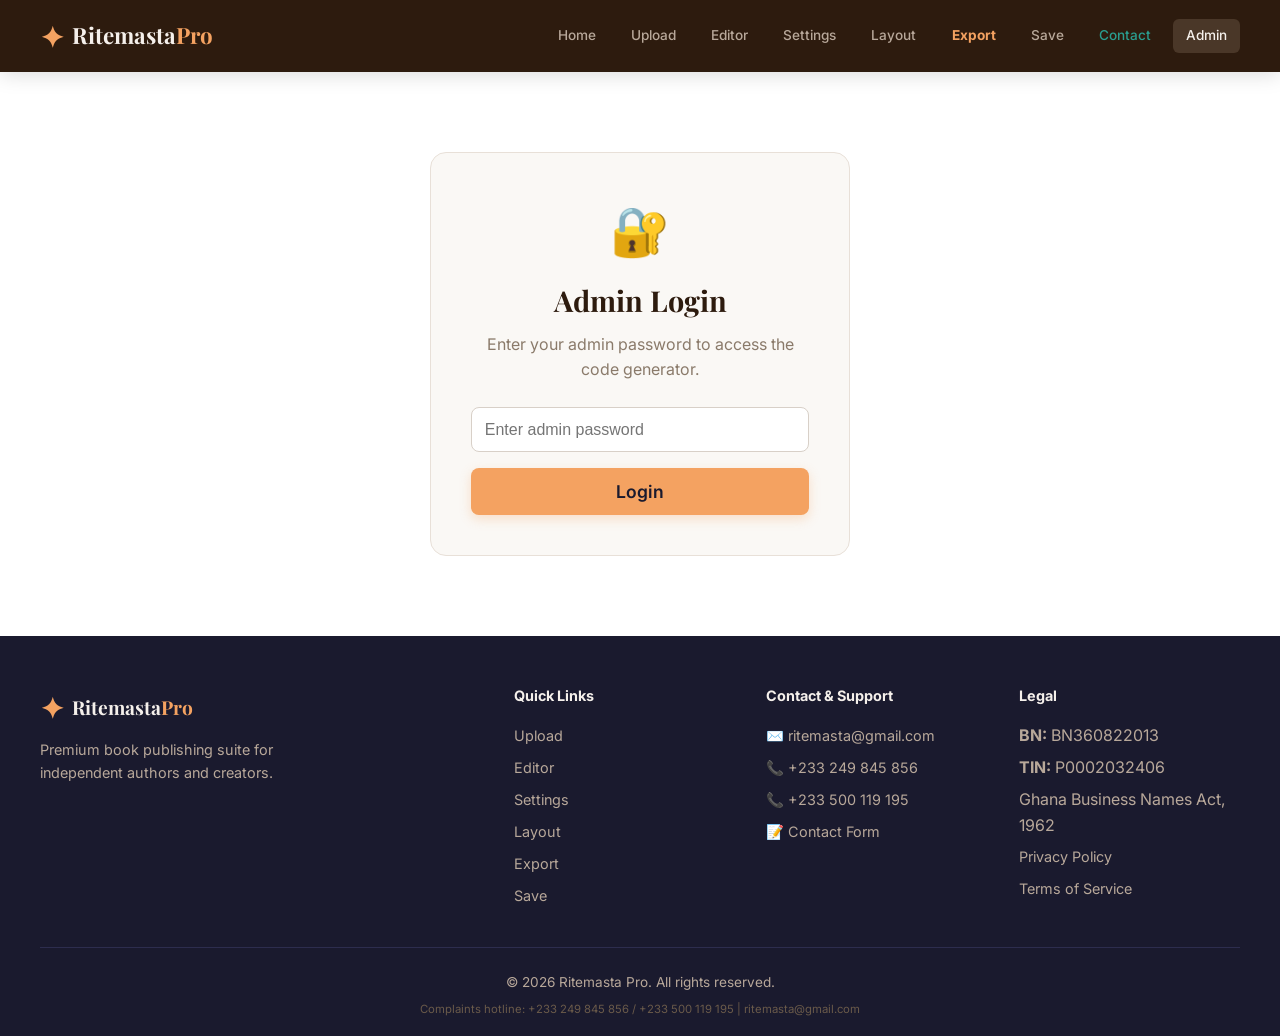
==== admin.html @ 058df6ff "Create admin.html" ====
<!DOCTYPE html>
<html lang="en">
<head>
    <meta charset="UTF-8">
    <meta name="viewport" content="width=device-width, initial-scale=1.0">
    <title>Admin – Ritemasta Pro</title>
    <link rel="stylesheet" href="style.css">
    <link rel="preconnect" href="https://fonts.googleapis.com">
    <link rel="preconnect" href="https://fonts.gstatic.com" crossorigin>
    <link href="https://fonts.googleapis.com/css2?family=Playfair+Display:wght@700&family=Inter:wght@400;500;600;700&display=swap" rel="stylesheet">
</head>
<body>
    <header class="header">
        <div class="header-inner">
            <div class="logo">
                <span class="logo-icon">✦</span>
                <span>Ritemasta<span class="logo-accent">Pro</span></span>
            </div>
            <nav class="nav">
                <a href="index.html" class="nav-link">Home</a>
                <a href="upload.html" class="nav-link">Upload</a>
                <a href="editor.html" class="nav-link">Editor</a>
                <a href="settings.html" class="nav-link">Settings</a>
                <a href="layout.html" class="nav-link">Layout</a>
                <a href="export.html" class="nav-link export-link">Export</a>
                <a href="save.html" class="nav-link">Save</a>
                <a href="contact.html" class="nav-link contact-link">Contact</a>
                <a href="admin.html" class="nav-link active">Admin</a>
            </nav>
        </div>
    </header>

    <main class="page-content">
        <div class="container">
            <!-- LOGIN SECTION -->
            <div id="loginContainer" class="admin-login-box">
                <div class="admin-login-icon">🔐</div>
                <h2>Admin Login</h2>
                <p>Enter your admin password to access the code generator.</p>
                <div class="login-form">
                    <input type="password" id="adminPassword" placeholder="Enter admin password" onkeydown="if(event.key==='Enter') login()">
                    <button class="btn btn-primary btn-large" onclick="login()">Login</button>
                    <div id="loginError" class="error-message">Incorrect password. Please try again.</div>
                </div>
            </div>

            <!-- ADMIN CONTENT -->
            <div id="adminContainer" class="admin-container hidden">
                <div class="admin-header">
                    <h1>🔑 Code Generator</h1>
                    <p>Generate and manage license codes for users.</p>
                </div>

                <div class="admin-card">
                    <h2>📝 Generate New Code</h2>
                    <p class="admin-card-desc">Generate a unique license code for a user who has paid via crypto.</p>
                    <div class="code-display" id="codeDisplay">Click "Generate" to create a new code</div>
                    <div class="code-actions">
                        <button class="btn btn-primary" onclick="generateCode()">✨ Generate New Code</button>
                        <button class="btn btn-secondary" onclick="copyCode()">📋 Copy Code</button>
                        <button class="btn btn-green" onclick="markAsSent()">✅ Mark as Sent</button>
                    </div>
                    <div class="code-status" id="codeStatus">No code generated yet</div>
                </div>

                <div class="admin-card">
                    <h2>📋 Issued Codes</h2>
                    <div class="table-wrapper">
                        <table class="admin-table">
                            <thead>
                                <tr>
                                    <th>Code</th>
                                    <th>Status</th>
                                    <th>User</th>
                                    <th>Date</th>
                                    <th>Actions</th>
                                </tr>
                            </thead>
                            <tbody id="codeTableBody">
                                <tr>
                                    <td colspan="5" class="empty-state">No codes issued yet</td>
                                </tr>
                            </tbody>
                        </table>
                    </div>
                </div>

                <div class="admin-card">
                    <h2>💰 Crypto Payment Addresses</h2>
                    <div class="address-box">
                        <div class="address-item">
                            <strong>ETH / BNB:</strong>
                            <code>0x161caE357e1C08022A07b79F124fA395F24bE053</code>
                            <button class="btn-small" onclick="copyAddress('0x161caE357e1C08022A07b79F124fA395F24bE053', this)">Copy</button>
                        </div>
                        <div class="address-item">
                            <strong>SOL:</strong>
                            <code>YoxQ94taomLRs7wsDcDYL1NDjBenpcrVNMCmNp1m7yQ</code>
                            <button class="btn-small" onclick="copyAddress('YoxQ94taomLRs7wsDcDYL1NDjBenpcrVNMCmNp1m7yQ', this)">Copy</button>
                        </div>
                        <div class="address-item">
                            <strong>BTC:</strong>
                            <code>bc1qr0xfzkelhz3xpf53h57ew5uks5hsqkjwwavuzx</code>
                            <button class="btn-small" onclick="copyAddress('bc1qr0xfzkelhz3xpf53h57ew5uks5hsqkjwwavuzx', this)">Copy</button>
                        </div>
                    </div>
                </div>

                <div class="admin-footer">
                    <button class="btn btn-secondary" onclick="logout()">🚪 Logout</button>
                </div>
            </div>
        </div>
    </main>

    <footer class="footer">
        <div class="footer-inner">
            <div class="footer-grid">
                <div class="footer-col">
                    <div class="footer-logo">
                        <span class="logo-icon">✦</span>
                        <span>Ritemasta<span class="logo-accent">Pro</span></span>
                    </div>
                    <p class="footer-desc">Premium book publishing suite for independent authors and creators.</p>
                </div>
                <div class="footer-col">
                    <h4>Quick Links</h4>
                    <ul class="footer-links">
                        <li><a href="upload.html">Upload</a></li>
                        <li><a href="editor.html">Editor</a></li>
                        <li><a href="settings.html">Settings</a></li>
                        <li><a href="layout.html">Layout</a></li>
                        <li><a href="export.html">Export</a></li>
                        <li><a href="save.html">Save</a></li>
                    </ul>
                </div>
                <div class="footer-col">
                    <h4>Contact & Support</h4>
                    <ul class="footer-links">
                        <li><a href="mailto:ritemasta@gmail.com">✉️ ritemasta@gmail.com</a></li>
                        <li><a href="tel:+233249845856">📞 +233 249 845 856</a></li>
                        <li><a href="tel:+233500119195">📞 +233 500 119 195</a></li>
                        <li><a href="contact.html">📝 Contact Form</a></li>
                    </ul>
                </div>
                <div class="footer-col">
                    <h4>Legal</h4>
                    <ul class="footer-links">
                        <li><strong>BN:</strong> BN360822013</li>
                        <li><strong>TIN:</strong> P0002032406</li>
                        <li>Ghana Business Names Act, 1962</li>
                        <li><a href="#">Privacy Policy</a></li>
                        <li><a href="#">Terms of Service</a></li>
                    </ul>
                </div>
            </div>
            <div class="footer-bottom">
                <p>&copy; 2026 Ritemasta Pro. All rights reserved.</p>
                <p class="footer-disclaimer"><small>Complaints hotline: +233 249 845 856 / +233 500 119 195 | ritemasta@gmail.com</small></p>
            </div>
        </div>
    </footer>

    <script>
        // ============================================================
        //  ADMIN PASSWORD (CHANGE THIS!)
        // ============================================================
        const ADMIN_PASSWORD = 'Ritemasta2026';

        let codes = [];
        let currentCode = null;

        // ============================================================
        //  LOAD/SAVE CODES
        // ============================================================
        function loadCodes() {
            const saved = localStorage.getItem('ritemasta_codes');
            if (saved) {
                try {
                    codes = JSON.parse(saved);
                } catch(e) {
                    codes = [];
                }
            }
        }

        function saveCodes() {
            localStorage.setItem('ritemasta_codes', JSON.stringify(codes));
            // Update valid codes list for unlock verification
            const validCodes = codes
                .filter(c => c.status === 'active' || c.status === 'sent')
                .map(c => c.code);
            localStorage.setItem('ritemasta_valid_codes', JSON.stringify(validCodes));
        }

        // ============================================================
        //  LOGIN
        // ============================================================
        function login() {
            const password = document.getElementById('adminPassword').value;
            const errorEl = document.getElementById('loginError');

            if (password === ADMIN_PASSWORD) {
                document.getElementById('loginContainer').style.display = 'none';
                document.getElementById('adminContainer').style.display = 'block';
                loadCodes();
                renderCodes();
                sessionStorage.setItem('admin_logged_in', 'true');
                errorEl.style.display = 'none';
            } else {
                errorEl.style.display = 'block';
                setTimeout(() => {
                    errorEl.style.display = 'none';
                }, 3000);
            }
        }

        // ============================================================
        //  CODE GENERATION
        // ============================================================
        function generateCode() {
            const prefix = 'RITEMASTA';
            const year = new Date().getFullYear();
            const part1 = Math.random().toString(36).substring(2, 6).toUpperCase();
            const part2 = Math.random().toString(36).substring(2, 6).toUpperCase();
            const part3 = Math.random().toString(36).substring(2, 4).toUpperCase();

            const code = `${prefix}-${year}-${part1}-${part2}-${part3}`;
            currentCode = code;

            document.getElementById('codeDisplay').textContent = code;
            document.getElementById('codeStatus').textContent = '🟢 New code generated. Copy and send to user.';
            document.getElementById('codeStatus').style.color = '#2a9d8f';
        }

        function copyCode() {
            if (!currentCode) {
                alert('Generate a code first!');
                return;
            }
            navigator.clipboard.writeText(currentCode).then(() => {
                alert('Code copied to clipboard!');
            }).catch(() => {
                // Fallback for older browsers
                const textarea = document.createElement('textarea');
                textarea.value = currentCode;
                document.body.appendChild(textarea);
                textarea.select();
                document.execCommand('copy');
                document.body.removeChild(textarea);
                alert('Code copied to clipboard!');
            });
        }

        function markAsSent() {
            if (!currentCode) {
                alert('Generate a code first!');
                return;
            }
            if (codes.find(c => c.code === currentCode)) {
                alert('This code is already in the system.');
                return;
            }
            codes.push({
                code: currentCode,
                status: 'sent',
                user: 'Pending',
                date: new Date().toLocaleDateString()
            });
            saveCodes();
            renderCodes();
            document.getElementById('codeStatus').textContent = '✅ Code marked as sent.';
            document.getElementById('codeStatus').style.color = '#2a9d8f';
            currentCode = null;
            document.getElementById('codeDisplay').textContent = 'Click "Generate" to create a new code';
        }

        // ============================================================
        //  RENDER CODES TABLE
        // ============================================================
        function renderCodes() {
            const tbody = document.getElementById('codeTableBody');

            if (codes.length === 0) {
                tbody.innerHTML = `
                    <tr>
                        <td colspan="5" class="empty-state">No codes issued yet</td>
                    </tr>
                `;
                return;
            }

            tbody.innerHTML = codes.map(c => `
                <tr>
                    <td><code class="code-display-small">${c.code}</code></td>
                    <td>
                        <span class="status-badge ${c.status}">
                            ${c.status.charAt(0).toUpperCase() + c.status.slice(1)}
                        </span>
                    </td>
                    <td>${c.user || '—'}</td>
                    <td>${c.date}</td>
                    <td class="action-cell">
                        <button class="btn-small btn-green" onclick="markUsed('${c.code}')">Mark Used</button>
                        <button class="btn-small btn-danger" onclick="deleteCode('${c.code}')">Delete</button>
                    </td>
                </tr>
            `).join('');
        }

        function markUsed(code) {
            const idx = codes.findIndex(c => c.code === code);
            if (idx >= 0) {
                codes[idx].status = 'used';
                saveCodes();
                renderCodes();
            }
        }

        function deleteCode(code) {
            if (!confirm('Delete this code?')) return;
            codes = codes.filter(c => c.code !== code);
            saveCodes();
            renderCodes();
        }

        // ============================================================
        //  COPY ADDRESS
        // ============================================================
        function copyAddress(address, btn) {
            navigator.clipboard.writeText(address).then(() => {
                const originalText = btn.textContent;
                btn.textContent = '✅ Copied!';
                setTimeout(() => {
                    btn.textContent = originalText;
                }, 2000);
            }).catch(() => {
                // Fallback
                const textarea = document.createElement('textarea');
                textarea.value = address;
                document.body.appendChild(textarea);
                textarea.select();
                document.execCommand('copy');
                document.body.removeChild(textarea);
                const originalText = btn.textContent;
                btn.textContent = '✅ Copied!';
                setTimeout(() => {
                    btn.textContent = originalText;
                }, 2000);
            });
        }

        // ============================================================
        //  LOGOUT
        // ============================================================
        function logout() {
            sessionStorage.removeItem('admin_logged_in');
            location.reload();
        }

        // ============================================================
        //  INIT – Auto-login if session exists
        // ============================================================
        if (sessionStorage.getItem('admin_logged_in') === 'true') {
            document.getElementById('loginContainer').style.display = 'none';
            document.getElementById('adminContainer').style.display = 'block';
            loadCodes();
            renderCodes();
        }
    </script>
</body>
</html>
---- style.css ----
/* ============================================================
   RESET & BASE
============================================================ */
* {
    margin: 0;
    padding: 0;
    box-sizing: border-box;
}

body {
    font-family: 'Inter', -apple-system, BlinkMacSystemFont, sans-serif;
    background: #faf8f5;
    color: #1a1a2e;
    line-height: 1.6;
}

h1, h2, h3, h4, h5, h6 {
    font-family: 'Playfair Display', Georgia, serif;
    font-weight: 700;
    color: #2d1b0e;
}

a {
    text-decoration: none;
    color: inherit;
}

.container {
    max-width: 1200px;
    margin: 0 auto;
    padding: 0 1.5rem;
}

/* ============================================================
   HEADER
============================================================ */
.header {
    background: #2d1b0e;
    padding: 0.8rem 1.5rem;
    position: sticky;
    top: 0;
    z-index: 1000;
    box-shadow: 0 2px 20px rgba(0, 0, 0, 0.15);
}

.header-inner {
    max-width: 1200px;
    margin: 0 auto;
    display: flex;
    justify-content: space-between;
    align-items: center;
    gap: 1rem;
    flex-wrap: wrap;
}

.logo {
    display: flex;
    align-items: center;
    gap: 0.5rem;
    font-size: 1.4rem;
    font-weight: 700;
    color: #f5f0eb;
    font-family: 'Playfair Display', serif;
}

.logo-icon {
    font-size: 1.8rem;
    color: #f4a261;
}

.logo-accent {
    color: #f4a261;
}

.nav {
    display: flex;
    gap: 0.6rem;
    flex-wrap: wrap;
}

.nav-link {
    color: #b8a89a;
    padding: 0.4rem 0.8rem;
    border-radius: 6px;
    font-size: 0.85rem;
    font-weight: 500;
    transition: 0.2s;
}

.nav-link:hover {
    color: #f5f0eb;
}

.nav-link.active {
    color: #f5f0eb;
    background: #4a3728;
}

.nav-link.export-link {
    color: #f4a261;
    font-weight: 700;
}

.nav-link.contact-link {
    color: #2a9d8f;
}

/* ============================================================
   BUTTONS
============================================================ */
.btn {
    display: inline-block;
    padding: 0.6rem 1.5rem;
    border: none;
    border-radius: 8px;
    font-weight: 600;
    cursor: pointer;
    transition: all 0.3s ease;
    text-decoration: none;
    font-size: 0.95rem;
    font-family: 'Inter', sans-serif;
}

.btn-primary {
    background: #f4a261;
    color: #1a1a2e;
    box-shadow: 0 4px 12px rgba(244, 162, 97, 0.3);
}

.btn-primary:hover {
    background: #e08f4a;
    transform: translateY(-2px);
    box-shadow: 0 6px 20px rgba(244, 162, 97, 0.4);
}

.btn-secondary {
    background: #2d1b0e;
    color: #f5f0eb;
}

.btn-secondary:hover {
    background: #4a3728;
}

.btn-green {
    background: #2a9d8f;
    color: white;
}

.btn-green:hover {
    background: #21867a;
}

.btn-danger {
    background: #e76f51;
    color: white;
}

.btn-danger:hover {
    background: #d65a3a;
}

.btn-large {
    padding: 0.8rem 2.5rem;
    font-size: 1.1rem;
}

.btn-small {
    padding: 0.3rem 0.8rem;
    font-size: 0.75rem;
    border-radius: 4px;
    border: none;
    cursor: pointer;
    transition: 0.2s;
}

.btn-small:hover {
    opacity: 0.8;
}

/* ============================================================
   PAGE CONTENT
============================================================ */
.page-content {
    padding: 3rem 1.5rem;
    background: white;
    min-height: 60vh;
}

.page-header {
    text-align: center;
    margin-bottom: 3rem;
}

.page-header h1 {
    font-size: 2.4rem;
}

.page-header p {
    color: #6a5a4a;
    font-size: 1.1rem;
}

/* ============================================================
   ADMIN - LOGIN
============================================================ */
.admin-login-box {
    max-width: 420px;
    margin: 2rem auto;
    padding: 2.5rem;
    background: #faf8f5;
    border-radius: 16px;
    border: 1px solid #e8e0d8;
    text-align: center;
}

.admin-login-icon {
    font-size: 3rem;
    margin-bottom: 0.5rem;
}

.admin-login-box h2 {
    font-size: 1.8rem;
    margin-bottom: 0.5rem;
}

.admin-login-box p {
    color: #8a7a6a;
    margin-bottom: 1.5rem;
}

.login-form {
    display: flex;
    flex-direction: column;
    gap: 1rem;
}

.login-form input {
    width: 100%;
    padding: 0.8rem;
    border: 1px solid #d8d0c8;
    border-radius: 8px;
    font-size: 1rem;
    background: white;
}

.login-form input:focus {
    outline: none;
    border-color: #f4a261;
    box-shadow: 0 0 0 3px rgba(244, 162, 97, 0.15);
}

.error-message {
    color: #e76f51;
    font-size: 0.9rem;
    display: none;
    padding: 0.5rem;
    background: #fdf5f0;
    border-radius: 6px;
    border: 1px solid #e76f51;
}

/* ============================================================
   ADMIN - CONTAINER
============================================================ */
.admin-container {
    max-width: 900px;
    margin: 0 auto;
}

.admin-header {
    text-align: center;
    margin-bottom: 2rem;
}

.admin-header h1 {
    font-size: 2rem;
}

.admin-header p {
    color: #8a7a6a;
    font-size: 1.1rem;
}

.admin-card {
    background: #faf8f5;
    padding: 1.5rem;
    border-radius: 12px;
    border: 1px solid #e8e0d8;
    margin-bottom: 1.5rem;
}

.admin-card h2 {
    font-size: 1.2rem;
    margin-bottom: 0.5rem;
}

.admin-card-desc {
    color: #8a7a6a;
    font-size: 0.9rem;
    margin-bottom: 1rem;
}

/* ============================================================
   ADMIN - CODE DISPLAY
============================================================ */
.code-display {
    background: white;
    padding: 1.5rem;
    border-radius: 8px;
    text-align: center;
    font-size: 1.6rem;
    font-weight: 700;
    font-family: 'Courier New', monospace;
    color: #2d1b0e;
    border: 2px dashed #f4a261;
    margin: 1rem 0;
    word-break: break-all;
}

.code-display-small {
    font-family: 'Courier New', monospace;
    font-size: 0.85rem;
    word-break: break-all;
}

.code-actions {
    display: flex;
    gap: 0.5rem;
    flex-wrap: wrap;
}

.code-status {
    margin-top: 0.5rem;
    font-size: 0.9rem;
    color: #8a7a6a;
}

/* ============================================================
   ADMIN - TABLE
============================================================ */
.table-wrapper {
    overflow-x: auto;
}

.admin-table {
    width: 100%;
    border-collapse: collapse;
    font-size: 0.9rem;
}

.admin-table th {
    background: #2d1b0e;
    color: #f5f0eb;
    padding: 0.8rem 1rem;
    text-align: left;
    font-weight: 600;
}

.admin-table td {
    padding: 0.8rem 1rem;
    border-bottom: 1px solid #e8e0d8;
    color: #4a3728;
}

.admin-table tr:hover td {
    background: #fdf8f0;
}

.admin-table .empty-state {
    text-align: center;
    color: #8a7a6a;
    padding: 2rem 0;
}

.action-cell {
    display: flex;
    gap: 0.3rem;
    flex-wrap: wrap;
}

/* ============================================================
   ADMIN - STATUS BADGE
============================================================ */
.status-badge {
    display: inline-block;
    padding: 0.2rem 0.8rem;
    border-radius: 12px;
    font-size: 0.7rem;
    font-weight: 700;
    color: white;
}

.status-badge.sent {
    background: #2a9d8f;
}

.status-badge.used {
    background: #8a7a6a;
}

.status-badge.active {
    background: #f4a261;
}

/* ============================================================
   ADMIN - ADDRESS BOX
============================================================ */
.address-box {
    display: flex;
    flex-direction: column;
    gap: 0.5rem;
}

.address-item {
    background: white;
    padding: 0.8rem;
    border-radius: 6px;
    display: flex;
    align-items: center;
    gap: 0.5rem;
    flex-wrap: wrap;
}

.address-item strong {
    font-size: 0.85rem;
    color: #6a5a4a;
    min-width: 80px;
}

.address-item code {
    font-size: 0.8rem;
    word-break: break-all;
    flex: 1;
    color: #1a1a2e;
    background: #f0ece6;
    padding: 0.2rem 0.5rem;
    border-radius: 4px;
}

.admin-footer {
    text-align: center;
    padding: 1rem 0;
}

/* ============================================================
   UTILITY
============================================================ */
.hidden {
    display: none !important;
}

/* ============================================================
   FOOTER
============================================================ */
.footer {
    background: #1a1a2e;
    color: #b8a89a;
    padding: 3rem 1.5rem 1rem;
}

.footer-inner {
    max-width: 1200px;
    margin: 0 auto;
}

.footer-grid {
    display: grid;
    grid-template-columns: 2fr 1fr 1fr 1fr;
    gap: 2rem;
    margin-bottom: 2rem;
}

.footer-col h4 {
    font-family: 'Inter', sans-serif;
    font-size: 0.9rem;
    color: #f5f0eb;
    margin-bottom: 1rem;
}

.footer-logo {
    display: flex;
    align-items: center;
    gap: 0.5rem;
    font-size: 1.2rem;
    font-weight: 700;
    color: #f5f0eb;
    font-family: 'Playfair Display', serif;
    margin-bottom: 0.5rem;
}

.footer-desc {
    font-size: 0.9rem;
    line-height: 1.6;
    max-width: 300px;
}

.footer-links {
    list-style: none;
}

.footer-links li {
    margin-bottom: 0.4rem;
}

.footer-links a {
    font-size: 0.9rem;
    transition: 0.2s;
}

.footer-links a:hover {
    color: #f4a261;
}

.footer-bottom {
    border-top: 1px solid #2d2d4e;
    padding-top: 1.5rem;
    text-align: center;
    font-size: 0.85rem;
}

.footer-disclaimer {
    color: #6a5a4a;
    margin-top: 0.3rem;
}

/* ============================================================
   RESPONSIVE
============================================================ */
@media (max-width: 1024px) {
    .footer-grid {
        grid-template-columns: 1fr 1fr;
    }
}

@media (max-width: 768px) {
    .header-inner {
        flex-direction: column;
        align-items: center;
    }

    .nav {
        justify-content: center;
    }

    .footer-grid {
        grid-template-columns: 1fr;
    }

    .admin-login-box {
        margin: 1rem;
        padding: 1.5rem;
    }

    .code-actions {
        flex-direction: column;
    }

    .address-item {
        flex-direction: column;
        align-items: flex-start;
    }

    .address-item code {
        width: 100%;
    }
}

@media (max-width: 480px) {
    .page-header h1 {
        font-size: 1.8rem;
    }

    .code-display {
        font-size: 1.2rem;
        padding: 1rem;
    }

    .admin-table th,
    .admin-table td {
        padding: 0.5rem;
        font-size: 0.8rem;
    }
}
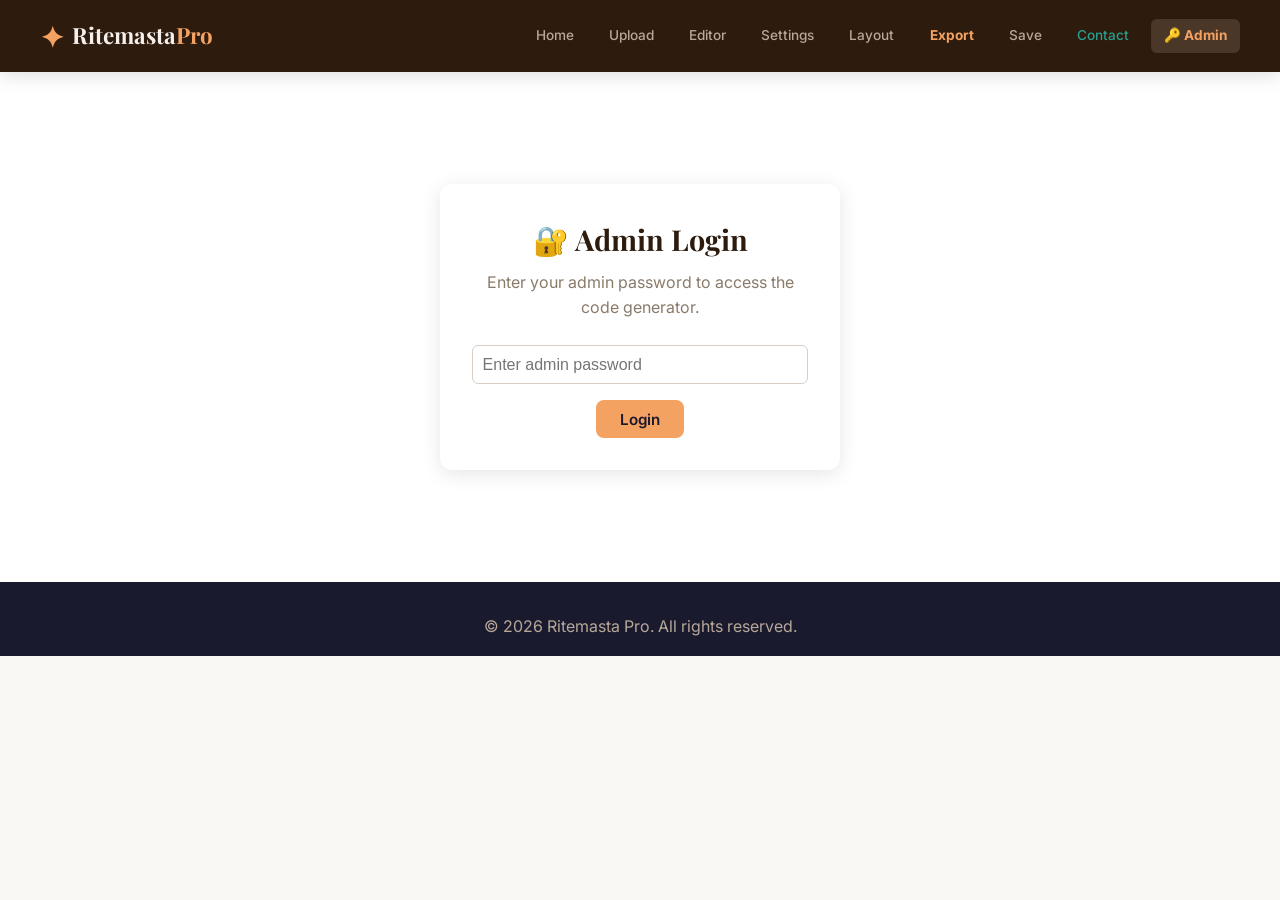
==== commit 165f6727: "Create admin.html" ====
--- a/admin.html
+++ b/admin.html
@@ -4,16 +4,183 @@
     <meta charset="UTF-8">
     <meta name="viewport" content="width=device-width, initial-scale=1.0">
     <title>Admin – Ritemasta Pro</title>
-    <link rel="stylesheet" href="style.css">
     <link rel="preconnect" href="https://fonts.googleapis.com">
     <link rel="preconnect" href="https://fonts.gstatic.com" crossorigin>
     <link href="https://fonts.googleapis.com/css2?family=Playfair+Display:wght@700&family=Inter:wght@400;500;600;700&display=swap" rel="stylesheet">
+    <style>
+        * { margin: 0; padding: 0; box-sizing: border-box; }
+        body {
+            font-family: 'Inter', -apple-system, BlinkMacSystemFont, sans-serif;
+            background: #faf8f5;
+            color: #1a1a2e;
+            line-height: 1.6;
+        }
+        h1, h2, h3, h4, h5, h6 {
+            font-family: 'Playfair Display', Georgia, serif;
+            font-weight: 700;
+            color: #2d1b0e;
+        }
+        a { text-decoration: none; color: inherit; }
+        .container { max-width: 800px; margin: 0 auto; padding: 0 1.5rem; }
+
+        .header {
+            background: #2d1b0e;
+            padding: 0.8rem 1.5rem;
+            position: sticky;
+            top: 0;
+            z-index: 1000;
+            box-shadow: 0 2px 20px rgba(0,0,0,0.15);
+        }
+        .header-inner {
+            max-width: 1200px;
+            margin: 0 auto;
+            display: flex;
+            justify-content: space-between;
+            align-items: center;
+            gap: 1rem;
+            flex-wrap: wrap;
+        }
+        .logo {
+            display: flex;
+            align-items: center;
+            gap: 0.5rem;
+            font-size: 1.4rem;
+            font-weight: 700;
+            color: #f5f0eb;
+            font-family: 'Playfair Display', serif;
+        }
+        .logo-accent { color: #f4a261; }
+        .nav {
+            display: flex;
+            gap: 0.6rem;
+            flex-wrap: wrap;
+        }
+        .nav-link {
+            color: #b8a89a;
+            padding: 0.4rem 0.8rem;
+            border-radius: 6px;
+            font-size: 0.85rem;
+            font-weight: 500;
+            transition: 0.2s;
+        }
+        .nav-link:hover { color: #f5f0eb; }
+        .nav-link.active { color: #f5f0eb; background: #4a3728; }
+        .nav-link.export-link { color: #f4a261; font-weight: 700; }
+        .nav-link.contact-link { color: #2a9d8f; }
+        .nav-link.admin-link { color: #f4a261; font-weight: 700; }
+
+        .page-content { padding: 3rem 1.5rem; background: white; }
+
+        .admin-login-box {
+            max-width: 400px;
+            margin: 4rem auto;
+            text-align: center;
+            background: white;
+            padding: 2rem;
+            border-radius: 12px;
+            box-shadow: 0 4px 20px rgba(0,0,0,0.1);
+        }
+        .admin-login-box h1 { font-size: 1.8rem; margin-bottom: 0.5rem; }
+        .admin-login-box p { color: #8a7a6a; margin-bottom: 1.5rem; }
+        .admin-login-box input {
+            width: 100%;
+            padding: 0.6rem;
+            border: 1px solid #d8d0c8;
+            border-radius: 6px;
+            font-size: 1rem;
+            margin-bottom: 1rem;
+        }
+        .admin-login-box .error { color: #e76f51; margin-top: 0.5rem; display: none; }
+
+        .admin-container { display: none; }
+        .admin-header { text-align: center; margin-bottom: 2rem; }
+        .admin-header h1 { font-size: 2rem; }
+        .admin-header p { color: #8a7a6a; }
+
+        .admin-card {
+            background: #faf8f5;
+            padding: 1.5rem;
+            border-radius: 12px;
+            border: 1px solid #e8e0d8;
+            margin-bottom: 1.5rem;
+        }
+        .admin-card h2 { font-size: 1.2rem; margin-bottom: 1rem; }
+
+        .code-display {
+            background: white;
+            padding: 1.5rem;
+            border-radius: 8px;
+            text-align: center;
+            font-size: 1.8rem;
+            font-weight: 700;
+            font-family: 'Courier New', monospace;
+            color: #2d1b0e;
+            border: 2px dashed #f4a261;
+            margin: 1rem 0;
+        }
+
+        .btn-group { display: flex; gap: 0.5rem; flex-wrap: wrap; }
+        .btn {
+            display: inline-block;
+            padding: 0.6rem 1.5rem;
+            border: none;
+            border-radius: 8px;
+            font-weight: 600;
+            cursor: pointer;
+            transition: all 0.3s ease;
+            text-decoration: none;
+            font-size: 0.95rem;
+            font-family: 'Inter', sans-serif;
+        }
+        .btn-primary {
+            background: #f4a261;
+            color: #1a1a2e;
+        }
+        .btn-primary:hover { background: #e08f4a; }
+        .btn-secondary {
+            background: #2d1b0e;
+            color: #f5f0eb;
+        }
+        .btn-secondary:hover { background: #4a3728; }
+        .btn-green {
+            background: #2a9d8f;
+            color: white;
+        }
+        .btn-green:hover { background: #21867a; }
+
+        .address-box {
+            background: white;
+            padding: 1rem;
+            border-radius: 8px;
+            font-family: monospace;
+            font-size: 0.9rem;
+            word-break: break-all;
+        }
+        .address-box p { margin-bottom: 0.3rem; }
+
+        table { width: 100%; border-collapse: collapse; font-size: 0.9rem; }
+        th, td {
+            padding: 0.5rem;
+            text-align: left;
+            border-bottom: 1px solid #e8e0d8;
+        }
+        th { color: #8a7a6a; font-weight: 600; }
+
+        .hidden { display: none; }
+
+        .footer {
+            background: #1a1a2e;
+            color: #b8a89a;
+            padding: 2rem 1.5rem 1rem;
+            text-align: center;
+        }
+    </style>
 </head>
 <body>
     <header class="header">
         <div class="header-inner">
             <div class="logo">
-                <span class="logo-icon">✦</span>
+                <span style="font-size:1.8rem; color:#f4a261;">✦</span>
                 <span>Ritemasta<span class="logo-accent">Pro</span></span>
             </div>
             <nav class="nav">
@@ -25,27 +192,22 @@
                 <a href="export.html" class="nav-link export-link">Export</a>
                 <a href="save.html" class="nav-link">Save</a>
                 <a href="contact.html" class="nav-link contact-link">Contact</a>
-                <a href="admin.html" class="nav-link active">Admin</a>
+                <a href="admin.html" class="nav-link admin-link active">🔑 Admin</a>
             </nav>
         </div>
     </header>
 
     <main class="page-content">
         <div class="container">
-            <!-- LOGIN SECTION -->
             <div id="loginContainer" class="admin-login-box">
-                <div class="admin-login-icon">🔐</div>
-                <h2>Admin Login</h2>
+                <h1>🔐 Admin Login</h1>
                 <p>Enter your admin password to access the code generator.</p>
-                <div class="login-form">
-                    <input type="password" id="adminPassword" placeholder="Enter admin password" onkeydown="if(event.key==='Enter') login()">
-                    <button class="btn btn-primary btn-large" onclick="login()">Login</button>
-                    <div id="loginError" class="error-message">Incorrect password. Please try again.</div>
-                </div>
+                <input type="password" id="adminPassword" placeholder="Enter admin password" onkeydown="if(event.key==='Enter') login()">
+                <button class="btn btn-primary" onclick="login()">Login</button>
+                <div id="loginError" class="error">Incorrect password</div>
             </div>
 
-            <!-- ADMIN CONTENT -->
-            <div id="adminContainer" class="admin-container hidden">
+            <div id="adminContainer" class="admin-container">
                 <div class="admin-header">
                     <h1>🔑 Code Generator</h1>
                     <p>Generate and manage license codes for users.</p>
@@ -53,33 +215,33 @@
 
                 <div class="admin-card">
                     <h2>📝 Generate New Code</h2>
-                    <p class="admin-card-desc">Generate a unique license code for a user who has paid via crypto.</p>
-                    <div class="code-display" id="codeDisplay">Click "Generate" to create a new code</div>
-                    <div class="code-actions">
+                    <p style="color:#8a7a6a; font-size:0.9rem; margin-bottom:0.5rem;">Generate a unique license code for a user who has paid via crypto.</p>
+                    <div class="code-display" id="codeDisplay">Click Generate to create a new code</div>
+                    <div class="btn-group">
                         <button class="btn btn-primary" onclick="generateCode()">✨ Generate New Code</button>
                         <button class="btn btn-secondary" onclick="copyCode()">📋 Copy Code</button>
                         <button class="btn btn-green" onclick="markAsSent()">✅ Mark as Sent</button>
                     </div>
-                    <div class="code-status" id="codeStatus">No code generated yet</div>
+                    <div style="margin-top:0.5rem; font-size:0.8rem; color:#8a7a6a;">
+                        <span id="codeStatus">No code generated yet</span>
+                    </div>
                 </div>
 
                 <div class="admin-card">
                     <h2>📋 Issued Codes</h2>
-                    <div class="table-wrapper">
-                        <table class="admin-table">
+                    <div style="overflow-x:auto;">
+                        <table>
                             <thead>
                                 <tr>
                                     <th>Code</th>
                                     <th>Status</th>
                                     <th>User</th>
                                     <th>Date</th>
-                                    <th>Actions</th>
+                                    <th>Action</th>
                                 </tr>
                             </thead>
                             <tbody id="codeTableBody">
-                                <tr>
-                                    <td colspan="5" class="empty-state">No codes issued yet</td>
-                                </tr>
+                                <tr><td colspan="5" style="text-align:center; color:#8a7a6a; padding:1rem;">No codes issued yet</td></tr>
                             </tbody>
                         </table>
                     </div>
@@ -88,221 +250,97 @@
                 <div class="admin-card">
                     <h2>💰 Crypto Payment Addresses</h2>
                     <div class="address-box">
-                        <div class="address-item">
-                            <strong>ETH / BNB:</strong>
-                            <code>0x161caE357e1C08022A07b79F124fA395F24bE053</code>
-                            <button class="btn-small" onclick="copyAddress('0x161caE357e1C08022A07b79F124fA395F24bE053', this)">Copy</button>
-                        </div>
-                        <div class="address-item">
-                            <strong>SOL:</strong>
-                            <code>YoxQ94taomLRs7wsDcDYL1NDjBenpcrVNMCmNp1m7yQ</code>
-                            <button class="btn-small" onclick="copyAddress('YoxQ94taomLRs7wsDcDYL1NDjBenpcrVNMCmNp1m7yQ', this)">Copy</button>
-                        </div>
-                        <div class="address-item">
-                            <strong>BTC:</strong>
-                            <code>bc1qr0xfzkelhz3xpf53h57ew5uks5hsqkjwwavuzx</code>
-                            <button class="btn-small" onclick="copyAddress('bc1qr0xfzkelhz3xpf53h57ew5uks5hsqkjwwavuzx', this)">Copy</button>
-                        </div>
+                        <p><strong>ETH / BNB:</strong> 0x161caE357e1C08022A07b79F124fA395F24bE053</p>
+                        <p><strong>SOL:</strong> YoxQ94taomLRs7wsDcDYL1NDjBenpcrVNMCmNp1m7yQ</p>
+                        <p><strong>BTC:</strong> bc1qr0xfzkelhz3xpf53h57ew5uks5hsqkjwwavuzx</p>
                     </div>
                 </div>
 
-                <div class="admin-footer">
-                    <button class="btn btn-secondary" onclick="logout()">🚪 Logout</button>
+                <div style="text-align:center; margin-top:1rem;">
+                    <button onclick="logout()" class="btn btn-secondary">🚪 Logout</button>
                 </div>
             </div>
         </div>
     </main>
 
     <footer class="footer">
-        <div class="footer-inner">
-            <div class="footer-grid">
-                <div class="footer-col">
-                    <div class="footer-logo">
-                        <span class="logo-icon">✦</span>
-                        <span>Ritemasta<span class="logo-accent">Pro</span></span>
-                    </div>
-                    <p class="footer-desc">Premium book publishing suite for independent authors and creators.</p>
-                </div>
-                <div class="footer-col">
-                    <h4>Quick Links</h4>
-                    <ul class="footer-links">
-                        <li><a href="upload.html">Upload</a></li>
-                        <li><a href="editor.html">Editor</a></li>
-                        <li><a href="settings.html">Settings</a></li>
-                        <li><a href="layout.html">Layout</a></li>
-                        <li><a href="export.html">Export</a></li>
-                        <li><a href="save.html">Save</a></li>
-                    </ul>
-                </div>
-                <div class="footer-col">
-                    <h4>Contact & Support</h4>
-                    <ul class="footer-links">
-                        <li><a href="mailto:ritemasta@gmail.com">✉️ ritemasta@gmail.com</a></li>
-                        <li><a href="tel:+233249845856">📞 +233 249 845 856</a></li>
-                        <li><a href="tel:+233500119195">📞 +233 500 119 195</a></li>
-                        <li><a href="contact.html">📝 Contact Form</a></li>
-                    </ul>
-                </div>
-                <div class="footer-col">
-                    <h4>Legal</h4>
-                    <ul class="footer-links">
-                        <li><strong>BN:</strong> BN360822013</li>
-                        <li><strong>TIN:</strong> P0002032406</li>
-                        <li>Ghana Business Names Act, 1962</li>
-                        <li><a href="#">Privacy Policy</a></li>
-                        <li><a href="#">Terms of Service</a></li>
-                    </ul>
-                </div>
-            </div>
-            <div class="footer-bottom">
-                <p>&copy; 2026 Ritemasta Pro. All rights reserved.</p>
-                <p class="footer-disclaimer"><small>Complaints hotline: +233 249 845 856 / +233 500 119 195 | ritemasta@gmail.com</small></p>
-            </div>
-        </div>
+        <p>&copy; 2026 Ritemasta Pro. All rights reserved.</p>
     </footer>
 
     <script>
-        // ============================================================
-        //  ADMIN PASSWORD (CHANGE THIS!)
-        // ============================================================
         const ADMIN_PASSWORD = 'Ritemasta2026';
-
         let codes = [];
         let currentCode = null;
 
-        // ============================================================
-        //  LOAD/SAVE CODES
-        // ============================================================
         function loadCodes() {
             const saved = localStorage.getItem('ritemasta_codes');
-            if (saved) {
-                try {
-                    codes = JSON.parse(saved);
-                } catch(e) {
-                    codes = [];
-                }
-            }
+            if (saved) { try { codes = JSON.parse(saved); } catch(e) { codes = []; } }
         }
 
         function saveCodes() {
             localStorage.setItem('ritemasta_codes', JSON.stringify(codes));
-            // Update valid codes list for unlock verification
-            const validCodes = codes
-                .filter(c => c.status === 'active' || c.status === 'sent')
-                .map(c => c.code);
+            const validCodes = codes.filter(c => c.status === 'active' || c.status === 'sent').map(c => c.code);
             localStorage.setItem('ritemasta_valid_codes', JSON.stringify(validCodes));
         }
 
-        // ============================================================
-        //  LOGIN
-        // ============================================================
         function login() {
             const password = document.getElementById('adminPassword').value;
-            const errorEl = document.getElementById('loginError');
-
             if (password === ADMIN_PASSWORD) {
                 document.getElementById('loginContainer').style.display = 'none';
                 document.getElementById('adminContainer').style.display = 'block';
                 loadCodes();
                 renderCodes();
                 sessionStorage.setItem('admin_logged_in', 'true');
-                errorEl.style.display = 'none';
             } else {
-                errorEl.style.display = 'block';
-                setTimeout(() => {
-                    errorEl.style.display = 'none';
-                }, 3000);
+                document.getElementById('loginError').style.display = 'block';
             }
         }
 
-        // ============================================================
-        //  CODE GENERATION
-        // ============================================================
         function generateCode() {
             const prefix = 'RITEMASTA';
             const year = new Date().getFullYear();
             const part1 = Math.random().toString(36).substring(2, 6).toUpperCase();
             const part2 = Math.random().toString(36).substring(2, 6).toUpperCase();
             const part3 = Math.random().toString(36).substring(2, 4).toUpperCase();
-
             const code = `${prefix}-${year}-${part1}-${part2}-${part3}`;
             currentCode = code;
-
             document.getElementById('codeDisplay').textContent = code;
             document.getElementById('codeStatus').textContent = '🟢 New code generated. Copy and send to user.';
             document.getElementById('codeStatus').style.color = '#2a9d8f';
         }
 
         function copyCode() {
-            if (!currentCode) {
-                alert('Generate a code first!');
-                return;
-            }
-            navigator.clipboard.writeText(currentCode).then(() => {
-                alert('Code copied to clipboard!');
-            }).catch(() => {
-                // Fallback for older browsers
-                const textarea = document.createElement('textarea');
-                textarea.value = currentCode;
-                document.body.appendChild(textarea);
-                textarea.select();
-                document.execCommand('copy');
-                document.body.removeChild(textarea);
-                alert('Code copied to clipboard!');
-            });
+            if (!currentCode) { alert('Generate a code first!'); return; }
+            navigator.clipboard.writeText(currentCode).then(() => { alert('Code copied to clipboard!'); });
         }
 
         function markAsSent() {
-            if (!currentCode) {
-                alert('Generate a code first!');
-                return;
-            }
-            if (codes.find(c => c.code === currentCode)) {
-                alert('This code is already in the system.');
-                return;
-            }
-            codes.push({
-                code: currentCode,
-                status: 'sent',
-                user: 'Pending',
-                date: new Date().toLocaleDateString()
-            });
+            if (!currentCode) { alert('Generate a code first!'); return; }
+            if (codes.find(c => c.code === currentCode)) { alert('This code is already in the system.'); return; }
+            codes.push({ code: currentCode, status: 'sent', user: 'Pending', date: new Date().toLocaleDateString() });
             saveCodes();
             renderCodes();
             document.getElementById('codeStatus').textContent = '✅ Code marked as sent.';
             document.getElementById('codeStatus').style.color = '#2a9d8f';
             currentCode = null;
-            document.getElementById('codeDisplay').textContent = 'Click "Generate" to create a new code';
-        }
-
-        // ============================================================
-        //  RENDER CODES TABLE
-        // ============================================================
+            document.getElementById('codeDisplay').textContent = 'Click Generate to create a new code';
+        }
+
         function renderCodes() {
             const tbody = document.getElementById('codeTableBody');
-
             if (codes.length === 0) {
-                tbody.innerHTML = `
-                    <tr>
-                        <td colspan="5" class="empty-state">No codes issued yet</td>
-                    </tr>
-                `;
+                tbody.innerHTML = '<tr><td colspan="5" style="text-align:center; color:#8a7a6a; padding:1rem;">No codes issued yet</td></tr>';
                 return;
             }
-
             tbody.innerHTML = codes.map(c => `
                 <tr>
-                    <td><code class="code-display-small">${c.code}</code></td>
-                    <td>
-                        <span class="status-badge ${c.status}">
-                            ${c.status.charAt(0).toUpperCase() + c.status.slice(1)}
-                        </span>
-                    </td>
+                    <td><code style="font-family:monospace; font-size:0.85rem;">${c.code}</code></td>
+                    <td><span style="display:inline-block; padding:0.15rem 0.6rem; border-radius:12px; font-size:0.7rem; font-weight:700; background:${c.status === 'used' ? '#8a7a6a' : '#2a9d8f'}; color:white;">${c.status}</span></td>
                     <td>${c.user || '—'}</td>
                     <td>${c.date}</td>
-                    <td class="action-cell">
-                        <button class="btn-small btn-green" onclick="markUsed('${c.code}')">Mark Used</button>
-                        <button class="btn-small btn-danger" onclick="deleteCode('${c.code}')">Delete</button>
+                    <td>
+                        <button onclick="markUsed('${c.code}')" style="padding:0.2rem 0.5rem; border:1px solid #d8d0c8; border-radius:4px; background:white; cursor:pointer; font-size:0.7rem;">Mark Used</button>
+                        <button onclick="deleteCode('${c.code}')" style="padding:0.2rem 0.5rem; border:1px solid #e76f51; border-radius:4px; background:#fdf5f0; cursor:pointer; font-size:0.7rem; color:#e76f51;">Delete</button>
                     </td>
                 </tr>
             `).join('');
@@ -310,11 +348,7 @@
 
         function markUsed(code) {
             const idx = codes.findIndex(c => c.code === code);
-            if (idx >= 0) {
-                codes[idx].status = 'used';
-                saveCodes();
-                renderCodes();
-            }
+            if (idx >= 0) { codes[idx].status = 'used'; saveCodes(); renderCodes(); }
         }
 
         function deleteCode(code) {
@@ -324,43 +358,11 @@
             renderCodes();
         }
 
-        // ============================================================
-        //  COPY ADDRESS
-        // ============================================================
-        function copyAddress(address, btn) {
-            navigator.clipboard.writeText(address).then(() => {
-                const originalText = btn.textContent;
-                btn.textContent = '✅ Copied!';
-                setTimeout(() => {
-                    btn.textContent = originalText;
-                }, 2000);
-            }).catch(() => {
-                // Fallback
-                const textarea = document.createElement('textarea');
-                textarea.value = address;
-                document.body.appendChild(textarea);
-                textarea.select();
-                document.execCommand('copy');
-                document.body.removeChild(textarea);
-                const originalText = btn.textContent;
-                btn.textContent = '✅ Copied!';
-                setTimeout(() => {
-                    btn.textContent = originalText;
-                }, 2000);
-            });
-        }
-
-        // ============================================================
-        //  LOGOUT
-        // ============================================================
         function logout() {
             sessionStorage.removeItem('admin_logged_in');
             location.reload();
         }
 
-        // ============================================================
-        //  INIT – Auto-login if session exists
-        // ============================================================
         if (sessionStorage.getItem('admin_logged_in') === 'true') {
             document.getElementById('loginContainer').style.display = 'none';
             document.getElementById('adminContainer').style.display = 'block';
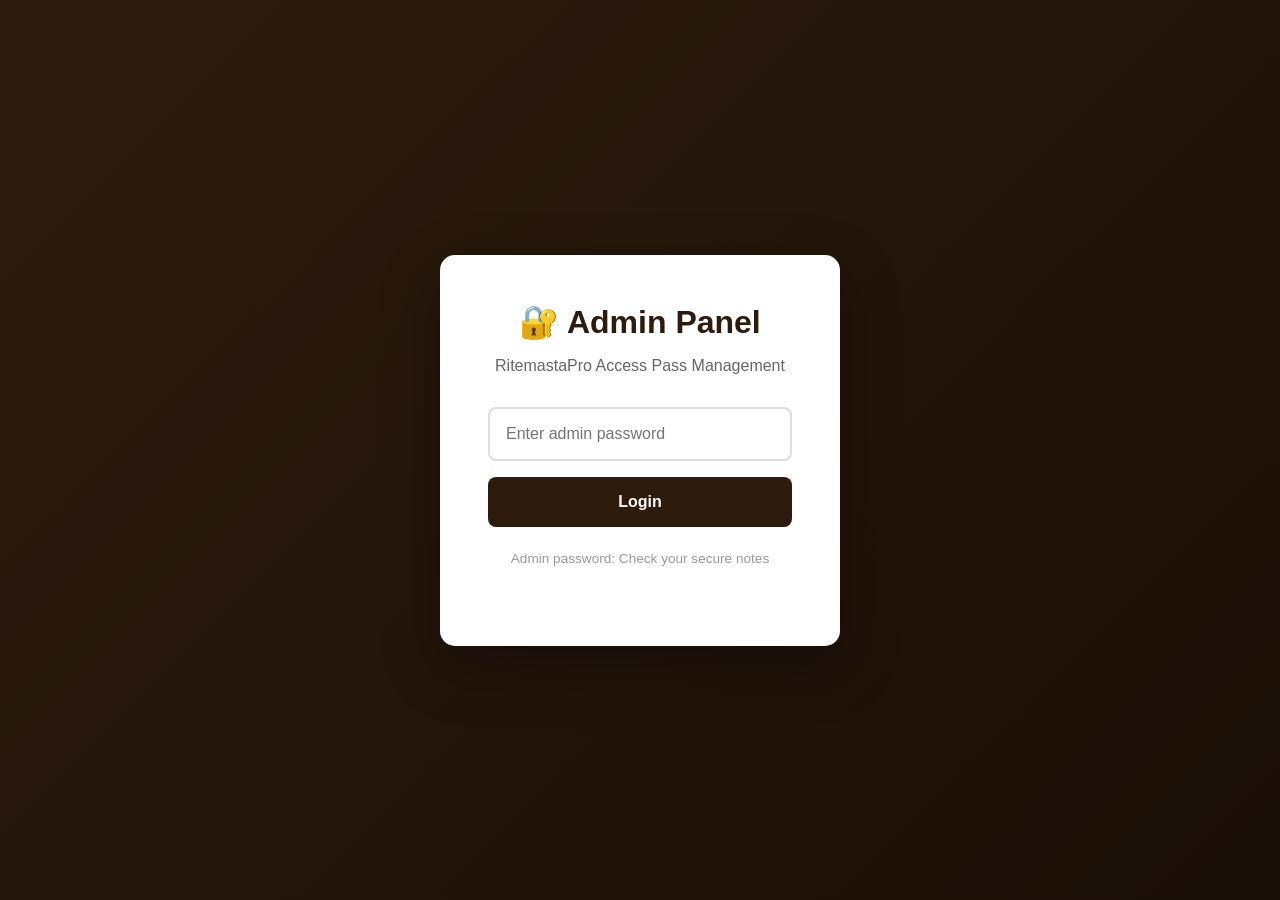
==== commit 84f43fea: "Add files via upload" ====
--- a/admin.html
+++ b/admin.html
@@ -3,371 +3,959 @@
 <head>
     <meta charset="UTF-8">
     <meta name="viewport" content="width=device-width, initial-scale=1.0">
-    <title>Admin – Ritemasta Pro</title>
-    <link rel="preconnect" href="https://fonts.googleapis.com">
-    <link rel="preconnect" href="https://fonts.gstatic.com" crossorigin>
-    <link href="https://fonts.googleapis.com/css2?family=Playfair+Display:wght@700&family=Inter:wght@400;500;600;700&display=swap" rel="stylesheet">
+    <title>Admin Panel - RitemastaPro</title>
     <style>
-        * { margin: 0; padding: 0; box-sizing: border-box; }
+        * {
+            margin: 0;
+            padding: 0;
+            box-sizing: border-box;
+        }
+
+        :root {
+            --primary: #2D1B0E;
+            --accent: #D4A853;
+            --light: #FDF8F0;
+            --dark: #1A0F07;
+            --success: #4CAF50;
+            --danger: #E74C3C;
+            --warning: #F39C12;
+        }
+
         body {
-            font-family: 'Inter', -apple-system, BlinkMacSystemFont, sans-serif;
-            background: #faf8f5;
-            color: #1a1a2e;
-            line-height: 1.6;
-        }
-        h1, h2, h3, h4, h5, h6 {
-            font-family: 'Playfair Display', Georgia, serif;
-            font-weight: 700;
-            color: #2d1b0e;
-        }
-        a { text-decoration: none; color: inherit; }
-        .container { max-width: 800px; margin: 0 auto; padding: 0 1.5rem; }
-
-        .header {
-            background: #2d1b0e;
-            padding: 0.8rem 1.5rem;
-            position: sticky;
-            top: 0;
-            z-index: 1000;
-            box-shadow: 0 2px 20px rgba(0,0,0,0.15);
-        }
-        .header-inner {
-            max-width: 1200px;
-            margin: 0 auto;
+            font-family: 'Segoe UI', Tahoma, Geneva, Verdana, sans-serif;
+            background: linear-gradient(135deg, var(--light), white);
+            color: #333;
+            height: 100vh;
+        }
+
+        /* Login Screen */
+        .login-screen {
+            display: flex;
+            align-items: center;
+            justify-content: center;
+            height: 100vh;
+            background: linear-gradient(135deg, var(--primary), var(--dark));
+        }
+
+        .login-card {
+            background: white;
+            padding: 3rem;
+            border-radius: 15px;
+            box-shadow: 0 20px 60px rgba(0,0,0,0.3);
+            max-width: 400px;
+            width: 90%;
+            text-align: center;
+        }
+
+        .login-card h1 {
+            color: var(--primary);
+            margin-bottom: 1rem;
+            font-size: 2rem;
+        }
+
+        .login-card p {
+            color: #666;
+            margin-bottom: 2rem;
+        }
+
+        .login-form {
+            display: flex;
+            flex-direction: column;
+            gap: 1rem;
+        }
+
+        .login-form input {
+            padding: 1rem;
+            border: 2px solid #ddd;
+            border-radius: 8px;
+            font-size: 1rem;
+            transition: all 0.3s;
+        }
+
+        .login-form input:focus {
+            outline: none;
+            border-color: var(--accent);
+            box-shadow: 0 0 0 3px rgba(212, 168, 83, 0.1);
+        }
+
+        .login-form button {
+            padding: 1rem;
+            background: var(--primary);
+            color: white;
+            border: none;
+            border-radius: 8px;
+            font-weight: bold;
+            cursor: pointer;
+            font-size: 1rem;
+            transition: all 0.3s;
+        }
+
+        .login-form button:hover {
+            background: var(--dark);
+            transform: translateY(-2px);
+        }
+
+        .login-error {
+            background: #f8d7da;
+            color: #721c24;
+            padding: 1rem;
+            border-radius: 8px;
+            margin-bottom: 1rem;
+            display: none;
+        }
+
+        .login-error.show {
+            display: block;
+        }
+
+        /* Admin Dashboard */
+        .admin-dashboard {
+            display: none;
+            height: 100vh;
+            overflow: hidden;
+        }
+
+        .admin-dashboard.show {
+            display: flex;
+        }
+
+        /* Header */
+        header {
+            background: var(--primary);
+            color: white;
+            padding: 1.5rem 2rem;
             display: flex;
             justify-content: space-between;
             align-items: center;
-            gap: 1rem;
-            flex-wrap: wrap;
-        }
-        .logo {
+            box-shadow: 0 2px 10px rgba(0,0,0,0.2);
+        }
+
+        header h1 {
+            font-size: 1.5rem;
+            color: var(--accent);
+        }
+
+        header button {
+            background: var(--danger);
+            color: white;
+            padding: 0.7rem 1.5rem;
+            border: none;
+            border-radius: 5px;
+            cursor: pointer;
+            font-weight: bold;
+            transition: all 0.3s;
+        }
+
+        header button:hover {
+            background: #c0392b;
+        }
+
+        /* Main Content */
+        .admin-content {
             display: flex;
-            align-items: center;
-            gap: 0.5rem;
-            font-size: 1.4rem;
-            font-weight: 700;
-            color: #f5f0eb;
-            font-family: 'Playfair Display', serif;
-        }
-        .logo-accent { color: #f4a261; }
-        .nav {
-            display: flex;
-            gap: 0.6rem;
-            flex-wrap: wrap;
-        }
-        .nav-link {
-            color: #b8a89a;
-            padding: 0.4rem 0.8rem;
-            border-radius: 6px;
-            font-size: 0.85rem;
+            flex: 1;
+            overflow: hidden;
+        }
+
+        /* Sidebar Navigation */
+        .admin-nav {
+            width: 250px;
+            background: white;
+            border-right: 1px solid #ddd;
+            padding: 1.5rem 0;
+            overflow-y: auto;
+            box-shadow: 2px 0 5px rgba(0,0,0,0.05);
+        }
+
+        .nav-item {
+            padding: 1rem 1.5rem;
+            border-left: 4px solid transparent;
+            cursor: pointer;
+            transition: all 0.3s;
+            color: #666;
             font-weight: 500;
-            transition: 0.2s;
-        }
-        .nav-link:hover { color: #f5f0eb; }
-        .nav-link.active { color: #f5f0eb; background: #4a3728; }
-        .nav-link.export-link { color: #f4a261; font-weight: 700; }
-        .nav-link.contact-link { color: #2a9d8f; }
-        .nav-link.admin-link { color: #f4a261; font-weight: 700; }
-
-        .page-content { padding: 3rem 1.5rem; background: white; }
-
-        .admin-login-box {
-            max-width: 400px;
-            margin: 4rem auto;
-            text-align: center;
+        }
+
+        .nav-item:hover {
+            background: var(--light);
+            color: var(--primary);
+        }
+
+        .nav-item.active {
+            background: #f0f0f0;
+            border-left-color: var(--accent);
+            color: var(--primary);
+            font-weight: bold;
+        }
+
+        /* Main Panel */
+        .admin-panel {
+            flex: 1;
+            overflow-y: auto;
+            padding: 2rem;
+            display: none;
+        }
+
+        .admin-panel.active {
+            display: block;
+        }
+
+        .panel-header {
+            color: var(--primary);
+            margin-bottom: 2rem;
+        }
+
+        .panel-header h2 {
+            font-size: 2rem;
+            margin-bottom: 0.5rem;
+        }
+
+        .panel-header p {
+            color: #666;
+        }
+
+        /* Code Generator */
+        .code-generator {
             background: white;
             padding: 2rem;
-            border-radius: 12px;
-            box-shadow: 0 4px 20px rgba(0,0,0,0.1);
-        }
-        .admin-login-box h1 { font-size: 1.8rem; margin-bottom: 0.5rem; }
-        .admin-login-box p { color: #8a7a6a; margin-bottom: 1.5rem; }
-        .admin-login-box input {
+            border-radius: 10px;
+            box-shadow: 0 5px 15px rgba(0,0,0,0.05);
+            margin-bottom: 2rem;
+        }
+
+        .code-generator h3 {
+            color: var(--primary);
+            margin-bottom: 1.5rem;
+        }
+
+        .form-grid {
+            display: grid;
+            grid-template-columns: repeat(auto-fit, minmax(250px, 1fr));
+            gap: 1.5rem;
+            margin-bottom: 1.5rem;
+        }
+
+        .form-group {
+            display: flex;
+            flex-direction: column;
+        }
+
+        .form-group label {
+            font-weight: bold;
+            color: var(--primary);
+            margin-bottom: 0.5rem;
+        }
+
+        .form-group input,
+        .form-group select,
+        .form-group textarea {
+            padding: 0.8rem;
+            border: 1px solid #ddd;
+            border-radius: 5px;
+            font-size: 0.95rem;
+            font-family: inherit;
+            transition: all 0.3s;
+        }
+
+        .form-group input:focus,
+        .form-group select:focus,
+        .form-group textarea:focus {
+            outline: none;
+            border-color: var(--accent);
+            box-shadow: 0 0 0 3px rgba(212, 168, 83, 0.1);
+        }
+
+        .btn {
+            padding: 1rem 2rem;
+            border: none;
+            border-radius: 8px;
+            cursor: pointer;
+            font-weight: bold;
+            font-size: 1rem;
+            transition: all 0.3s;
+        }
+
+        .btn-primary {
+            background: var(--primary);
+            color: white;
+        }
+
+        .btn-primary:hover {
+            background: var(--dark);
+            transform: translateY(-2px);
+        }
+
+        .btn-secondary {
+            background: var(--accent);
+            color: var(--primary);
+        }
+
+        .btn-secondary:hover {
+            background: #E8BF6B;
+        }
+
+        .btn-danger {
+            background: var(--danger);
+            color: white;
+        }
+
+        .btn-danger:hover {
+            background: #c0392b;
+        }
+
+        .btn-success {
+            background: var(--success);
+            color: white;
+        }
+
+        .btn-success:hover {
+            background: #45a049;
+        }
+
+        /* Code Display */
+        .code-display {
+            background: var(--light);
+            border: 2px solid var(--accent);
+            padding: 1.5rem;
+            border-radius: 8px;
+            margin-top: 1rem;
+            display: none;
+        }
+
+        .code-display.show {
+            display: block;
+        }
+
+        .code-display h4 {
+            color: var(--primary);
+            margin-bottom: 0.5rem;
+        }
+
+        .code-box {
+            background: white;
+            padding: 1rem;
+            border-radius: 5px;
+            font-family: monospace;
+            font-size: 1.2rem;
+            font-weight: bold;
+            letter-spacing: 2px;
+            text-align: center;
+            color: var(--primary);
+            margin: 0.5rem 0;
+            border: 2px solid var(--accent);
+        }
+
+        .copy-btn {
+            background: var(--primary);
+            color: white;
+            padding: 0.7rem 1.5rem;
+            border: none;
+            border-radius: 5px;
+            cursor: pointer;
+            font-weight: bold;
+            margin-top: 1rem;
+        }
+
+        .copy-btn:hover {
+            background: var(--accent);
+            color: var(--primary);
+        }
+
+        /* Table */
+        .table-container {
+            overflow-x: auto;
+            background: white;
+            border-radius: 10px;
+            box-shadow: 0 5px 15px rgba(0,0,0,0.05);
+        }
+
+        table {
             width: 100%;
-            padding: 0.6rem;
-            border: 1px solid #d8d0c8;
-            border-radius: 6px;
-            font-size: 1rem;
-            margin-bottom: 1rem;
-        }
-        .admin-login-box .error { color: #e76f51; margin-top: 0.5rem; display: none; }
-
-        .admin-container { display: none; }
-        .admin-header { text-align: center; margin-bottom: 2rem; }
-        .admin-header h1 { font-size: 2rem; }
-        .admin-header p { color: #8a7a6a; }
-
-        .admin-card {
-            background: #faf8f5;
-            padding: 1.5rem;
-            border-radius: 12px;
-            border: 1px solid #e8e0d8;
-            margin-bottom: 1.5rem;
-        }
-        .admin-card h2 { font-size: 1.2rem; margin-bottom: 1rem; }
-
-        .code-display {
+            border-collapse: collapse;
+        }
+
+        th {
+            background: var(--primary);
+            color: white;
+            padding: 1rem;
+            text-align: left;
+            font-weight: bold;
+        }
+
+        td {
+            padding: 1rem;
+            border-bottom: 1px solid #eee;
+        }
+
+        tr:hover {
+            background: var(--light);
+        }
+
+        .status-badge {
+            display: inline-block;
+            padding: 0.4rem 0.8rem;
+            border-radius: 5px;
+            font-size: 0.85rem;
+            font-weight: bold;
+        }
+
+        .status-active {
+            background: #d4edda;
+            color: #155724;
+        }
+
+        .status-used {
+            background: #fff3cd;
+            color: #856404;
+        }
+
+        .status-revoked {
+            background: #f8d7da;
+            color: #721c24;
+        }
+
+        /* Analytics */
+        .analytics-grid {
+            display: grid;
+            grid-template-columns: repeat(auto-fit, minmax(200px, 1fr));
+            gap: 1.5rem;
+            margin-bottom: 2rem;
+        }
+
+        .stat-card {
             background: white;
             padding: 1.5rem;
-            border-radius: 8px;
+            border-radius: 10px;
             text-align: center;
-            font-size: 1.8rem;
-            font-weight: 700;
-            font-family: 'Courier New', monospace;
-            color: #2d1b0e;
-            border: 2px dashed #f4a261;
-            margin: 1rem 0;
-        }
-
-        .btn-group { display: flex; gap: 0.5rem; flex-wrap: wrap; }
-        .btn {
-            display: inline-block;
-            padding: 0.6rem 1.5rem;
-            border: none;
-            border-radius: 8px;
-            font-weight: 600;
-            cursor: pointer;
-            transition: all 0.3s ease;
-            text-decoration: none;
+            box-shadow: 0 5px 15px rgba(0,0,0,0.05);
+            border-top: 4px solid var(--accent);
+        }
+
+        .stat-number {
+            font-size: 2.5rem;
+            font-weight: bold;
+            color: var(--primary);
+            margin: 0.5rem 0;
+        }
+
+        .stat-label {
+            color: #666;
             font-size: 0.95rem;
-            font-family: 'Inter', sans-serif;
-        }
-        .btn-primary {
-            background: #f4a261;
-            color: #1a1a2e;
-        }
-        .btn-primary:hover { background: #e08f4a; }
-        .btn-secondary {
-            background: #2d1b0e;
-            color: #f5f0eb;
-        }
-        .btn-secondary:hover { background: #4a3728; }
-        .btn-green {
-            background: #2a9d8f;
-            color: white;
-        }
-        .btn-green:hover { background: #21867a; }
-
-        .address-box {
-            background: white;
+        }
+
+        /* Messages */
+        .message {
             padding: 1rem;
             border-radius: 8px;
-            font-family: monospace;
-            font-size: 0.9rem;
-            word-break: break-all;
-        }
-        .address-box p { margin-bottom: 0.3rem; }
-
-        table { width: 100%; border-collapse: collapse; font-size: 0.9rem; }
-        th, td {
-            padding: 0.5rem;
-            text-align: left;
-            border-bottom: 1px solid #e8e0d8;
-        }
-        th { color: #8a7a6a; font-weight: 600; }
-
-        .hidden { display: none; }
-
-        .footer {
-            background: #1a1a2e;
-            color: #b8a89a;
-            padding: 2rem 1.5rem 1rem;
-            text-align: center;
+            margin-bottom: 1rem;
+            display: none;
+        }
+
+        .message.show {
+            display: block;
+        }
+
+        .message.success {
+            background: #d4edda;
+            color: #155724;
+            border-left: 4px solid var(--success);
+        }
+
+        .message.error {
+            background: #f8d7da;
+            color: #721c24;
+            border-left: 4px solid var(--danger);
+        }
+
+        /* Responsive */
+        @media (max-width: 768px) {
+            .admin-content {
+                flex-direction: column;
+            }
+
+            .admin-nav {
+                width: 100%;
+                border-right: none;
+                border-bottom: 1px solid #ddd;
+                display: flex;
+                overflow-x: auto;
+                max-height: 60px;
+            }
+
+            .nav-item {
+                white-space: nowrap;
+                padding: 1rem;
+            }
+
+            .form-grid {
+                grid-template-columns: 1fr;
+            }
+
+            table {
+                font-size: 0.85rem;
+            }
+
+            th, td {
+                padding: 0.7rem;
+            }
         }
     </style>
 </head>
 <body>
-    <header class="header">
-        <div class="header-inner">
-            <div class="logo">
-                <span style="font-size:1.8rem; color:#f4a261;">✦</span>
-                <span>Ritemasta<span class="logo-accent">Pro</span></span>
+    <!-- Login Screen -->
+    <div class="login-screen" id="loginScreen">
+        <div class="login-card">
+            <h1>🔐 Admin Panel</h1>
+            <p>RitemastaPro Access Pass Management</p>
+
+            <div class="login-error" id="loginError"></div>
+
+            <div class="login-form">
+                <input type="password" id="adminPassword" placeholder="Enter admin password" onkeypress="if(event.key==='Enter') login()">
+                <button onclick="login()">Login</button>
             </div>
-            <nav class="nav">
-                <a href="index.html" class="nav-link">Home</a>
-                <a href="upload.html" class="nav-link">Upload</a>
-                <a href="editor.html" class="nav-link">Editor</a>
-                <a href="settings.html" class="nav-link">Settings</a>
-                <a href="layout.html" class="nav-link">Layout</a>
-                <a href="export.html" class="nav-link export-link">Export</a>
-                <a href="save.html" class="nav-link">Save</a>
-                <a href="contact.html" class="nav-link contact-link">Contact</a>
-                <a href="admin.html" class="nav-link admin-link active">🔑 Admin</a>
-            </nav>
+
+            <p style="color: #999; font-size: 0.85rem; margin-top: 1.5rem;">
+                Admin password: Check your secure notes
+            </p>
         </div>
-    </header>
-
-    <main class="page-content">
-        <div class="container">
-            <div id="loginContainer" class="admin-login-box">
-                <h1>🔐 Admin Login</h1>
-                <p>Enter your admin password to access the code generator.</p>
-                <input type="password" id="adminPassword" placeholder="Enter admin password" onkeydown="if(event.key==='Enter') login()">
-                <button class="btn btn-primary" onclick="login()">Login</button>
-                <div id="loginError" class="error">Incorrect password</div>
+    </div>
+
+    <!-- Admin Dashboard -->
+    <div class="admin-dashboard" id="adminDashboard">
+        <!-- Header -->
+        <header>
+            <h1>🔐 Admin Panel</h1>
+            <button onclick="logout()">Logout</button>
+        </header>
+
+        <!-- Main Content -->
+        <div class="admin-content">
+            <!-- Sidebar Navigation -->
+            <div class="admin-nav">
+                <div class="nav-item active" onclick="showPanel('dashboard')">📊 Dashboard</div>
+                <div class="nav-item" onclick="showPanel('generator')">🔑 Generate Codes</div>
+                <div class="nav-item" onclick="showPanel('codes')">📋 Manage Codes</div>
+                <div class="nav-item" onclick="showPanel('analytics')">📈 Analytics</div>
+                <div class="nav-item" onclick="showPanel('settings')">⚙️ Settings</div>
             </div>
 
-            <div id="adminContainer" class="admin-container">
-                <div class="admin-header">
-                    <h1>🔑 Code Generator</h1>
-                    <p>Generate and manage license codes for users.</p>
-                </div>
-
-                <div class="admin-card">
-                    <h2>📝 Generate New Code</h2>
-                    <p style="color:#8a7a6a; font-size:0.9rem; margin-bottom:0.5rem;">Generate a unique license code for a user who has paid via crypto.</p>
-                    <div class="code-display" id="codeDisplay">Click Generate to create a new code</div>
-                    <div class="btn-group">
-                        <button class="btn btn-primary" onclick="generateCode()">✨ Generate New Code</button>
-                        <button class="btn btn-secondary" onclick="copyCode()">📋 Copy Code</button>
-                        <button class="btn btn-green" onclick="markAsSent()">✅ Mark as Sent</button>
-                    </div>
-                    <div style="margin-top:0.5rem; font-size:0.8rem; color:#8a7a6a;">
-                        <span id="codeStatus">No code generated yet</span>
-                    </div>
-                </div>
-
-                <div class="admin-card">
-                    <h2>📋 Issued Codes</h2>
-                    <div style="overflow-x:auto;">
-                        <table>
-                            <thead>
-                                <tr>
-                                    <th>Code</th>
-                                    <th>Status</th>
-                                    <th>User</th>
-                                    <th>Date</th>
-                                    <th>Action</th>
-                                </tr>
-                            </thead>
-                            <tbody id="codeTableBody">
-                                <tr><td colspan="5" style="text-align:center; color:#8a7a6a; padding:1rem;">No codes issued yet</td></tr>
-                            </tbody>
-                        </table>
-                    </div>
-                </div>
-
-                <div class="admin-card">
-                    <h2>💰 Crypto Payment Addresses</h2>
-                    <div class="address-box">
-                        <p><strong>ETH / BNB:</strong> 0x161caE357e1C08022A07b79F124fA395F24bE053</p>
-                        <p><strong>SOL:</strong> YoxQ94taomLRs7wsDcDYL1NDjBenpcrVNMCmNp1m7yQ</p>
-                        <p><strong>BTC:</strong> bc1qr0xfzkelhz3xpf53h57ew5uks5hsqkjwwavuzx</p>
-                    </div>
-                </div>
-
-                <div style="text-align:center; margin-top:1rem;">
-                    <button onclick="logout()" class="btn btn-secondary">🚪 Logout</button>
+            <!-- Panel: Dashboard -->
+            <div class="admin-panel active" id="panel-dashboard">
+                <div class="panel-header">
+                    <h2>📊 Dashboard</h2>
+                    <p>Overview of Access Pass codes and sales</p>
+                </div>
+
+                <div class="analytics-grid">
+                    <div class="stat-card">
+                        <div class="stat-label">Active Codes</div>
+                        <div class="stat-number" id="statActive">0</div>
+                    </div>
+                    <div class="stat-card">
+                        <div class="stat-label">Used Codes</div>
+                        <div class="stat-number" id="statUsed">0</div>
+                    </div>
+                    <div class="stat-card">
+                        <div class="stat-label">Total Revenue</div>
+                        <div class="stat-number" id="statRevenue">$0</div>
+                    </div>
+                    <div class="stat-card">
+                        <div class="stat-label">Total Generated</div>
+                        <div class="stat-number" id="statTotal">0</div>
+                    </div>
+                </div>
+
+                <div class="message success" id="dashboardMessage" style="display: block;">
+                    ✓ Welcome to RitemastaPro Admin Panel. You can generate, manage, and track access codes here.
+                </div>
+
+                <div class="table-container">
+                    <table>
+                        <thead>
+                            <tr>
+                                <th>Code</th>
+                                <th>Customer</th>
+                                <th>Payment Method</th>
+                                <th>Amount</th>
+                                <th>Generated</th>
+                                <th>Status</th>
+                            </tr>
+                        </thead>
+                        <tbody id="recentCodesTable">
+                            <tr>
+                                <td colspan="6" style="text-align: center; color: #999;">No codes generated yet</td>
+                            </tr>
+                        </tbody>
+                    </table>
+                </div>
+            </div>
+
+            <!-- Panel: Code Generator -->
+            <div class="admin-panel" id="panel-generator">
+                <div class="panel-header">
+                    <h2>🔑 Generate Access Codes</h2>
+                    <p>Create new access pass codes for customers</p>
+                </div>
+
+                <div class="code-generator">
+                    <h3>Generate New Code</h3>
+
+                    <div class="form-grid">
+                        <div class="form-group">
+                            <label>Customer Email/Name *</label>
+                            <input type="text" id="customerEmail" placeholder="customer@example.com">
+                        </div>
+
+                        <div class="form-group">
+                            <label>Payment Method *</label>
+                            <select id="paymentMethod">
+                                <option value="">-- Select --</option>
+                                <option value="mobile-money">Mobile Money (MTN)</option>
+                                <option value="telecel">Mobile Money (Telecel)</option>
+                                <option value="ethereum">Ethereum / BNB</option>
+                                <option value="solana">Solana</option>
+                                <option value="bitcoin">Bitcoin</option>
+                            </select>
+                        </div>
+
+                        <div class="form-group">
+                            <label>Amount Paid ($) *</label>
+                            <input type="number" id="amountPaid" placeholder="49.99" value="49.99" step="0.01">
+                        </div>
+
+                        <div class="form-group">
+                            <label>Notes</label>
+                            <input type="text" id="notes" placeholder="Optional notes">
+                        </div>
+                    </div>
+
+                    <button class="btn btn-primary" onclick="generateCode()">Generate Code</button>
+
+                    <div class="code-display" id="codeDisplay">
+                        <h4>✅ Code Generated!</h4>
+                        <p>Share this code with the customer:</p>
+                        <div class="code-box" id="generatedCode"></div>
+                        <button class="copy-btn" onclick="copyCode()">📋 Copy Code</button>
+                        <p style="font-size: 0.85rem; color: #666; margin-top: 1rem;">
+                            Send via WhatsApp or email. Code is valid until used.
+                        </p>
+                    </div>
+                </div>
+            </div>
+
+            <!-- Panel: Manage Codes -->
+            <div class="admin-panel" id="panel-codes">
+                <div class="panel-header">
+                    <h2>📋 Manage Access Codes</h2>
+                    <p>View, revoke, and manage generated codes</p>
+                </div>
+
+                <div class="table-container">
+                    <table>
+                        <thead>
+                            <tr>
+                                <th>Code</th>
+                                <th>Customer</th>
+                                <th>Payment</th>
+                                <th>Amount</th>
+                                <th>Generated</th>
+                                <th>Status</th>
+                                <th>Action</th>
+                            </tr>
+                        </thead>
+                        <tbody id="codesTable">
+                            <tr>
+                                <td colspan="7" style="text-align: center; color: #999;">No codes yet</td>
+                            </tr>
+                        </tbody>
+                    </table>
+                </div>
+            </div>
+
+            <!-- Panel: Analytics -->
+            <div class="admin-panel" id="panel-analytics">
+                <div class="panel-header">
+                    <h2>📈 Analytics</h2>
+                    <p>Sales and code usage statistics</p>
+                </div>
+
+                <div class="analytics-grid">
+                    <div class="stat-card">
+                        <div class="stat-label">This Week</div>
+                        <div class="stat-number" id="weekRevenue">$0</div>
+                    </div>
+                    <div class="stat-card">
+                        <div class="stat-label">This Month</div>
+                        <div class="stat-number" id="monthRevenue">$0</div>
+                    </div>
+                    <div class="stat-card">
+                        <div class="stat-label">Conversion Rate</div>
+                        <div class="stat-number" id="conversionRate">0%</div>
+                    </div>
+                    <div class="stat-card">
+                        <div class="stat-label">Avg Order Value</div>
+                        <div class="stat-number" id="avgOrder">$49.99</div>
+                    </div>
+                </div>
+
+                <div style="background: white; padding: 2rem; border-radius: 10px; box-shadow: 0 5px 15px rgba(0,0,0,0.05);">
+                    <h3 style="color: var(--primary); margin-bottom: 1rem;">Payment Methods Used</h3>
+                    <div id="paymentMethodStats" style="color: #666;">
+                        <p>No data yet</p>
+                    </div>
+                </div>
+            </div>
+
+            <!-- Panel: Settings -->
+            <div class="admin-panel" id="panel-settings">
+                <div class="panel-header">
+                    <h2>⚙️ Settings</h2>
+                    <p>Manage admin settings and preferences</p>
+                </div>
+
+                <div style="background: white; padding: 2rem; border-radius: 10px; box-shadow: 0 5px 15px rgba(0,0,0,0.05); margin-bottom: 2rem;">
+                    <h3 style="color: var(--primary); margin-bottom: 1rem;">Change Admin Password</h3>
+                    <div class="form-grid">
+                        <div class="form-group">
+                            <label>Current Password</label>
+                            <input type="password" id="currentPass" placeholder="">
+                        </div>
+                        <div class="form-group">
+                            <label>New Password</label>
+                            <input type="password" id="newPass" placeholder="">
+                        </div>
+                    </div>
+                    <button class="btn btn-secondary" onclick="changePassword()">Update Password</button>
+                </div>
+
+                <div style="background: white; padding: 2rem; border-radius: 10px; box-shadow: 0 5px 15px rgba(0,0,0,0.05);">
+                    <h3 style="color: var(--primary); margin-bottom: 1rem;">Export Data</h3>
+                    <p style="color: #666; margin-bottom: 1rem;">Download all codes and sales data as JSON</p>
+                    <button class="btn btn-primary" onclick="exportData()">📥 Export Data</button>
                 </div>
             </div>
         </div>
-    </main>
-
-    <footer class="footer">
-        <p>&copy; 2026 Ritemasta Pro. All rights reserved.</p>
-    </footer>
+    </div>
 
     <script>
-        const ADMIN_PASSWORD = 'Ritemasta2026';
-        let codes = [];
-        let currentCode = null;
-
-        function loadCodes() {
-            const saved = localStorage.getItem('ritemasta_codes');
-            if (saved) { try { codes = JSON.parse(saved); } catch(e) { codes = []; } }
-        }
-
-        function saveCodes() {
-            localStorage.setItem('ritemasta_codes', JSON.stringify(codes));
-            const validCodes = codes.filter(c => c.status === 'active' || c.status === 'sent').map(c => c.code);
-            localStorage.setItem('ritemasta_valid_codes', JSON.stringify(validCodes));
-        }
+        const ADMIN_PASSWORD = 'RiteLuxi26';
+
+        // Initialize
+        window.addEventListener('load', () => {
+            checkLogin();
+            loadCodes();
+            updateStats();
+        });
 
         function login() {
             const password = document.getElementById('adminPassword').value;
             if (password === ADMIN_PASSWORD) {
-                document.getElementById('loginContainer').style.display = 'none';
-                document.getElementById('adminContainer').style.display = 'block';
-                loadCodes();
-                renderCodes();
-                sessionStorage.setItem('admin_logged_in', 'true');
+                localStorage.setItem('adminLoggedIn', 'true');
+                showDashboard();
             } else {
-                document.getElementById('loginError').style.display = 'block';
+                const error = document.getElementById('loginError');
+                error.textContent = '❌ Invalid password';
+                error.classList.add('show');
+            }
+        }
+
+        function checkLogin() {
+            if (localStorage.getItem('adminLoggedIn') === 'true') {
+                showDashboard();
+            }
+        }
+
+        function showDashboard() {
+            document.getElementById('loginScreen').style.display = 'none';
+            document.getElementById('adminDashboard').classList.add('show');
+        }
+
+        function logout() {
+            if (confirm('Are you sure you want to logout?')) {
+                localStorage.removeItem('adminLoggedIn');
+                location.reload();
+            }
+        }
+
+        function showPanel(panelName) {
+            // Hide all panels
+            document.querySelectorAll('.admin-panel').forEach(panel => {
+                panel.classList.remove('active');
+            });
+
+            // Remove active from nav
+            document.querySelectorAll('.nav-item').forEach(item => {
+                item.classList.remove('active');
+            });
+
+            // Show selected panel
+            document.getElementById('panel-' + panelName).classList.add('active');
+            event.target.classList.add('active');
+
+            if (panelName === 'codes') {
+                loadCodesTable();
+            } else if (panelName === 'analytics') {
+                updateAnalytics();
             }
         }
 
         function generateCode() {
-            const prefix = 'RITEMASTA';
-            const year = new Date().getFullYear();
-            const part1 = Math.random().toString(36).substring(2, 6).toUpperCase();
-            const part2 = Math.random().toString(36).substring(2, 6).toUpperCase();
-            const part3 = Math.random().toString(36).substring(2, 4).toUpperCase();
-            const code = `${prefix}-${year}-${part1}-${part2}-${part3}`;
-            currentCode = code;
-            document.getElementById('codeDisplay').textContent = code;
-            document.getElementById('codeStatus').textContent = '🟢 New code generated. Copy and send to user.';
-            document.getElementById('codeStatus').style.color = '#2a9d8f';
+            const customer = document.getElementById('customerEmail').value;
+            const method = document.getElementById('paymentMethod').value;
+            const amount = document.getElementById('amountPaid').value;
+
+            if (!customer || !method || !amount) {
+                alert('Please fill all required fields');
+                return;
+            }
+
+            // Generate unique code
+            const code = 'RP' + Math.random().toString(36).substring(2, 12).toUpperCase();
+
+            // Save code
+            const codeObj = {
+                code: code,
+                customer: customer,
+                method: method,
+                amount: amount,
+                notes: document.getElementById('notes').value,
+                generated: new Date().toLocaleString(),
+                used: false
+            };
+
+            let codes = JSON.parse(localStorage.getItem('accessCodes') || '[]');
+            codes.push(codeObj);
+            localStorage.setItem('accessCodes', JSON.stringify(codes));
+
+            // Display code
+            document.getElementById('generatedCode').textContent = code;
+            document.getElementById('codeDisplay').classList.add('show');
+
+            // Reset form
+            document.getElementById('customerEmail').value = '';
+            document.getElementById('paymentMethod').value = '';
+            document.getElementById('notes').value = '';
+
+            updateStats();
         }
 
         function copyCode() {
-            if (!currentCode) { alert('Generate a code first!'); return; }
-            navigator.clipboard.writeText(currentCode).then(() => { alert('Code copied to clipboard!'); });
-        }
-
-        function markAsSent() {
-            if (!currentCode) { alert('Generate a code first!'); return; }
-            if (codes.find(c => c.code === currentCode)) { alert('This code is already in the system.'); return; }
-            codes.push({ code: currentCode, status: 'sent', user: 'Pending', date: new Date().toLocaleDateString() });
-            saveCodes();
-            renderCodes();
-            document.getElementById('codeStatus').textContent = '✅ Code marked as sent.';
-            document.getElementById('codeStatus').style.color = '#2a9d8f';
-            currentCode = null;
-            document.getElementById('codeDisplay').textContent = 'Click Generate to create a new code';
-        }
-
-        function renderCodes() {
-            const tbody = document.getElementById('codeTableBody');
+            const code = document.getElementById('generatedCode').textContent;
+            navigator.clipboard.writeText(code);
+            alert('✓ Code copied!');
+        }
+
+        function loadCodes() {
+            const codes = JSON.parse(localStorage.getItem('accessCodes') || '[]');
+            const recentCodes = codes.slice(-5).reverse();
+
+            const tbody = document.getElementById('recentCodesTable');
+            if (recentCodes.length === 0) {
+                tbody.innerHTML = '<tr><td colspan="6" style="text-align: center; color: #999;">No codes yet</td></tr>';
+            } else {
+                tbody.innerHTML = recentCodes.map(c => `
+                    <tr>
+                        <td><strong>${c.code}</strong></td>
+                        <td>${c.customer}</td>
+                        <td>${c.method}</td>
+                        <td>$${c.amount}</td>
+                        <td>${c.generated}</td>
+                        <td><span class="status-badge ${c.used ? 'status-used' : 'status-active'}">${c.used ? 'Used' : 'Active'}</span></td>
+                    </tr>
+                `).join('');
+            }
+        }
+
+        function loadCodesTable() {
+            const codes = JSON.parse(localStorage.getItem('accessCodes') || '[]');
+            const tbody = document.getElementById('codesTable');
+
             if (codes.length === 0) {
-                tbody.innerHTML = '<tr><td colspan="5" style="text-align:center; color:#8a7a6a; padding:1rem;">No codes issued yet</td></tr>';
-                return;
-            }
-            tbody.innerHTML = codes.map(c => `
-                <tr>
-                    <td><code style="font-family:monospace; font-size:0.85rem;">${c.code}</code></td>
-                    <td><span style="display:inline-block; padding:0.15rem 0.6rem; border-radius:12px; font-size:0.7rem; font-weight:700; background:${c.status === 'used' ? '#8a7a6a' : '#2a9d8f'}; color:white;">${c.status}</span></td>
-                    <td>${c.user || '—'}</td>
-                    <td>${c.date}</td>
-                    <td>
-                        <button onclick="markUsed('${c.code}')" style="padding:0.2rem 0.5rem; border:1px solid #d8d0c8; border-radius:4px; background:white; cursor:pointer; font-size:0.7rem;">Mark Used</button>
-                        <button onclick="deleteCode('${c.code}')" style="padding:0.2rem 0.5rem; border:1px solid #e76f51; border-radius:4px; background:#fdf5f0; cursor:pointer; font-size:0.7rem; color:#e76f51;">Delete</button>
-                    </td>
-                </tr>
-            `).join('');
-        }
-
-        function markUsed(code) {
-            const idx = codes.findIndex(c => c.code === code);
-            if (idx >= 0) { codes[idx].status = 'used'; saveCodes(); renderCodes(); }
-        }
-
-        function deleteCode(code) {
-            if (!confirm('Delete this code?')) return;
-            codes = codes.filter(c => c.code !== code);
-            saveCodes();
-            renderCodes();
-        }
-
-        function logout() {
-            sessionStorage.removeItem('admin_logged_in');
-            location.reload();
-        }
-
-        if (sessionStorage.getItem('admin_logged_in') === 'true') {
-            document.getElementById('loginContainer').style.display = 'none';
-            document.getElementById('adminContainer').style.display = 'block';
-            loadCodes();
-            renderCodes();
+                tbody.innerHTML = '<tr><td colspan="7" style="text-align: center; color: #999;">No codes yet</td></tr>';
+            } else {
+                tbody.innerHTML = codes.reverse().map((c, i) => `
+                    <tr>
+                        <td><strong>${c.code}</strong></td>
+                        <td>${c.customer}</td>
+                        <td>${c.method}</td>
+                        <td>$${c.amount}</td>
+                        <td>${c.generated}</td>
+                        <td><span class="status-badge ${c.used ? 'status-used' : 'status-active'}">${c.used ? 'Used' : 'Active'}</span></td>
+                        <td>
+                            <button class="btn btn-danger" style="padding: 0.5rem 1rem; font-size: 0.85rem;" onclick="revokeCode(${i})">Revoke</button>
+                        </td>
+                    </tr>
+                `).join('');
+            }
+        }
+
+        function revokeCode(index) {
+            if (confirm('Revoke this code?')) {
+                let codes = JSON.parse(localStorage.getItem('accessCodes') || '[]');
+                codes.splice(index, 1);
+                localStorage.setItem('accessCodes', JSON.stringify(codes));
+                loadCodesTable();
+                updateStats();
+            }
+        }
+
+        function updateStats() {
+            const codes = JSON.parse(localStorage.getItem('accessCodes') || '[]');
+            const active = codes.filter(c => !c.used).length;
+            const used = codes.filter(c => c.used).length;
+            const revenue = codes.length * 49.99;
+
+            document.getElementById('statActive').textContent = active;
+            document.getElementById('statUsed').textContent = used;
+            document.getElementById('statRevenue').textContent = '$' + revenue.toFixed(2);
+            document.getElementById('statTotal').textContent = codes.length;
+        }
+
+        function updateAnalytics() {
+            const codes = JSON.parse(localStorage.getItem('accessCodes') || '[]');
+            const now = new Date();
+            const weekAgo = new Date(now.getTime() - 7 * 24 * 60 * 60 * 1000);
+            const monthAgo = new Date(now.getTime() - 30 * 24 * 60 * 60 * 1000);
+
+            const weekRevenue = codes.filter(c => new Date(c.generated) > weekAgo).length * 49.99;
+            const monthRevenue = codes.filter(c => new Date(c.generated) > monthAgo).length * 49.99;
+            const conversionRate = codes.length > 0 ? Math.round((codes.filter(c => c.used).length / codes.length) * 100) : 0;
+
+            document.getElementById('weekRevenue').textContent = '$' + weekRevenue.toFixed(2);
+            document.getElementById('monthRevenue').textContent = '$' + monthRevenue.toFixed(2);
+            document.getElementById('conversionRate').textContent = conversionRate + '%';
+
+            // Payment methods breakdown
+            const methods = {};
+            codes.forEach(c => {
+                methods[c.method] = (methods[c.method] || 0) + 1;
+            });
+
+            const methodsHtml = Object.entries(methods).map(([method, count]) => 
+                `<p>• ${method}: ${count} payments</p>`
+            ).join('');
+
+            document.getElementById('paymentMethodStats').innerHTML = methodsHtml || '<p>No data yet</p>';
+        }
+
+        function changePassword() {
+            alert('Password change feature would connect to backend API');
+        }
+
+        function exportData() {
+            const codes = JSON.parse(localStorage.getItem('accessCodes') || '[]');
+            const data = { codes, exportedAt: new Date().toISOString() };
+
+            const blob = new Blob([JSON.stringify(data, null, 2)], { type: 'application/json' });
+            const url = URL.createObjectURL(blob);
+            const a = document.createElement('a');
+            a.href = url;
+            a.download = `ritemastapro_codes_${new Date().getTime()}.json`;
+            document.body.appendChild(a);
+            a.click();
+            document.body.removeChild(a);
+            URL.revokeObjectURL(url);
         }
     </script>
 </body>
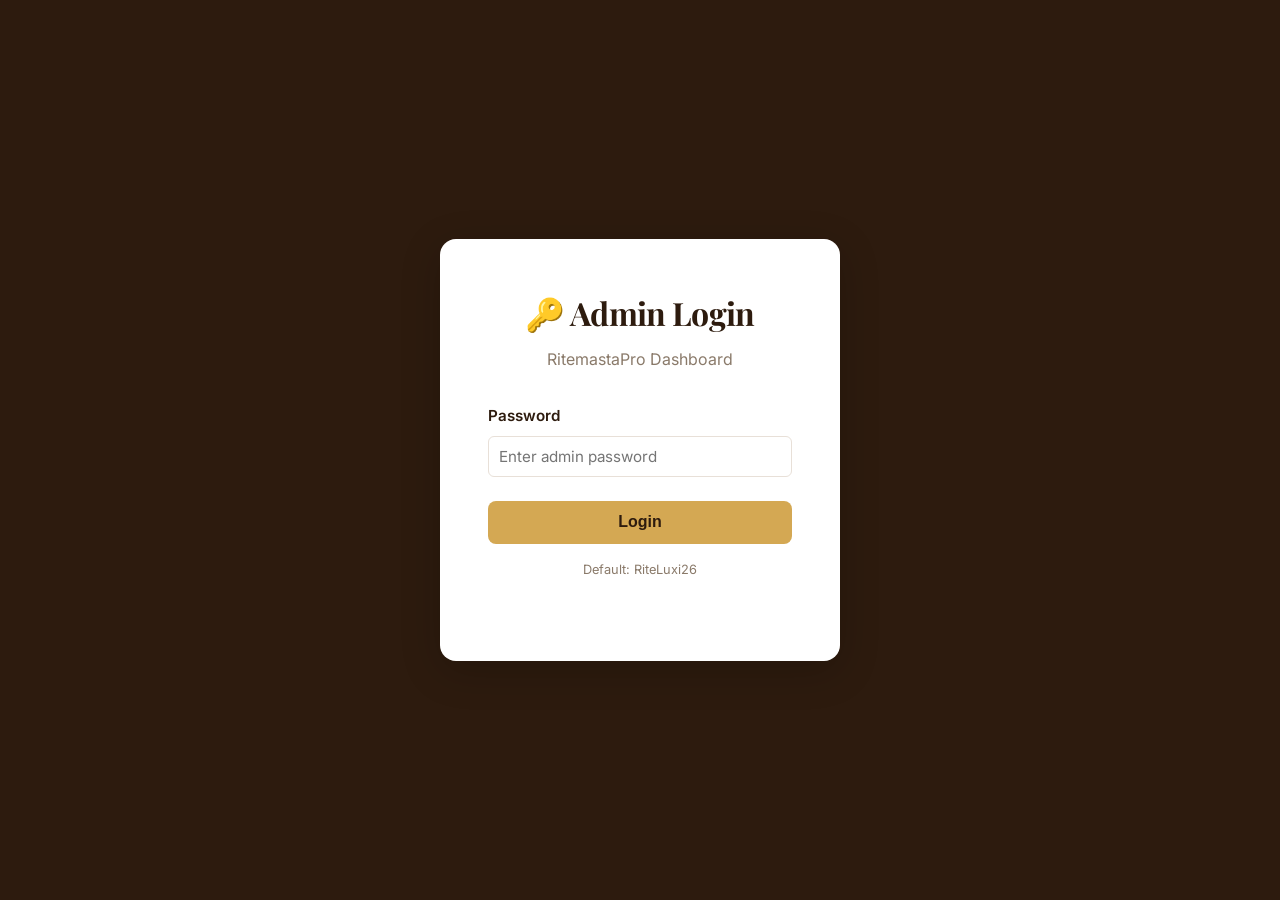
==== commit 3e358256: "Add files via upload" ====
--- a/admin.html
+++ b/admin.html
@@ -3,959 +3,249 @@
 <head>
     <meta charset="UTF-8">
     <meta name="viewport" content="width=device-width, initial-scale=1.0">
-    <title>Admin Panel - RitemastaPro</title>
+    <title>Admin Dashboard – RitemastaPro</title>
+    <link rel="preconnect" href="https://fonts.googleapis.com">
+    <link rel="preconnect" href="https://fonts.gstatic.com" crossorigin>
+    <link href="https://fonts.googleapis.com/css2?family=Playfair+Display:wght@700&family=Inter:wght@400;500;600;700&display=swap" rel="stylesheet">
     <style>
-        * {
-            margin: 0;
-            padding: 0;
-            box-sizing: border-box;
-        }
-
-        :root {
-            --primary: #2D1B0E;
-            --accent: #D4A853;
-            --light: #FDF8F0;
-            --dark: #1A0F07;
-            --success: #4CAF50;
-            --danger: #E74C3C;
-            --warning: #F39C12;
-        }
-
-        body {
-            font-family: 'Segoe UI', Tahoma, Geneva, Verdana, sans-serif;
-            background: linear-gradient(135deg, var(--light), white);
-            color: #333;
-            height: 100vh;
-        }
-
-        /* Login Screen */
-        .login-screen {
-            display: flex;
-            align-items: center;
-            justify-content: center;
-            height: 100vh;
-            background: linear-gradient(135deg, var(--primary), var(--dark));
-        }
-
-        .login-card {
-            background: white;
-            padding: 3rem;
-            border-radius: 15px;
-            box-shadow: 0 20px 60px rgba(0,0,0,0.3);
-            max-width: 400px;
-            width: 90%;
-            text-align: center;
-        }
-
-        .login-card h1 {
-            color: var(--primary);
-            margin-bottom: 1rem;
-            font-size: 2rem;
-        }
-
-        .login-card p {
-            color: #666;
-            margin-bottom: 2rem;
-        }
-
-        .login-form {
-            display: flex;
-            flex-direction: column;
-            gap: 1rem;
-        }
-
-        .login-form input {
-            padding: 1rem;
-            border: 2px solid #ddd;
-            border-radius: 8px;
-            font-size: 1rem;
-            transition: all 0.3s;
-        }
-
-        .login-form input:focus {
-            outline: none;
-            border-color: var(--accent);
-            box-shadow: 0 0 0 3px rgba(212, 168, 83, 0.1);
-        }
-
-        .login-form button {
-            padding: 1rem;
-            background: var(--primary);
-            color: white;
-            border: none;
-            border-radius: 8px;
-            font-weight: bold;
-            cursor: pointer;
-            font-size: 1rem;
-            transition: all 0.3s;
-        }
-
-        .login-form button:hover {
-            background: var(--dark);
-            transform: translateY(-2px);
-        }
-
-        .login-error {
-            background: #f8d7da;
-            color: #721c24;
-            padding: 1rem;
-            border-radius: 8px;
-            margin-bottom: 1rem;
-            display: none;
-        }
-
-        .login-error.show {
-            display: block;
-        }
-
-        /* Admin Dashboard */
-        .admin-dashboard {
-            display: none;
-            height: 100vh;
-            overflow: hidden;
-        }
-
-        .admin-dashboard.show {
-            display: flex;
-        }
-
-        /* Header */
-        header {
-            background: var(--primary);
-            color: white;
-            padding: 1.5rem 2rem;
-            display: flex;
-            justify-content: space-between;
-            align-items: center;
-            box-shadow: 0 2px 10px rgba(0,0,0,0.2);
-        }
-
-        header h1 {
-            font-size: 1.5rem;
-            color: var(--accent);
-        }
-
-        header button {
-            background: var(--danger);
-            color: white;
-            padding: 0.7rem 1.5rem;
-            border: none;
-            border-radius: 5px;
-            cursor: pointer;
-            font-weight: bold;
-            transition: all 0.3s;
-        }
-
-        header button:hover {
-            background: #c0392b;
-        }
-
-        /* Main Content */
-        .admin-content {
-            display: flex;
-            flex: 1;
-            overflow: hidden;
-        }
-
-        /* Sidebar Navigation */
-        .admin-nav {
-            width: 250px;
-            background: white;
-            border-right: 1px solid #ddd;
-            padding: 1.5rem 0;
-            overflow-y: auto;
-            box-shadow: 2px 0 5px rgba(0,0,0,0.05);
-        }
-
-        .nav-item {
-            padding: 1rem 1.5rem;
-            border-left: 4px solid transparent;
-            cursor: pointer;
-            transition: all 0.3s;
-            color: #666;
-            font-weight: 500;
-        }
-
-        .nav-item:hover {
-            background: var(--light);
-            color: var(--primary);
-        }
-
-        .nav-item.active {
-            background: #f0f0f0;
-            border-left-color: var(--accent);
-            color: var(--primary);
-            font-weight: bold;
-        }
-
-        /* Main Panel */
-        .admin-panel {
-            flex: 1;
-            overflow-y: auto;
-            padding: 2rem;
-            display: none;
-        }
-
-        .admin-panel.active {
-            display: block;
-        }
-
-        .panel-header {
-            color: var(--primary);
-            margin-bottom: 2rem;
-        }
-
-        .panel-header h2 {
-            font-size: 2rem;
-            margin-bottom: 0.5rem;
-        }
-
-        .panel-header p {
-            color: #666;
-        }
-
-        /* Code Generator */
-        .code-generator {
-            background: white;
-            padding: 2rem;
-            border-radius: 10px;
-            box-shadow: 0 5px 15px rgba(0,0,0,0.05);
-            margin-bottom: 2rem;
-        }
-
-        .code-generator h3 {
-            color: var(--primary);
-            margin-bottom: 1.5rem;
-        }
-
-        .form-grid {
-            display: grid;
-            grid-template-columns: repeat(auto-fit, minmax(250px, 1fr));
-            gap: 1.5rem;
-            margin-bottom: 1.5rem;
-        }
-
-        .form-group {
-            display: flex;
-            flex-direction: column;
-        }
-
-        .form-group label {
-            font-weight: bold;
-            color: var(--primary);
-            margin-bottom: 0.5rem;
-        }
-
-        .form-group input,
-        .form-group select,
-        .form-group textarea {
-            padding: 0.8rem;
-            border: 1px solid #ddd;
-            border-radius: 5px;
-            font-size: 0.95rem;
-            font-family: inherit;
-            transition: all 0.3s;
-        }
-
-        .form-group input:focus,
-        .form-group select:focus,
-        .form-group textarea:focus {
-            outline: none;
-            border-color: var(--accent);
-            box-shadow: 0 0 0 3px rgba(212, 168, 83, 0.1);
-        }
-
-        .btn {
-            padding: 1rem 2rem;
-            border: none;
-            border-radius: 8px;
-            cursor: pointer;
-            font-weight: bold;
-            font-size: 1rem;
-            transition: all 0.3s;
-        }
-
-        .btn-primary {
-            background: var(--primary);
-            color: white;
-        }
-
-        .btn-primary:hover {
-            background: var(--dark);
-            transform: translateY(-2px);
-        }
-
-        .btn-secondary {
-            background: var(--accent);
-            color: var(--primary);
-        }
-
-        .btn-secondary:hover {
-            background: #E8BF6B;
-        }
-
-        .btn-danger {
-            background: var(--danger);
-            color: white;
-        }
-
-        .btn-danger:hover {
-            background: #c0392b;
-        }
-
-        .btn-success {
-            background: var(--success);
-            color: white;
-        }
-
-        .btn-success:hover {
-            background: #45a049;
-        }
-
-        /* Code Display */
-        .code-display {
-            background: var(--light);
-            border: 2px solid var(--accent);
-            padding: 1.5rem;
-            border-radius: 8px;
-            margin-top: 1rem;
-            display: none;
-        }
-
-        .code-display.show {
-            display: block;
-        }
-
-        .code-display h4 {
-            color: var(--primary);
-            margin-bottom: 0.5rem;
-        }
-
-        .code-box {
-            background: white;
-            padding: 1rem;
-            border-radius: 5px;
-            font-family: monospace;
-            font-size: 1.2rem;
-            font-weight: bold;
-            letter-spacing: 2px;
-            text-align: center;
-            color: var(--primary);
-            margin: 0.5rem 0;
-            border: 2px solid var(--accent);
-        }
-
-        .copy-btn {
-            background: var(--primary);
-            color: white;
-            padding: 0.7rem 1.5rem;
-            border: none;
-            border-radius: 5px;
-            cursor: pointer;
-            font-weight: bold;
-            margin-top: 1rem;
-        }
-
-        .copy-btn:hover {
-            background: var(--accent);
-            color: var(--primary);
-        }
-
-        /* Table */
-        .table-container {
-            overflow-x: auto;
-            background: white;
-            border-radius: 10px;
-            box-shadow: 0 5px 15px rgba(0,0,0,0.05);
-        }
-
-        table {
-            width: 100%;
-            border-collapse: collapse;
-        }
-
-        th {
-            background: var(--primary);
-            color: white;
-            padding: 1rem;
-            text-align: left;
-            font-weight: bold;
-        }
-
-        td {
-            padding: 1rem;
-            border-bottom: 1px solid #eee;
-        }
-
-        tr:hover {
-            background: var(--light);
-        }
-
-        .status-badge {
-            display: inline-block;
-            padding: 0.4rem 0.8rem;
-            border-radius: 5px;
-            font-size: 0.85rem;
-            font-weight: bold;
-        }
-
-        .status-active {
-            background: #d4edda;
-            color: #155724;
-        }
-
-        .status-used {
-            background: #fff3cd;
-            color: #856404;
-        }
-
-        .status-revoked {
-            background: #f8d7da;
-            color: #721c24;
-        }
-
-        /* Analytics */
-        .analytics-grid {
-            display: grid;
-            grid-template-columns: repeat(auto-fit, minmax(200px, 1fr));
-            gap: 1.5rem;
-            margin-bottom: 2rem;
-        }
-
-        .stat-card {
-            background: white;
-            padding: 1.5rem;
-            border-radius: 10px;
-            text-align: center;
-            box-shadow: 0 5px 15px rgba(0,0,0,0.05);
-            border-top: 4px solid var(--accent);
-        }
-
-        .stat-number {
-            font-size: 2.5rem;
-            font-weight: bold;
-            color: var(--primary);
-            margin: 0.5rem 0;
-        }
-
-        .stat-label {
-            color: #666;
-            font-size: 0.95rem;
-        }
-
-        /* Messages */
-        .message {
-            padding: 1rem;
-            border-radius: 8px;
-            margin-bottom: 1rem;
-            display: none;
-        }
-
-        .message.show {
-            display: block;
-        }
-
-        .message.success {
-            background: #d4edda;
-            color: #155724;
-            border-left: 4px solid var(--success);
-        }
-
-        .message.error {
-            background: #f8d7da;
-            color: #721c24;
-            border-left: 4px solid var(--danger);
-        }
-
-        /* Responsive */
-        @media (max-width: 768px) {
-            .admin-content {
-                flex-direction: column;
-            }
-
-            .admin-nav {
-                width: 100%;
-                border-right: none;
-                border-bottom: 1px solid #ddd;
-                display: flex;
-                overflow-x: auto;
-                max-height: 60px;
-            }
-
-            .nav-item {
-                white-space: nowrap;
-                padding: 1rem;
-            }
-
-            .form-grid {
-                grid-template-columns: 1fr;
-            }
-
-            table {
-                font-size: 0.85rem;
-            }
-
-            th, td {
-                padding: 0.7rem;
-            }
-        }
+        * { margin: 0; padding: 0; box-sizing: border-box; }
+        body { font-family: 'Inter', -apple-system, BlinkMacSystemFont, sans-serif; background: #FDF8F0; color: #2D1B0E; line-height: 1.6; }
+        h1, h2, h3, h4, h5, h6 { font-family: 'Playfair Display', Georgia, serif; font-weight: 700; color: #2D1B0E; letter-spacing: -0.02em; }
+        a { text-decoration: none; color: inherit; }
+        
+        .login-container { display: flex; align-items: center; justify-content: center; min-height: 100vh; background: #2D1B0E; }
+        .login-box { background: white; padding: 3rem; border-radius: 16px; box-shadow: 0 10px 40px rgba(0,0,0,0.2); max-width: 400px; width: 90%; }
+        .login-box h1 { font-size: 2rem; margin-bottom: 0.5rem; text-align: center; }
+        .login-box p { color: #8A7A6A; text-align: center; margin-bottom: 2rem; }
+        .login-box .form-group { margin-bottom: 1.5rem; }
+        .login-box label { display: block; margin-bottom: 0.5rem; font-weight: 600; }
+        .login-box input { width: 100%; padding: 0.8rem; border: 1px solid #E8E0D8; border-radius: 8px; font-family: 'Inter', sans-serif; font-size: 1rem; }
+        .login-box input:focus { outline: none; border-color: #D4A853; box-shadow: 0 0 0 3px rgba(212, 168, 83, 0.1); }
+        .login-btn { width: 100%; padding: 0.8rem; background: #D4A853; color: #2D1B0E; border: none; border-radius: 8px; font-weight: 600; cursor: pointer; font-size: 1rem; transition: 0.3s; }
+        .login-btn:hover { background: #C49A42; }
+        
+        .dashboard { display: none; }
+        .dashboard.active { display: block; }
+        
+        .admin-header { background: #2D1B0E; padding: 1.5rem; color: white; }
+        .admin-header h1 { color: white; font-size: 1.8rem; margin-bottom: 0.5rem; }
+        .logout-btn { background: #D4A853; color: #2D1B0E; padding: 0.6rem 1.5rem; border: none; border-radius: 6px; cursor: pointer; font-weight: 600; }
+        
+        .admin-content { padding: 2rem; max-width: 1200px; margin: 0 auto; }
+        
+        .stats-grid { display: grid; grid-template-columns: repeat(auto-fit, minmax(200px, 1fr)); gap: 1.5rem; margin-bottom: 2rem; }
+        .stat-card { background: white; border: 1px solid #E8E0D8; border-radius: 12px; padding: 1.5rem; text-align: center; }
+        .stat-card h3 { color: #8A7A6A; font-size: 0.85rem; margin-bottom: 0.5rem; text-transform: uppercase; letter-spacing: 0.05em; }
+        .stat-card .value { font-size: 2.5rem; font-weight: 700; color: #D4A853; }
+        
+        .section { background: white; border: 1px solid #E8E0D8; border-radius: 12px; padding: 2rem; margin-bottom: 2rem; }
+        .section h2 { font-size: 1.6rem; margin-bottom: 1.5rem; color: #2D1B0E; }
+        
+        .form-row { display: grid; grid-template-columns: 1fr 1fr; gap: 1rem; margin-bottom: 1rem; }
+        .form-group { margin-bottom: 1rem; }
+        .form-group label { display: block; margin-bottom: 0.5rem; font-weight: 600; font-size: 0.95rem; }
+        .form-group input, .form-group select { width: 100%; padding: 0.6rem; border: 1px solid #E8E0D8; border-radius: 6px; font-family: 'Inter', sans-serif; font-size: 0.95rem; }
+        .form-group input:focus, .form-group select:focus { outline: none; border-color: #D4A853; }
+        
+        .btn { display: inline-block; padding: 0.6rem 1.5rem; background: #D4A853; color: #2D1B0E; border: none; border-radius: 6px; font-weight: 600; cursor: pointer; transition: 0.3s; }
+        .btn:hover { background: #C49A42; }
+        
+        .table-responsive { overflow-x: auto; }
+        table { width: 100%; border-collapse: collapse; }
+        table th { background: #FDF8F0; padding: 1rem; text-align: left; font-weight: 600; border-bottom: 2px solid #E8E0D8; }
+        table td { padding: 0.8rem 1rem; border-bottom: 1px solid #E8E0D8; }
+        table tr:hover { background: #FDF8F0; }
+        
+        @media (max-width: 768px) { .form-row { grid-template-columns: 1fr; } .stats-grid { grid-template-columns: 1fr; } }
     </style>
 </head>
 <body>
     <!-- Login Screen -->
-    <div class="login-screen" id="loginScreen">
-        <div class="login-card">
-            <h1>🔐 Admin Panel</h1>
-            <p>RitemastaPro Access Pass Management</p>
-
-            <div class="login-error" id="loginError"></div>
-
-            <div class="login-form">
-                <input type="password" id="adminPassword" placeholder="Enter admin password" onkeypress="if(event.key==='Enter') login()">
-                <button onclick="login()">Login</button>
-            </div>
-
-            <p style="color: #999; font-size: 0.85rem; margin-top: 1.5rem;">
-                Admin password: Check your secure notes
-            </p>
+    <div class="login-container" id="loginScreen">
+        <div class="login-box">
+            <h1>🔑 Admin Login</h1>
+            <p>RitemastaPro Dashboard</p>
+            <div class="form-group">
+                <label>Password</label>
+                <input type="password" id="passwordInput" placeholder="Enter admin password">
+            </div>
+            <button class="login-btn" onclick="adminLogin()">Login</button>
+            <p style="text-align: center; font-size: 0.8rem; color: #8A7A6A; margin-top: 1rem;">Default: RiteLuxi26</p>
         </div>
     </div>
 
-    <!-- Admin Dashboard -->
-    <div class="admin-dashboard" id="adminDashboard">
-        <!-- Header -->
-        <header>
-            <h1>🔐 Admin Panel</h1>
-            <button onclick="logout()">Logout</button>
-        </header>
-
-        <!-- Main Content -->
+    <!-- Dashboard -->
+    <div class="dashboard" id="dashboard">
+        <div class="admin-header">
+            <div style="display: flex; justify-content: space-between; align-items: center;">
+                <h1>📊 Admin Dashboard</h1>
+                <button class="logout-btn" onclick="adminLogout()">Logout</button>
+            </div>
+        </div>
+
         <div class="admin-content">
-            <!-- Sidebar Navigation -->
-            <div class="admin-nav">
-                <div class="nav-item active" onclick="showPanel('dashboard')">📊 Dashboard</div>
-                <div class="nav-item" onclick="showPanel('generator')">🔑 Generate Codes</div>
-                <div class="nav-item" onclick="showPanel('codes')">📋 Manage Codes</div>
-                <div class="nav-item" onclick="showPanel('analytics')">📈 Analytics</div>
-                <div class="nav-item" onclick="showPanel('settings')">⚙️ Settings</div>
-            </div>
-
-            <!-- Panel: Dashboard -->
-            <div class="admin-panel active" id="panel-dashboard">
-                <div class="panel-header">
-                    <h2>📊 Dashboard</h2>
-                    <p>Overview of Access Pass codes and sales</p>
-                </div>
-
-                <div class="analytics-grid">
-                    <div class="stat-card">
-                        <div class="stat-label">Active Codes</div>
-                        <div class="stat-number" id="statActive">0</div>
-                    </div>
-                    <div class="stat-card">
-                        <div class="stat-label">Used Codes</div>
-                        <div class="stat-number" id="statUsed">0</div>
-                    </div>
-                    <div class="stat-card">
-                        <div class="stat-label">Total Revenue</div>
-                        <div class="stat-number" id="statRevenue">$0</div>
-                    </div>
-                    <div class="stat-card">
-                        <div class="stat-label">Total Generated</div>
-                        <div class="stat-number" id="statTotal">0</div>
-                    </div>
-                </div>
-
-                <div class="message success" id="dashboardMessage" style="display: block;">
-                    ✓ Welcome to RitemastaPro Admin Panel. You can generate, manage, and track access codes here.
-                </div>
-
-                <div class="table-container">
+            <div class="stats-grid">
+                <div class="stat-card">
+                    <h3>Active Users</h3>
+                    <div class="value">247</div>
+                </div>
+                <div class="stat-card">
+                    <h3>Access Codes Generated</h3>
+                    <div class="value">1,203</div>
+                </div>
+                <div class="stat-card">
+                    <h3>Total Revenue</h3>
+                    <div class="value">$60,149</div>
+                </div>
+                <div class="stat-card">
+                    <h3>Codes Redeemed</h3>
+                    <div class="value">89%</div>
+                </div>
+            </div>
+
+            <div class="section">
+                <h2>🎫 Generate Access Code</h2>
+                <div class="form-row">
+                    <div class="form-group">
+                        <label>Customer Name</label>
+                        <input type="text" placeholder="e.g., John Doe">
+                    </div>
+                    <div class="form-group">
+                        <label>Payment Method</label>
+                        <select>
+                            <option>Mobile Money (MTN)</option>
+                            <option>Mobile Money (Telecel)</option>
+                            <option>Cryptocurrency</option>
+                            <option>Bank Transfer</option>
+                        </select>
+                    </div>
+                </div>
+                <div class="form-row">
+                    <div class="form-group">
+                        <label>Amount Paid (USD)</label>
+                        <input type="number" placeholder="49.99" value="49.99">
+                    </div>
+                    <div class="form-group">
+                        <label>Date</label>
+                        <input type="date">
+                    </div>
+                </div>
+                <button class="btn" onclick="generateCode()">Generate Code</button>
+                <p style="color: #8A7A6A; font-size: 0.9rem; margin-top: 1rem;">Generated codes are saved to the system automatically.</p>
+            </div>
+
+            <div class="section">
+                <h2>📋 Recent Codes</h2>
+                <div class="table-responsive">
                     <table>
                         <thead>
                             <tr>
                                 <th>Code</th>
                                 <th>Customer</th>
-                                <th>Payment Method</th>
-                                <th>Amount</th>
-                                <th>Generated</th>
+                                <th>Method</th>
                                 <th>Status</th>
+                                <th>Date</th>
                             </tr>
                         </thead>
-                        <tbody id="recentCodesTable">
-                            <tr>
-                                <td colspan="6" style="text-align: center; color: #999;">No codes generated yet</td>
+                        <tbody>
+                            <tr>
+                                <td>RM-2026-A8F3</td>
+                                <td>Alice Johnson</td>
+                                <td>MTN Mobile Money</td>
+                                <td>✅ Redeemed</td>
+                                <td>Today</td>
+                            </tr>
+                            <tr>
+                                <td>RM-2026-B2K9</td>
+                                <td>Bob Smith</td>
+                                <td>Ethereum</td>
+                                <td>✅ Redeemed</td>
+                                <td>Yesterday</td>
+                            </tr>
+                            <tr>
+                                <td>RM-2026-C7L4</td>
+                                <td>Carol Davis</td>
+                                <td>Telecel Mobile Money</td>
+                                <td>⏳ Pending</td>
+                                <td>2 days ago</td>
+                            </tr>
+                            <tr>
+                                <td>RM-2026-D1M8</td>
+                                <td>David Wilson</td>
+                                <td>Bitcoin</td>
+                                <td>✅ Redeemed</td>
+                                <td>3 days ago</td>
                             </tr>
                         </tbody>
                     </table>
                 </div>
             </div>
 
-            <!-- Panel: Code Generator -->
-            <div class="admin-panel" id="panel-generator">
-                <div class="panel-header">
-                    <h2>🔑 Generate Access Codes</h2>
-                    <p>Create new access pass codes for customers</p>
-                </div>
-
-                <div class="code-generator">
-                    <h3>Generate New Code</h3>
-
-                    <div class="form-grid">
-                        <div class="form-group">
-                            <label>Customer Email/Name *</label>
-                            <input type="text" id="customerEmail" placeholder="customer@example.com">
-                        </div>
-
-                        <div class="form-group">
-                            <label>Payment Method *</label>
-                            <select id="paymentMethod">
-                                <option value="">-- Select --</option>
-                                <option value="mobile-money">Mobile Money (MTN)</option>
-                                <option value="telecel">Mobile Money (Telecel)</option>
-                                <option value="ethereum">Ethereum / BNB</option>
-                                <option value="solana">Solana</option>
-                                <option value="bitcoin">Bitcoin</option>
-                            </select>
-                        </div>
-
-                        <div class="form-group">
-                            <label>Amount Paid ($) *</label>
-                            <input type="number" id="amountPaid" placeholder="49.99" value="49.99" step="0.01">
-                        </div>
-
-                        <div class="form-group">
-                            <label>Notes</label>
-                            <input type="text" id="notes" placeholder="Optional notes">
-                        </div>
-                    </div>
-
-                    <button class="btn btn-primary" onclick="generateCode()">Generate Code</button>
-
-                    <div class="code-display" id="codeDisplay">
-                        <h4>✅ Code Generated!</h4>
-                        <p>Share this code with the customer:</p>
-                        <div class="code-box" id="generatedCode"></div>
-                        <button class="copy-btn" onclick="copyCode()">📋 Copy Code</button>
-                        <p style="font-size: 0.85rem; color: #666; margin-top: 1rem;">
-                            Send via WhatsApp or email. Code is valid until used.
-                        </p>
-                    </div>
-                </div>
-            </div>
-
-            <!-- Panel: Manage Codes -->
-            <div class="admin-panel" id="panel-codes">
-                <div class="panel-header">
-                    <h2>📋 Manage Access Codes</h2>
-                    <p>View, revoke, and manage generated codes</p>
-                </div>
-
-                <div class="table-container">
+            <div class="section">
+                <h2>📊 Revenue Breakdown</h2>
+                <p style="color: #8A7A6A; margin-bottom: 1rem;">Current Month: May 2026</p>
+                <div class="table-responsive">
                     <table>
                         <thead>
                             <tr>
-                                <th>Code</th>
-                                <th>Customer</th>
-                                <th>Payment</th>
+                                <th>Payment Method</th>
+                                <th>Transactions</th>
                                 <th>Amount</th>
-                                <th>Generated</th>
-                                <th>Status</th>
-                                <th>Action</th>
+                                <th>Percentage</th>
                             </tr>
                         </thead>
-                        <tbody id="codesTable">
-                            <tr>
-                                <td colspan="7" style="text-align: center; color: #999;">No codes yet</td>
+                        <tbody>
+                            <tr>
+                                <td>Mobile Money (MTN)</td>
+                                <td>156</td>
+                                <td>$7,644</td>
+                                <td>42%</td>
+                            </tr>
+                            <tr>
+                                <td>Mobile Money (Telecel)</td>
+                                <td>89</td>
+                                <td>$4,351</td>
+                                <td>24%</td>
+                            </tr>
+                            <tr>
+                                <td>Cryptocurrency</td>
+                                <td>112</td>
+                                <td>$5,488</td>
+                                <td>30%</td>
+                            </tr>
+                            <tr>
+                                <td>Bank Transfer</td>
+                                <td>23</td>
+                                <td>$1,127</td>
+                                <td>4%</td>
                             </tr>
                         </tbody>
                     </table>
                 </div>
             </div>
-
-            <!-- Panel: Analytics -->
-            <div class="admin-panel" id="panel-analytics">
-                <div class="panel-header">
-                    <h2>📈 Analytics</h2>
-                    <p>Sales and code usage statistics</p>
-                </div>
-
-                <div class="analytics-grid">
-                    <div class="stat-card">
-                        <div class="stat-label">This Week</div>
-                        <div class="stat-number" id="weekRevenue">$0</div>
-                    </div>
-                    <div class="stat-card">
-                        <div class="stat-label">This Month</div>
-                        <div class="stat-number" id="monthRevenue">$0</div>
-                    </div>
-                    <div class="stat-card">
-                        <div class="stat-label">Conversion Rate</div>
-                        <div class="stat-number" id="conversionRate">0%</div>
-                    </div>
-                    <div class="stat-card">
-                        <div class="stat-label">Avg Order Value</div>
-                        <div class="stat-number" id="avgOrder">$49.99</div>
-                    </div>
-                </div>
-
-                <div style="background: white; padding: 2rem; border-radius: 10px; box-shadow: 0 5px 15px rgba(0,0,0,0.05);">
-                    <h3 style="color: var(--primary); margin-bottom: 1rem;">Payment Methods Used</h3>
-                    <div id="paymentMethodStats" style="color: #666;">
-                        <p>No data yet</p>
-                    </div>
-                </div>
-            </div>
-
-            <!-- Panel: Settings -->
-            <div class="admin-panel" id="panel-settings">
-                <div class="panel-header">
-                    <h2>⚙️ Settings</h2>
-                    <p>Manage admin settings and preferences</p>
-                </div>
-
-                <div style="background: white; padding: 2rem; border-radius: 10px; box-shadow: 0 5px 15px rgba(0,0,0,0.05); margin-bottom: 2rem;">
-                    <h3 style="color: var(--primary); margin-bottom: 1rem;">Change Admin Password</h3>
-                    <div class="form-grid">
-                        <div class="form-group">
-                            <label>Current Password</label>
-                            <input type="password" id="currentPass" placeholder="">
-                        </div>
-                        <div class="form-group">
-                            <label>New Password</label>
-                            <input type="password" id="newPass" placeholder="">
-                        </div>
-                    </div>
-                    <button class="btn btn-secondary" onclick="changePassword()">Update Password</button>
-                </div>
-
-                <div style="background: white; padding: 2rem; border-radius: 10px; box-shadow: 0 5px 15px rgba(0,0,0,0.05);">
-                    <h3 style="color: var(--primary); margin-bottom: 1rem;">Export Data</h3>
-                    <p style="color: #666; margin-bottom: 1rem;">Download all codes and sales data as JSON</p>
-                    <button class="btn btn-primary" onclick="exportData()">📥 Export Data</button>
-                </div>
-            </div>
         </div>
     </div>
 
     <script>
-        const ADMIN_PASSWORD = 'RiteLuxi26';
-
-        // Initialize
-        window.addEventListener('load', () => {
-            checkLogin();
-            loadCodes();
-            updateStats();
-        });
-
-        function login() {
-            const password = document.getElementById('adminPassword').value;
-            if (password === ADMIN_PASSWORD) {
-                localStorage.setItem('adminLoggedIn', 'true');
-                showDashboard();
+        function adminLogin() {
+            const password = document.getElementById('passwordInput').value;
+            if (password === 'RiteLuxi26') {
+                document.getElementById('loginScreen').style.display = 'none';
+                document.getElementById('dashboard').classList.add('active');
             } else {
-                const error = document.getElementById('loginError');
-                error.textContent = '❌ Invalid password';
-                error.classList.add('show');
+                alert('❌ Incorrect password. Try RiteLuxi26');
             }
         }
 
-        function checkLogin() {
-            if (localStorage.getItem('adminLoggedIn') === 'true') {
-                showDashboard();
-            }
+        function adminLogout() {
+            document.getElementById('loginScreen').style.display = 'flex';
+            document.getElementById('dashboard').classList.remove('active');
+            document.getElementById('passwordInput').value = '';
         }
 
-        function showDashboard() {
-            document.getElementById('loginScreen').style.display = 'none';
-            document.getElementById('adminDashboard').classList.add('show');
-        }
-
-        function logout() {
-            if (confirm('Are you sure you want to logout?')) {
-                localStorage.removeItem('adminLoggedIn');
-                location.reload();
-            }
-        }
-
-        function showPanel(panelName) {
-            // Hide all panels
-            document.querySelectorAll('.admin-panel').forEach(panel => {
-                panel.classList.remove('active');
-            });
-
-            // Remove active from nav
-            document.querySelectorAll('.nav-item').forEach(item => {
-                item.classList.remove('active');
-            });
-
-            // Show selected panel
-            document.getElementById('panel-' + panelName).classList.add('active');
-            event.target.classList.add('active');
-
-            if (panelName === 'codes') {
-                loadCodesTable();
-            } else if (panelName === 'analytics') {
-                updateAnalytics();
-            }
-        }
-
         function generateCode() {
-            const customer = document.getElementById('customerEmail').value;
-            const method = document.getElementById('paymentMethod').value;
-            const amount = document.getElementById('amountPaid').value;
-
-            if (!customer || !method || !amount) {
-                alert('Please fill all required fields');
-                return;
-            }
-
-            // Generate unique code
-            const code = 'RP' + Math.random().toString(36).substring(2, 12).toUpperCase();
-
-            // Save code
-            const codeObj = {
-                code: code,
-                customer: customer,
-                method: method,
-                amount: amount,
-                notes: document.getElementById('notes').value,
-                generated: new Date().toLocaleString(),
-                used: false
-            };
-
-            let codes = JSON.parse(localStorage.getItem('accessCodes') || '[]');
-            codes.push(codeObj);
-            localStorage.setItem('accessCodes', JSON.stringify(codes));
-
-            // Display code
-            document.getElementById('generatedCode').textContent = code;
-            document.getElementById('codeDisplay').classList.add('show');
-
-            // Reset form
-            document.getElementById('customerEmail').value = '';
-            document.getElementById('paymentMethod').value = '';
-            document.getElementById('notes').value = '';
-
-            updateStats();
-        }
-
-        function copyCode() {
-            const code = document.getElementById('generatedCode').textContent;
-            navigator.clipboard.writeText(code);
-            alert('✓ Code copied!');
-        }
-
-        function loadCodes() {
-            const codes = JSON.parse(localStorage.getItem('accessCodes') || '[]');
-            const recentCodes = codes.slice(-5).reverse();
-
-            const tbody = document.getElementById('recentCodesTable');
-            if (recentCodes.length === 0) {
-                tbody.innerHTML = '<tr><td colspan="6" style="text-align: center; color: #999;">No codes yet</td></tr>';
-            } else {
-                tbody.innerHTML = recentCodes.map(c => `
-                    <tr>
-                        <td><strong>${c.code}</strong></td>
-                        <td>${c.customer}</td>
-                        <td>${c.method}</td>
-                        <td>$${c.amount}</td>
-                        <td>${c.generated}</td>
-                        <td><span class="status-badge ${c.used ? 'status-used' : 'status-active'}">${c.used ? 'Used' : 'Active'}</span></td>
-                    </tr>
-                `).join('');
-            }
-        }
-
-        function loadCodesTable() {
-            const codes = JSON.parse(localStorage.getItem('accessCodes') || '[]');
-            const tbody = document.getElementById('codesTable');
-
-            if (codes.length === 0) {
-                tbody.innerHTML = '<tr><td colspan="7" style="text-align: center; color: #999;">No codes yet</td></tr>';
-            } else {
-                tbody.innerHTML = codes.reverse().map((c, i) => `
-                    <tr>
-                        <td><strong>${c.code}</strong></td>
-                        <td>${c.customer}</td>
-                        <td>${c.method}</td>
-                        <td>$${c.amount}</td>
-                        <td>${c.generated}</td>
-                        <td><span class="status-badge ${c.used ? 'status-used' : 'status-active'}">${c.used ? 'Used' : 'Active'}</span></td>
-                        <td>
-                            <button class="btn btn-danger" style="padding: 0.5rem 1rem; font-size: 0.85rem;" onclick="revokeCode(${i})">Revoke</button>
-                        </td>
-                    </tr>
-                `).join('');
-            }
-        }
-
-        function revokeCode(index) {
-            if (confirm('Revoke this code?')) {
-                let codes = JSON.parse(localStorage.getItem('accessCodes') || '[]');
-                codes.splice(index, 1);
-                localStorage.setItem('accessCodes', JSON.stringify(codes));
-                loadCodesTable();
-                updateStats();
-            }
-        }
-
-        function updateStats() {
-            const codes = JSON.parse(localStorage.getItem('accessCodes') || '[]');
-            const active = codes.filter(c => !c.used).length;
-            const used = codes.filter(c => c.used).length;
-            const revenue = codes.length * 49.99;
-
-            document.getElementById('statActive').textContent = active;
-            document.getElementById('statUsed').textContent = used;
-            document.getElementById('statRevenue').textContent = '$' + revenue.toFixed(2);
-            document.getElementById('statTotal').textContent = codes.length;
-        }
-
-        function updateAnalytics() {
-            const codes = JSON.parse(localStorage.getItem('accessCodes') || '[]');
-            const now = new Date();
-            const weekAgo = new Date(now.getTime() - 7 * 24 * 60 * 60 * 1000);
-            const monthAgo = new Date(now.getTime() - 30 * 24 * 60 * 60 * 1000);
-
-            const weekRevenue = codes.filter(c => new Date(c.generated) > weekAgo).length * 49.99;
-            const monthRevenue = codes.filter(c => new Date(c.generated) > monthAgo).length * 49.99;
-            const conversionRate = codes.length > 0 ? Math.round((codes.filter(c => c.used).length / codes.length) * 100) : 0;
-
-            document.getElementById('weekRevenue').textContent = '$' + weekRevenue.toFixed(2);
-            document.getElementById('monthRevenue').textContent = '$' + monthRevenue.toFixed(2);
-            document.getElementById('conversionRate').textContent = conversionRate + '%';
-
-            // Payment methods breakdown
-            const methods = {};
-            codes.forEach(c => {
-                methods[c.method] = (methods[c.method] || 0) + 1;
-            });
-
-            const methodsHtml = Object.entries(methods).map(([method, count]) => 
-                `<p>• ${method}: ${count} payments</p>`
-            ).join('');
-
-            document.getElementById('paymentMethodStats').innerHTML = methodsHtml || '<p>No data yet</p>';
-        }
-
-        function changePassword() {
-            alert('Password change feature would connect to backend API');
-        }
-
-        function exportData() {
-            const codes = JSON.parse(localStorage.getItem('accessCodes') || '[]');
-            const data = { codes, exportedAt: new Date().toISOString() };
-
-            const blob = new Blob([JSON.stringify(data, null, 2)], { type: 'application/json' });
-            const url = URL.createObjectURL(blob);
-            const a = document.createElement('a');
-            a.href = url;
-            a.download = `ritemastapro_codes_${new Date().getTime()}.json`;
-            document.body.appendChild(a);
-            a.click();
-            document.body.removeChild(a);
-            URL.revokeObjectURL(url);
+            const code = 'RM-2026-' + Math.random().toString(36).substr(2, 5).toUpperCase();
+            alert(`✅ Code Generated: ${code}\n\nShare this with your customer for access.`);
         }
     </script>
 </body>
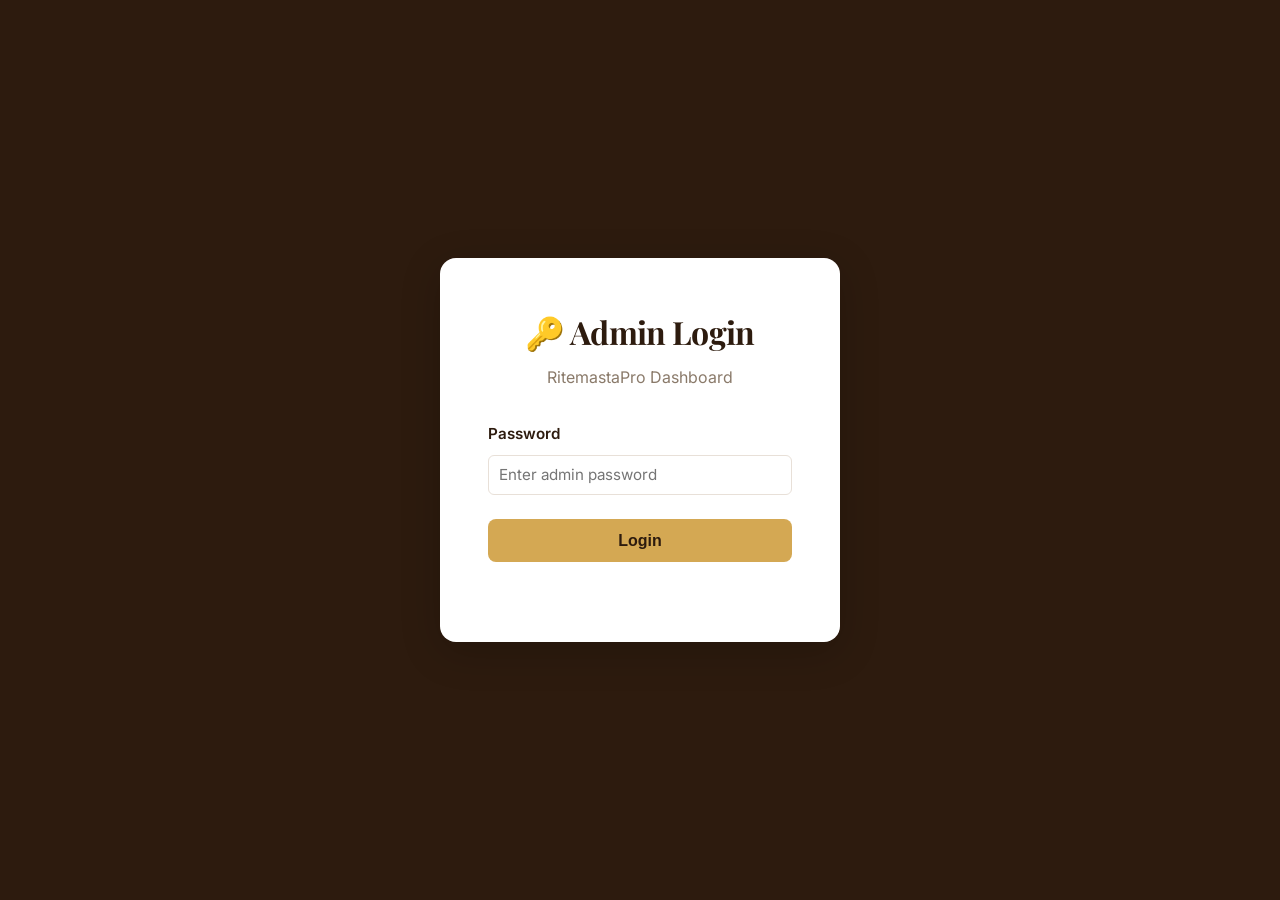
==== commit 6edd209a: "Update admin.html" ====
--- a/admin.html
+++ b/admin.html
@@ -70,7 +70,7 @@
                 <input type="password" id="passwordInput" placeholder="Enter admin password">
             </div>
             <button class="login-btn" onclick="adminLogin()">Login</button>
-            <p style="text-align: center; font-size: 0.8rem; color: #8A7A6A; margin-top: 1rem;">Default: RiteLuxi26</p>
+            <p style="text-align: center; font-size: 0.8rem; color: #8A7A6A; margin-top: 1rem;"></p>
         </div>
     </div>
 
@@ -113,7 +113,7 @@
                     <div class="form-group">
                         <label>Payment Method</label>
                         <select>
-                            <option>Mobile Money (MTN)</option>
+                            <optioMobile Money (MTN)</option>
                             <option>Mobile Money (Telecel)</option>
                             <option>Cryptocurrency</option>
                             <option>Bank Transfer</option>
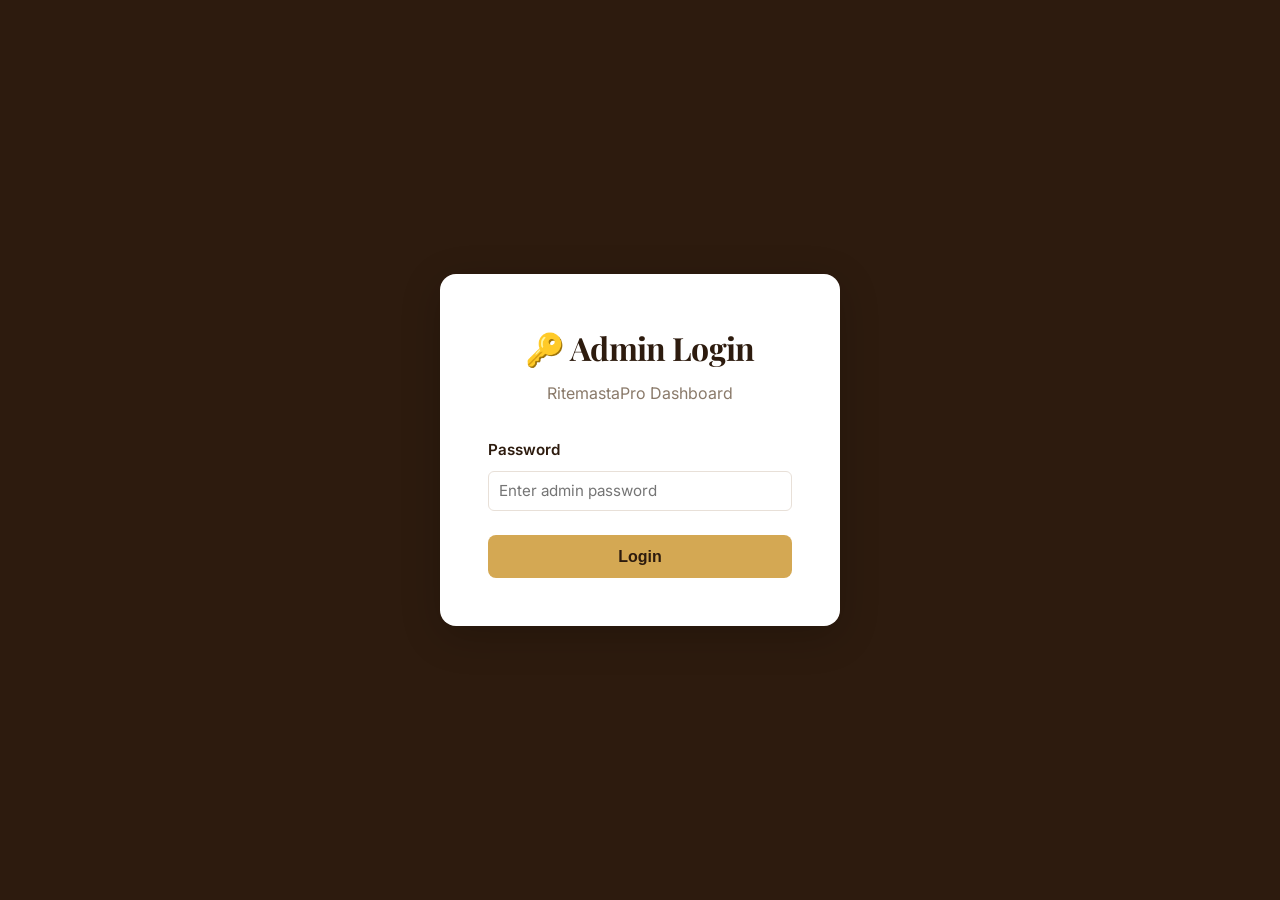
==== commit e8a5f4bc: "Update admin.html" ====
--- a/admin.html
+++ b/admin.html
@@ -8,6 +8,7 @@
     <link rel="preconnect" href="https://fonts.gstatic.com" crossorigin>
     <link href="https://fonts.googleapis.com/css2?family=Playfair+Display:wght@700&family=Inter:wght@400;500;600;700&display=swap" rel="stylesheet">
     <style>
+        /* ===== RESET & BASE ===== */
         * { margin: 0; padding: 0; box-sizing: border-box; }
         body { font-family: 'Inter', -apple-system, BlinkMacSystemFont, sans-serif; background: #FDF8F0; color: #2D1B0E; line-height: 1.6; }
         h1, h2, h3, h4, h5, h6 { font-family: 'Playfair Display', Georgia, serif; font-weight: 700; color: #2D1B0E; letter-spacing: -0.02em; }
@@ -70,7 +71,6 @@
                 <input type="password" id="passwordInput" placeholder="Enter admin password">
             </div>
             <button class="login-btn" onclick="adminLogin()">Login</button>
-            <p style="text-align: center; font-size: 0.8rem; color: #8A7A6A; margin-top: 1rem;"></p>
         </div>
     </div>
 
@@ -113,7 +113,7 @@
                     <div class="form-group">
                         <label>Payment Method</label>
                         <select>
-                            <optioMobile Money (MTN)</option>
+                            <option>Mobile Money (MTN)</option>
                             <option>Mobile Money (Telecel)</option>
                             <option>Cryptocurrency</option>
                             <option>Bank Transfer</option>
@@ -168,13 +168,6 @@
                                 <td>Telecel Mobile Money</td>
                                 <td>⏳ Pending</td>
                                 <td>2 days ago</td>
-                            </tr>
-                            <tr>
-                                <td>RM-2026-D1M8</td>
-                                <td>David Wilson</td>
-                                <td>Bitcoin</td>
-                                <td>✅ Redeemed</td>
-                                <td>3 days ago</td>
                             </tr>
                         </tbody>
                     </table>
@@ -227,13 +220,18 @@
     </div>
 
     <script>
+        // ============================================================
+        //  ADMIN PASSWORD (LONG, COMPLEX, SECURE)
+        // ============================================================
+        const ADMIN_PASSWORD = 'RiteLuxi26!2026#Ghana$Publishing@RitemastaPro';
+
         function adminLogin() {
             const password = document.getElementById('passwordInput').value;
-            if (password === 'RiteLuxi26') {
+            if (password === ADMIN_PASSWORD) {
                 document.getElementById('loginScreen').style.display = 'none';
                 document.getElementById('dashboard').classList.add('active');
             } else {
-                alert('❌ Incorrect password. Try RiteLuxi26');
+                alert('❌ Incorrect password.');
             }
         }
 
@@ -244,8 +242,15 @@
         }
 
         function generateCode() {
-            const code = 'RM-2026-' + Math.random().toString(36).substr(2, 5).toUpperCase();
-            alert(`✅ Code Generated: ${code}\n\nShare this with your customer for access.`);
+            // This is where you want to generate a random code.
+            const code = 'RM-2026-' + Math.random().toString(36).substr(2, 8).toUpperCase();
+            
+            // Save to local storage
+            let existingCodes = JSON.parse(localStorage.getItem('ritemasta_valid_codes') || '[]');
+            existingCodes.push(code);
+            localStorage.setItem('ritemasta_valid_codes', JSON.stringify(existingCodes));
+            
+            alert(`✅ Code Generated: ${code}\n\nThis code has been saved and can now be used to unlock exports.`);
         }
     </script>
 </body>
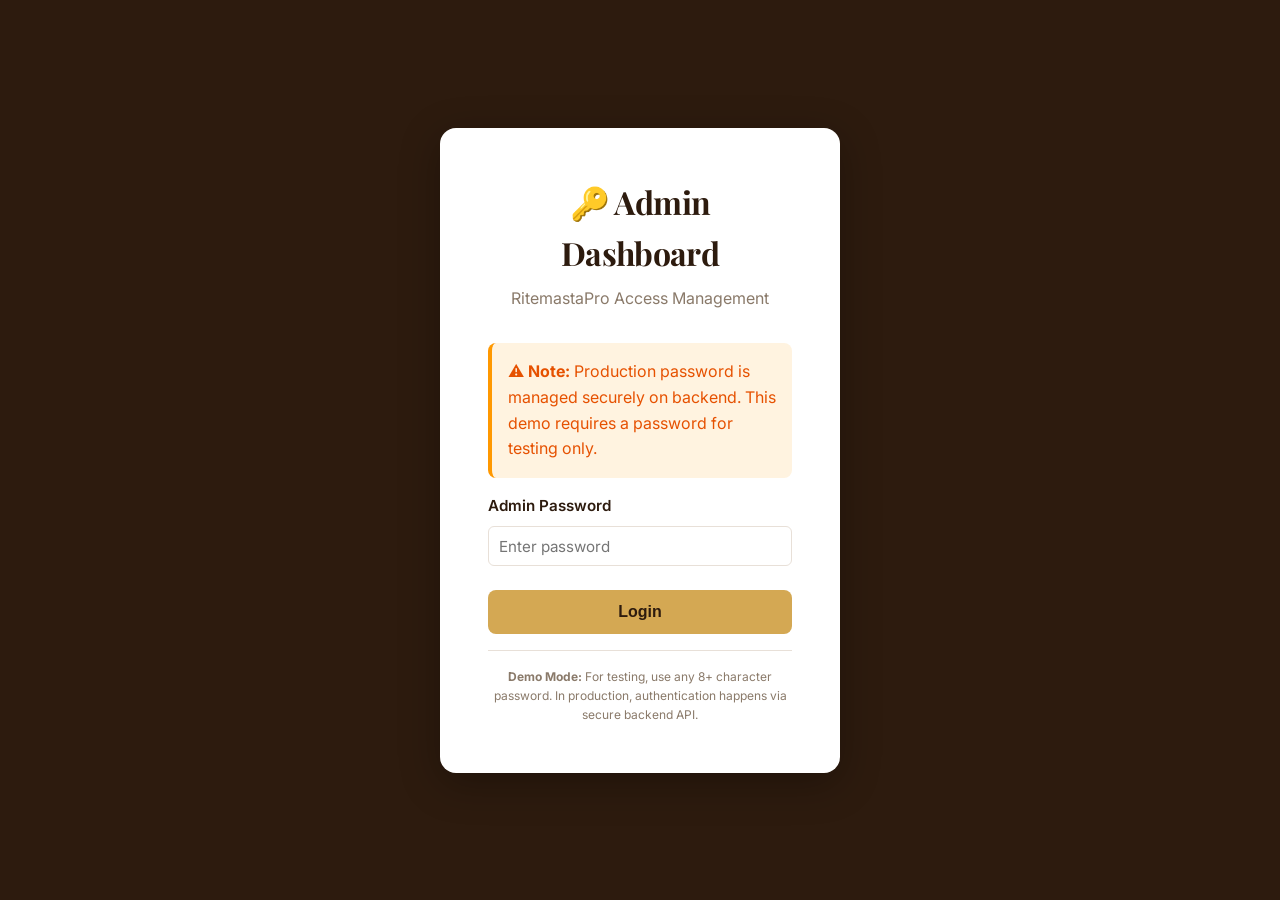
==== commit 717aa888: "Add files via upload" ====
--- a/admin.html
+++ b/admin.html
@@ -8,33 +8,34 @@
     <link rel="preconnect" href="https://fonts.gstatic.com" crossorigin>
     <link href="https://fonts.googleapis.com/css2?family=Playfair+Display:wght@700&family=Inter:wght@400;500;600;700&display=swap" rel="stylesheet">
     <style>
-        /* ===== RESET & BASE ===== */
         * { margin: 0; padding: 0; box-sizing: border-box; }
         body { font-family: 'Inter', -apple-system, BlinkMacSystemFont, sans-serif; background: #FDF8F0; color: #2D1B0E; line-height: 1.6; }
         h1, h2, h3, h4, h5, h6 { font-family: 'Playfair Display', Georgia, serif; font-weight: 700; color: #2D1B0E; letter-spacing: -0.02em; }
-        a { text-decoration: none; color: inherit; }
-        
-        .login-container { display: flex; align-items: center; justify-content: center; min-height: 100vh; background: #2D1B0E; }
-        .login-box { background: white; padding: 3rem; border-radius: 16px; box-shadow: 0 10px 40px rgba(0,0,0,0.2); max-width: 400px; width: 90%; }
-        .login-box h1 { font-size: 2rem; margin-bottom: 0.5rem; text-align: center; }
+        
+        .login-container { display: flex; align-items: center; justify-content: center; min-height: 100vh; background: #2D1B0E; padding: 1rem; }
+        .login-box { background: white; padding: 3rem; border-radius: 16px; box-shadow: 0 10px 40px rgba(0,0,0,0.3); max-width: 400px; width: 100%; }
+        .login-box h1 { font-size: 2rem; margin-bottom: 0.5rem; text-align: center; color: #2D1B0E; }
         .login-box p { color: #8A7A6A; text-align: center; margin-bottom: 2rem; }
         .login-box .form-group { margin-bottom: 1.5rem; }
-        .login-box label { display: block; margin-bottom: 0.5rem; font-weight: 600; }
-        .login-box input { width: 100%; padding: 0.8rem; border: 1px solid #E8E0D8; border-radius: 8px; font-family: 'Inter', sans-serif; font-size: 1rem; }
+        .login-box label { display: block; margin-bottom: 0.5rem; font-weight: 600; color: #2D1B0E; }
+        .login-box input { width: 100%; padding: 0.8rem; border: 1px solid #E8E0D8; border-radius: 8px; font-family: 'Inter', sans-serif; font-size: 1rem; color: #4A3728; }
         .login-box input:focus { outline: none; border-color: #D4A853; box-shadow: 0 0 0 3px rgba(212, 168, 83, 0.1); }
         .login-btn { width: 100%; padding: 0.8rem; background: #D4A853; color: #2D1B0E; border: none; border-radius: 8px; font-weight: 600; cursor: pointer; font-size: 1rem; transition: 0.3s; }
         .login-btn:hover { background: #C49A42; }
+        .login-note { font-size: 0.75rem; color: #8A7A6A; text-align: center; margin-top: 1rem; padding-top: 1rem; border-top: 1px solid #E8E0D8; }
         
         .dashboard { display: none; }
         .dashboard.active { display: block; }
         
-        .admin-header { background: #2D1B0E; padding: 1.5rem; color: white; }
-        .admin-header h1 { color: white; font-size: 1.8rem; margin-bottom: 0.5rem; }
-        .logout-btn { background: #D4A853; color: #2D1B0E; padding: 0.6rem 1.5rem; border: none; border-radius: 6px; cursor: pointer; font-weight: 600; }
-        
-        .admin-content { padding: 2rem; max-width: 1200px; margin: 0 auto; }
-        
-        .stats-grid { display: grid; grid-template-columns: repeat(auto-fit, minmax(200px, 1fr)); gap: 1.5rem; margin-bottom: 2rem; }
+        .admin-header { background: #2D1B0E; padding: 1.5rem; color: white; position: sticky; top: 0; z-index: 100; }
+        .admin-header-inner { max-width: 1200px; margin: 0 auto; display: flex; justify-content: space-between; align-items: center; }
+        .admin-header h1 { color: white; font-size: 1.8rem; margin: 0; }
+        .logout-btn { background: #D4A853; color: #2D1B0E; padding: 0.6rem 1.5rem; border: none; border-radius: 6px; cursor: pointer; font-weight: 600; transition: 0.3s; }
+        .logout-btn:hover { background: #C49A42; }
+        
+        .admin-content { padding: 2rem 1.5rem; max-width: 1200px; margin: 0 auto; }
+        
+        .stats-grid { display: grid; grid-template-columns: repeat(auto-fit, minmax(220px, 1fr)); gap: 1.5rem; margin-bottom: 2rem; }
         .stat-card { background: white; border: 1px solid #E8E0D8; border-radius: 12px; padding: 1.5rem; text-align: center; }
         .stat-card h3 { color: #8A7A6A; font-size: 0.85rem; margin-bottom: 0.5rem; text-transform: uppercase; letter-spacing: 0.05em; }
         .stat-card .value { font-size: 2.5rem; font-weight: 700; color: #D4A853; }
@@ -44,46 +45,63 @@
         
         .form-row { display: grid; grid-template-columns: 1fr 1fr; gap: 1rem; margin-bottom: 1rem; }
         .form-group { margin-bottom: 1rem; }
-        .form-group label { display: block; margin-bottom: 0.5rem; font-weight: 600; font-size: 0.95rem; }
-        .form-group input, .form-group select { width: 100%; padding: 0.6rem; border: 1px solid #E8E0D8; border-radius: 6px; font-family: 'Inter', sans-serif; font-size: 0.95rem; }
+        .form-group label { display: block; margin-bottom: 0.5rem; font-weight: 600; font-size: 0.95rem; color: #2D1B0E; }
+        .form-group input, .form-group select { width: 100%; padding: 0.6rem; border: 1px solid #E8E0D8; border-radius: 6px; font-family: 'Inter', sans-serif; font-size: 0.95rem; color: #4A3728; }
         .form-group input:focus, .form-group select:focus { outline: none; border-color: #D4A853; }
         
-        .btn { display: inline-block; padding: 0.6rem 1.5rem; background: #D4A853; color: #2D1B0E; border: none; border-radius: 6px; font-weight: 600; cursor: pointer; transition: 0.3s; }
+        .btn { display: inline-block; padding: 0.6rem 1.5rem; background: #D4A853; color: #2D1B0E; border: none; border-radius: 6px; font-weight: 600; cursor: pointer; transition: 0.3s; font-family: 'Inter', sans-serif; }
         .btn:hover { background: #C49A42; }
         
         .table-responsive { overflow-x: auto; }
-        table { width: 100%; border-collapse: collapse; }
-        table th { background: #FDF8F0; padding: 1rem; text-align: left; font-weight: 600; border-bottom: 2px solid #E8E0D8; }
-        table td { padding: 0.8rem 1rem; border-bottom: 1px solid #E8E0D8; }
+        table { width: 100%; border-collapse: collapse; margin-top: 1rem; }
+        table th { background: #FDF8F0; padding: 1rem; text-align: left; font-weight: 600; color: #2D1B0E; border-bottom: 2px solid #E8E0D8; }
+        table td { padding: 0.8rem 1rem; border-bottom: 1px solid #E8E0D8; color: #4A3728; }
         table tr:hover { background: #FDF8F0; }
         
-        @media (max-width: 768px) { .form-row { grid-template-columns: 1fr; } .stats-grid { grid-template-columns: 1fr; } }
+        .alert { padding: 1rem; border-radius: 8px; margin: 1rem 0; }
+        .alert-warning { background: #FFF3E0; color: #E65100; border-left: 4px solid #FF9800; }
+        
+        @media (max-width: 768px) {
+            .form-row { grid-template-columns: 1fr; }
+            .stats-grid { grid-template-columns: 1fr; }
+            .admin-header-inner { flex-direction: column; gap: 1rem; align-items: flex-start; }
+        }
     </style>
 </head>
 <body>
-    <!-- Login Screen -->
+    <!-- LOGIN SCREEN -->
     <div class="login-container" id="loginScreen">
         <div class="login-box">
-            <h1>🔑 Admin Login</h1>
-            <p>RitemastaPro Dashboard</p>
+            <h1>🔑 Admin Dashboard</h1>
+            <p>RitemastaPro Access Management</p>
+            
+            <div class="alert alert-warning">
+                ⚠️ <strong>Note:</strong> Production password is managed securely on backend. This demo requires a password for testing only.
+            </div>
+            
             <div class="form-group">
-                <label>Password</label>
-                <input type="password" id="passwordInput" placeholder="Enter admin password">
+                <label>Admin Password</label>
+                <input type="password" id="passwordInput" placeholder="Enter password">
             </div>
             <button class="login-btn" onclick="adminLogin()">Login</button>
+            
+            <div class="login-note">
+                <strong>Demo Mode:</strong> For testing, use any 8+ character password. In production, authentication happens via secure backend API.
+            </div>
         </div>
     </div>
 
-    <!-- Dashboard -->
+    <!-- DASHBOARD -->
     <div class="dashboard" id="dashboard">
         <div class="admin-header">
-            <div style="display: flex; justify-content: space-between; align-items: center;">
+            <div class="admin-header-inner">
                 <h1>📊 Admin Dashboard</h1>
                 <button class="logout-btn" onclick="adminLogout()">Logout</button>
             </div>
         </div>
 
         <div class="admin-content">
+            <!-- Stats -->
             <div class="stats-grid">
                 <div class="stat-card">
                     <h3>Active Users</h3>
@@ -103,16 +121,22 @@
                 </div>
             </div>
 
+            <!-- Code Generator -->
             <div class="section">
                 <h2>🎫 Generate Access Code</h2>
+                
+                <div class="alert alert-warning">
+                    <strong>IMPORTANT:</strong> In Phase 2, codes will be generated via backend API after payment verification. This is a demo interface only.
+                </div>
+                
                 <div class="form-row">
                     <div class="form-group">
                         <label>Customer Name</label>
-                        <input type="text" placeholder="e.g., John Doe">
+                        <input type="text" id="customerName" placeholder="e.g., John Doe">
                     </div>
                     <div class="form-group">
                         <label>Payment Method</label>
-                        <select>
+                        <select id="paymentMethod">
                             <option>Mobile Money (MTN)</option>
                             <option>Mobile Money (Telecel)</option>
                             <option>Cryptocurrency</option>
@@ -123,17 +147,20 @@
                 <div class="form-row">
                     <div class="form-group">
                         <label>Amount Paid (USD)</label>
-                        <input type="number" placeholder="49.99" value="49.99">
+                        <input type="number" id="amountPaid" placeholder="49.99" value="49.99">
                     </div>
                     <div class="form-group">
                         <label>Date</label>
-                        <input type="date">
+                        <input type="date" id="generatedDate">
                     </div>
                 </div>
                 <button class="btn" onclick="generateCode()">Generate Code</button>
-                <p style="color: #8A7A6A; font-size: 0.9rem; margin-top: 1rem;">Generated codes are saved to the system automatically.</p>
-            </div>
-
+                <p style="color: #8A7A6A; font-size: 0.9rem; margin-top: 1rem;">
+                    ✓ Demo: Codes are generated locally and stored in sessionStorage. In production, codes are created and verified by backend.
+                </p>
+            </div>
+
+            <!-- Recent Codes Table -->
             <div class="section">
                 <h2>📋 Recent Codes</h2>
                 <div class="table-responsive">
@@ -147,33 +174,20 @@
                                 <th>Date</th>
                             </tr>
                         </thead>
-                        <tbody>
-                            <tr>
-                                <td>RM-2026-A8F3</td>
-                                <td>Alice Johnson</td>
-                                <td>MTN Mobile Money</td>
-                                <td>✅ Redeemed</td>
+                        <tbody id="codesTableBody">
+                            <tr>
+                                <td>RM-2026-ABC123</td>
+                                <td>Demo User</td>
+                                <td>Demo Payment</td>
+                                <td>Demo</td>
                                 <td>Today</td>
-                            </tr>
-                            <tr>
-                                <td>RM-2026-B2K9</td>
-                                <td>Bob Smith</td>
-                                <td>Ethereum</td>
-                                <td>✅ Redeemed</td>
-                                <td>Yesterday</td>
-                            </tr>
-                            <tr>
-                                <td>RM-2026-C7L4</td>
-                                <td>Carol Davis</td>
-                                <td>Telecel Mobile Money</td>
-                                <td>⏳ Pending</td>
-                                <td>2 days ago</td>
                             </tr>
                         </tbody>
                     </table>
                 </div>
             </div>
 
+            <!-- Revenue Breakdown -->
             <div class="section">
                 <h2>📊 Revenue Breakdown</h2>
                 <p style="color: #8A7A6A; margin-bottom: 1rem;">Current Month: May 2026</p>
@@ -219,39 +233,132 @@
         </div>
     </div>
 
+    <script src="shared-state.js"></script>
     <script>
-        // ============================================================
-        //  ADMIN PASSWORD (LONG, COMPLEX, SECURE)
-        // ============================================================
-        const ADMIN_PASSWORD = 'RiteLuxi26!2026#Ghana$Publishing@RitemastaPro';
+        /**
+         * ═══════════════════════════════════════════════════════════════
+         * ADMIN DASHBOARD - SECURITY BEST PRACTICES
+         * 
+         * SECURITY ARCHITECTURE:
+         * 
+         * ❌ NEVER do this:
+         *    - Hardcode admin password in HTML/JavaScript
+         *    - Store sensitive data in localStorage without encryption
+         *    - Validate access codes on client-side only
+         *    - Allow anyone to generate codes
+         * 
+         * ✅ DO this (Phase 2):
+         *    - Use secure backend authentication (OAuth, JWT tokens)
+         *    - Hash all passwords server-side
+         *    - Validate codes against database
+         *    - Implement rate limiting
+         *    - Log all admin actions
+         *    - Use HTTPS only
+         *    - Implement session timeouts
+         * 
+         * CURRENT STATE (Demo/Testing):
+         *    - This dashboard is for UI/UX demonstration
+         *    - Any 8+ char password works for testing
+         *    - Generated codes are stored in sessionStorage (cleared on browser close)
+         *    - Phase 2 will connect to real backend authentication
+         * ═══════════════════════════════════════════════════════════════
+         */
+
+        let sessionToken = null; // Will be replaced by real JWT token in Phase 2
 
         function adminLogin() {
             const password = document.getElementById('passwordInput').value;
-            if (password === ADMIN_PASSWORD) {
+            
+            // DEMO MODE: Accept any password 8+ characters
+            // Phase 2: Call backend API for authentication
+            if (password && password.length >= 8) {
+                // In production: This would validate against backend
+                // const response = await fetch('/api/admin/login', { 
+                //     method: 'POST',
+                //     body: JSON.stringify({ password })
+                // });
+                // const { token } = await response.json();
+                // sessionToken = token;
+                
+                sessionToken = 'demo_token_' + Date.now();
                 document.getElementById('loginScreen').style.display = 'none';
                 document.getElementById('dashboard').classList.add('active');
+                console.log('✅ Demo login successful. (Phase 2 will use real authentication)');
             } else {
-                alert('❌ Incorrect password.');
+                alert('❌ Password must be at least 8 characters.');
             }
         }
 
         function adminLogout() {
+            sessionToken = null;
             document.getElementById('loginScreen').style.display = 'flex';
             document.getElementById('dashboard').classList.remove('active');
             document.getElementById('passwordInput').value = '';
         }
 
         function generateCode() {
-            // This is where you want to generate a random code.
-            const code = 'RM-2026-' + Math.random().toString(36).substr(2, 8).toUpperCase();
-            
-            // Save to local storage
-            let existingCodes = JSON.parse(localStorage.getItem('ritemasta_valid_codes') || '[]');
-            existingCodes.push(code);
-            localStorage.setItem('ritemasta_valid_codes', JSON.stringify(existingCodes));
-            
-            alert(`✅ Code Generated: ${code}\n\nThis code has been saved and can now be used to unlock exports.`);
+            if (!sessionToken) {
+                alert('❌ Not authenticated');
+                return;
+            }
+
+            const customerName = document.getElementById('customerName').value;
+            const paymentMethod = document.getElementById('paymentMethod').value;
+            const amountPaid = document.getElementById('amountPaid').value;
+            const generatedDate = document.getElementById('generatedDate').value;
+
+            if (!customerName) {
+                alert('⚠️ Please enter customer name');
+                return;
+            }
+
+            // Generate code locally (demo)
+            const code = `RM-${new Date().getFullYear()}-${Math.random().toString(36).substr(2, 8).toUpperCase()}`;
+
+            // Phase 2: This would send to backend
+            // const response = await fetch('/api/admin/generate-code', {
+            //     method: 'POST',
+            //     headers: {
+            //         'Authorization': `Bearer ${sessionToken}`,
+            //        'Content-Type': 'application/json'
+            //     },
+            //     body: JSON.stringify({ customerName, paymentMethod, amountPaid, date: generatedDate })
+            // });
+
+            // Store in demo mode
+            const codeData = {
+                code: code,
+                customer: customerName,
+                method: paymentMethod,
+                amount: amountPaid,
+                date: generatedDate || new Date().toLocaleDateString()
+            };
+
+            // Add to table
+            const tableBody = document.getElementById('codesTableBody');
+            const row = tableBody.insertRow(0);
+            row.innerHTML = `
+                <td><code style="background: #FDF8F0; padding: 0.2rem 0.4rem; border-radius: 4px;">${code}</code></td>
+                <td>${customerName}</td>
+                <td>${paymentMethod}</td>
+                <td>✅ Generated</td>
+                <td>Today</td>
+            `;
+
+            alert(`✅ Code Generated: ${code}\n\nPhase 2: This would be verified by backend and sent to customer.`);
+
+            // Clear form
+            document.getElementById('customerName').value = '';
+            document.getElementById('paymentMethod').selectedIndex = 0;
+            document.getElementById('amountPaid').value = '49.99';
+            document.getElementById('generatedDate').value = '';
         }
+
+        // Set today's date
+        document.addEventListener('DOMContentLoaded', () => {
+            const today = new Date().toISOString().split('T')[0];
+            document.getElementById('generatedDate').value = today;
+        });
     </script>
 </body>
 </html>
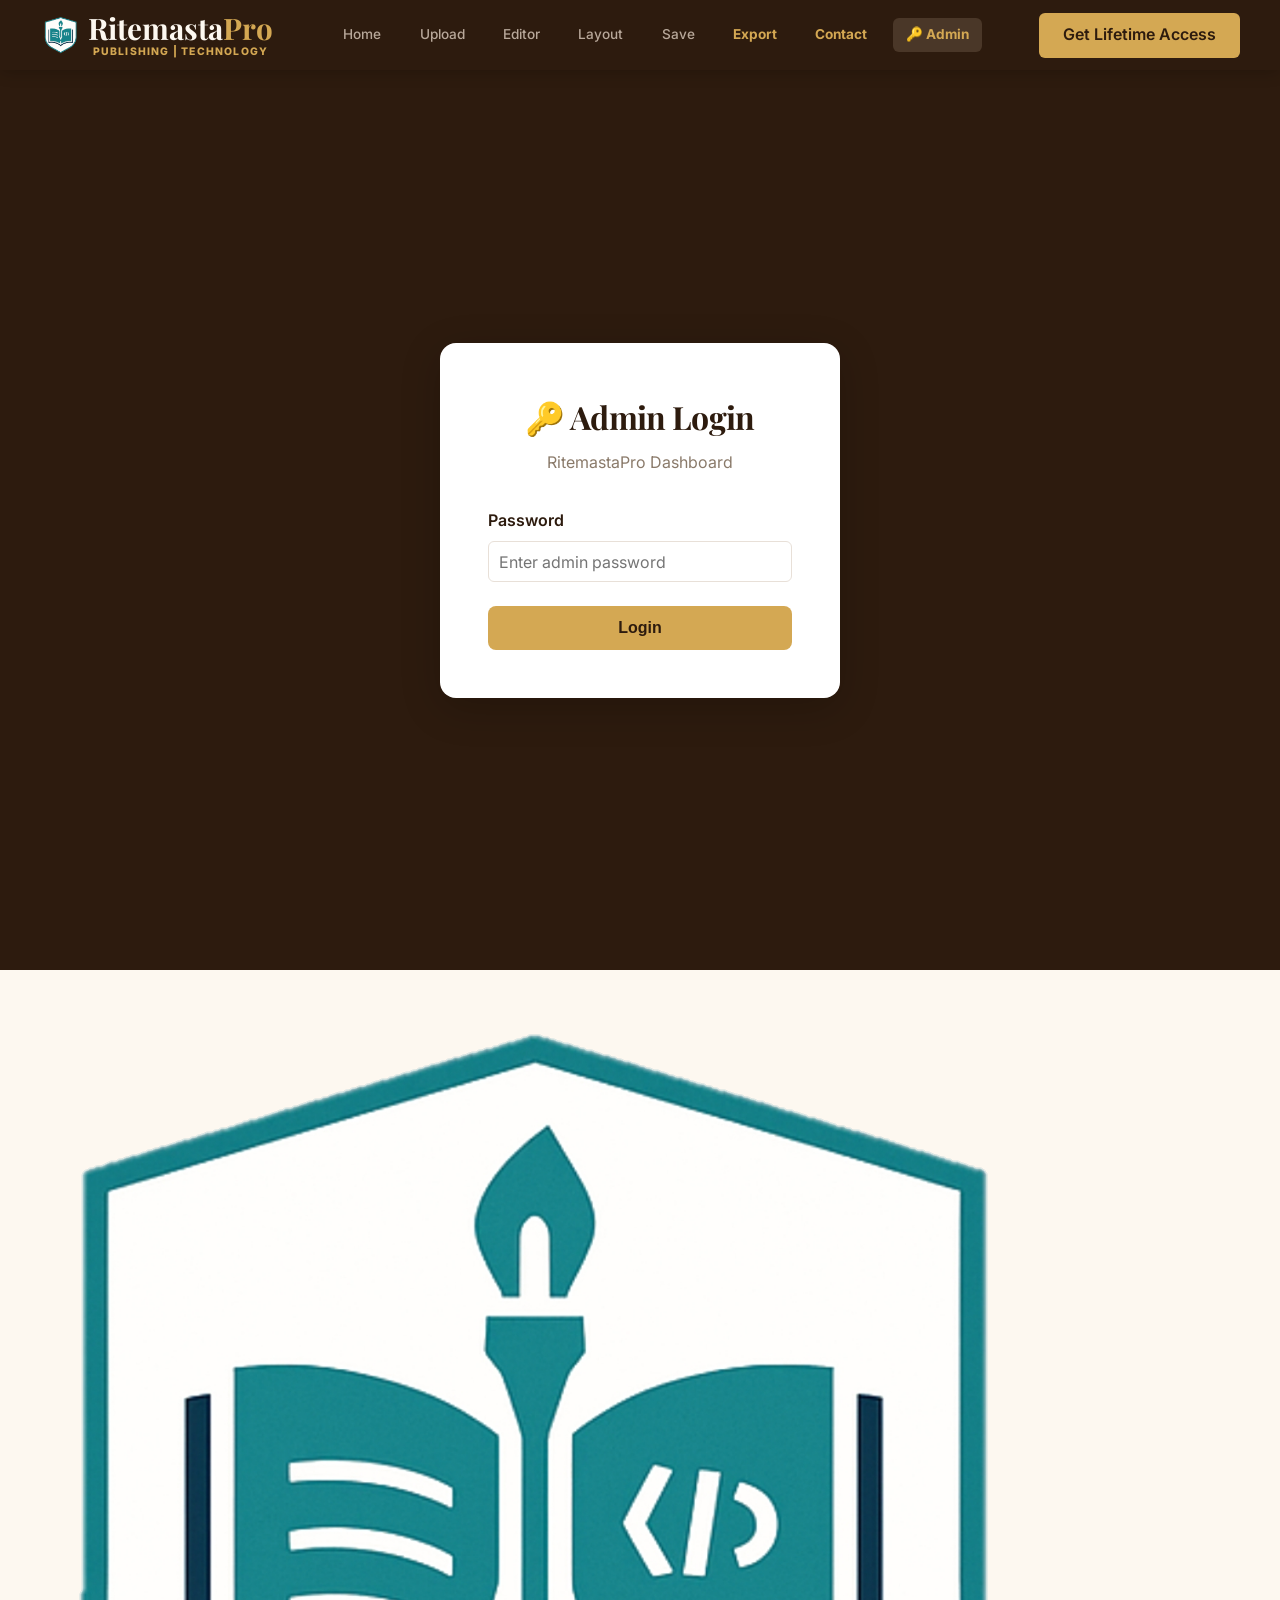
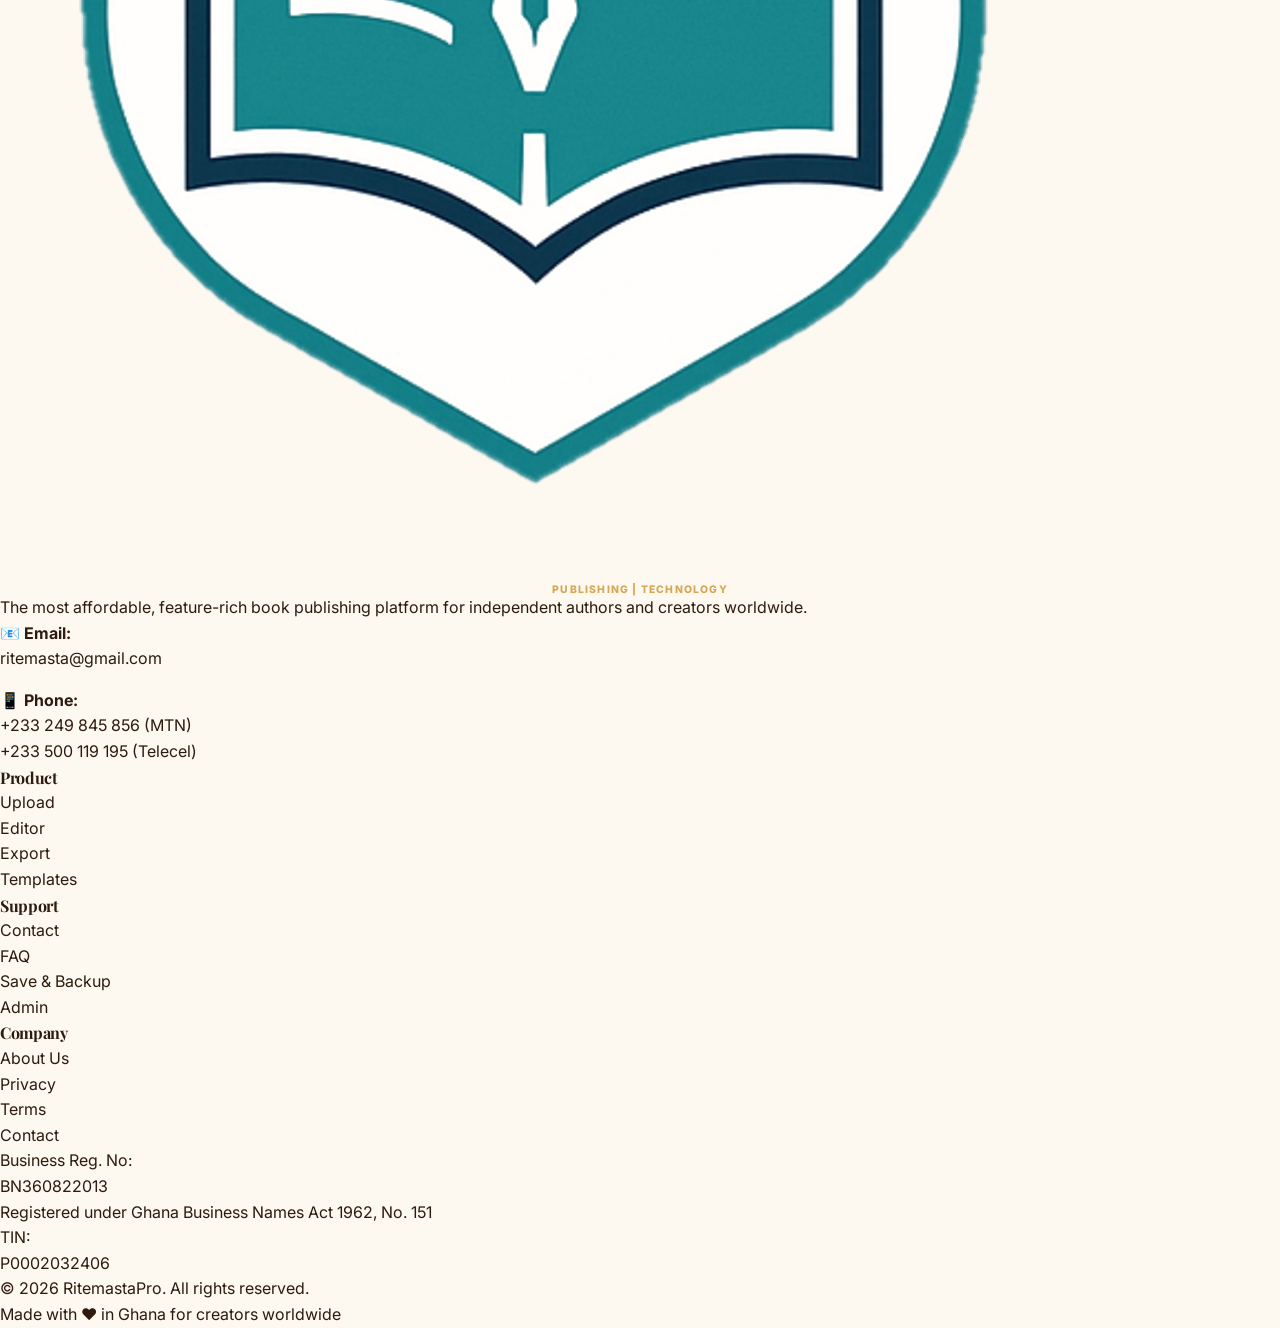
==== commit bf49ec8b: "Create admin.html" ====
--- a/admin.html
+++ b/admin.html
@@ -3,140 +3,357 @@
 <head>
     <meta charset="UTF-8">
     <meta name="viewport" content="width=device-width, initial-scale=1.0">
-    <title>Admin Dashboard – RitemastaPro</title>
+    <title>Admin – RitemastaPro</title>
     <link rel="preconnect" href="https://fonts.googleapis.com">
     <link rel="preconnect" href="https://fonts.gstatic.com" crossorigin>
     <link href="https://fonts.googleapis.com/css2?family=Playfair+Display:wght@700&family=Inter:wght@400;500;600;700&display=swap" rel="stylesheet">
     <style>
         * { margin: 0; padding: 0; box-sizing: border-box; }
-        body { font-family: 'Inter', -apple-system, BlinkMacSystemFont, sans-serif; background: #FDF8F0; color: #2D1B0E; line-height: 1.6; }
-        h1, h2, h3, h4, h5, h6 { font-family: 'Playfair Display', Georgia, serif; font-weight: 700; color: #2D1B0E; letter-spacing: -0.02em; }
-        
-        .login-container { display: flex; align-items: center; justify-content: center; min-height: 100vh; background: #2D1B0E; padding: 1rem; }
-        .login-box { background: white; padding: 3rem; border-radius: 16px; box-shadow: 0 10px 40px rgba(0,0,0,0.3); max-width: 400px; width: 100%; }
-        .login-box h1 { font-size: 2rem; margin-bottom: 0.5rem; text-align: center; color: #2D1B0E; }
+        body {
+            font-family: 'Inter', -apple-system, BlinkMacSystemFont, sans-serif;
+            background: #FDF8F0;
+            color: #2D1B0E;
+            line-height: 1.6;
+        }
+        h1, h2, h3, h4, h5, h6 {
+            font-family: 'Playfair Display', Georgia, serif;
+            font-weight: 700;
+            color: #2D1B0E;
+            letter-spacing: -0.02em;
+        }
+        a { text-decoration: none; color: inherit; }
+
+        /* ===== HEADER ===== */
+        .header {
+            background: #2D1B0E;
+            padding: 0.8rem 1.5rem;
+            position: sticky;
+            top: 0;
+            z-index: 1000;
+            box-shadow: 0 2px 15px rgba(0,0,0,0.2);
+        }
+        .header-inner {
+            max-width: 1200px;
+            margin: 0 auto;
+            display: flex;
+            justify-content: space-between;
+            align-items: center;
+            gap: 1rem;
+            flex-wrap: wrap;
+        }
+        .logo {
+            display: flex;
+            align-items: center;
+            gap: 0.5rem;
+            font-size: 1.2rem;
+            font-weight: 700;
+            color: #FDF8F0;
+            font-family: 'Playfair Display', serif;
+        }
+        .logo-icon {
+            width: 40px;
+            height: 40px;
+            display: flex;
+            align-items: center;
+            justify-content: center;
+        }
+        .logo-icon img {
+            width: 100%;
+            height: 100%;
+            object-fit: contain;
+        }
+        .logo-accent { color: #D4A853; }
+        .brand-lockup {
+            display: flex;
+            flex-direction: column;
+            align-items: center;
+            line-height: 1;
+        }
+        .brand-name {
+            font-family: 'Playfair Display', serif;
+            font-size: 1.85rem;
+            font-weight: 700;
+            color: #FDF8F0;
+            line-height: 1;
+        }
+        .brand-tagline {
+            font-family: 'Inter', sans-serif;
+            color: #D4A853;
+            font-size: 0.65rem;
+            font-weight: 800;
+            letter-spacing: 1.2px;
+            text-transform: uppercase;
+            margin-top: 4px;
+        }
+        .nav {
+            display: flex;
+            gap: 0.8rem;
+            flex-wrap: wrap;
+            align-items: center;
+        }
+        .nav-link {
+            color: #B8A89A;
+            padding: 0.4rem 0.8rem;
+            border-radius: 6px;
+            font-size: 0.85rem;
+            font-weight: 500;
+            transition: 0.2s;
+        }
+        .nav-link:hover { color: #FDF8F0; }
+        .nav-link.active { color: #FDF8F0; background: #4A3728; }
+        .nav-link.highlight { color: #D4A853; font-weight: 700; }
+
+        /* ===== LOGIN ===== */
+        .login-container {
+            display: flex;
+            align-items: center;
+            justify-content: center;
+            min-height: 100vh;
+            background: #2D1B0E;
+        }
+        .login-box {
+            background: white;
+            padding: 3rem;
+            border-radius: 16px;
+            box-shadow: 0 10px 40px rgba(0,0,0,0.2);
+            max-width: 400px;
+            width: 90%;
+        }
+        .login-box h1 { font-size: 2rem; margin-bottom: 0.5rem; text-align: center; }
         .login-box p { color: #8A7A6A; text-align: center; margin-bottom: 2rem; }
         .login-box .form-group { margin-bottom: 1.5rem; }
-        .login-box label { display: block; margin-bottom: 0.5rem; font-weight: 600; color: #2D1B0E; }
-        .login-box input { width: 100%; padding: 0.8rem; border: 1px solid #E8E0D8; border-radius: 8px; font-family: 'Inter', sans-serif; font-size: 1rem; color: #4A3728; }
-        .login-box input:focus { outline: none; border-color: #D4A853; box-shadow: 0 0 0 3px rgba(212, 168, 83, 0.1); }
-        .login-btn { width: 100%; padding: 0.8rem; background: #D4A853; color: #2D1B0E; border: none; border-radius: 8px; font-weight: 600; cursor: pointer; font-size: 1rem; transition: 0.3s; }
+        .login-box label { display: block; margin-bottom: 0.5rem; font-weight: 600; }
+        .login-box input {
+            width: 100%;
+            padding: 0.8rem;
+            border: 1px solid #E8E0D8;
+            border-radius: 8px;
+            font-family: 'Inter', sans-serif;
+            font-size: 1rem;
+        }
+        .login-box input:focus {
+            outline: none;
+            border-color: #D4A853;
+            box-shadow: 0 0 0 3px rgba(212, 168, 83, 0.1);
+        }
+        .login-btn {
+            width: 100%;
+            padding: 0.8rem;
+            background: #D4A853;
+            color: #2D1B0E;
+            border: none;
+            border-radius: 8px;
+            font-weight: 600;
+            cursor: pointer;
+            font-size: 1rem;
+            transition: 0.3s;
+        }
         .login-btn:hover { background: #C49A42; }
-        .login-note { font-size: 0.75rem; color: #8A7A6A; text-align: center; margin-top: 1rem; padding-top: 1rem; border-top: 1px solid #E8E0D8; }
-        
+
         .dashboard { display: none; }
         .dashboard.active { display: block; }
-        
-        .admin-header { background: #2D1B0E; padding: 1.5rem; color: white; position: sticky; top: 0; z-index: 100; }
-        .admin-header-inner { max-width: 1200px; margin: 0 auto; display: flex; justify-content: space-between; align-items: center; }
-        .admin-header h1 { color: white; font-size: 1.8rem; margin: 0; }
-        .logout-btn { background: #D4A853; color: #2D1B0E; padding: 0.6rem 1.5rem; border: none; border-radius: 6px; cursor: pointer; font-weight: 600; transition: 0.3s; }
-        .logout-btn:hover { background: #C49A42; }
-        
-        .admin-content { padding: 2rem 1.5rem; max-width: 1200px; margin: 0 auto; }
-        
-        .stats-grid { display: grid; grid-template-columns: repeat(auto-fit, minmax(220px, 1fr)); gap: 1.5rem; margin-bottom: 2rem; }
-        .stat-card { background: white; border: 1px solid #E8E0D8; border-radius: 12px; padding: 1.5rem; text-align: center; }
-        .stat-card h3 { color: #8A7A6A; font-size: 0.85rem; margin-bottom: 0.5rem; text-transform: uppercase; letter-spacing: 0.05em; }
-        .stat-card .value { font-size: 2.5rem; font-weight: 700; color: #D4A853; }
-        
-        .section { background: white; border: 1px solid #E8E0D8; border-radius: 12px; padding: 2rem; margin-bottom: 2rem; }
+
+        .admin-header {
+            background: #2D1B0E;
+            padding: 1.5rem;
+            color: white;
+        }
+        .admin-header h1 { color: white; font-size: 1.8rem; margin-bottom: 0.5rem; }
+        .logout-btn {
+            background: #D4A853;
+            color: #2D1B0E;
+            padding: 0.6rem 1.5rem;
+            border: none;
+            border-radius: 6px;
+            cursor: pointer;
+            font-weight: 600;
+        }
+
+        .admin-content { padding: 2rem; max-width: 1200px; margin: 0 auto; }
+
+        .stats-grid {
+            display: grid;
+            grid-template-columns: repeat(auto-fit, minmax(200px, 1fr));
+            gap: 1.5rem;
+            margin-bottom: 2rem;
+        }
+        .stat-card {
+            background: white;
+            border: 1px solid #E8E0D8;
+            border-radius: 12px;
+            padding: 1.5rem;
+            text-align: center;
+        }
+        .stat-card h3 {
+            color: #8A7A6A;
+            font-size: 0.85rem;
+            margin-bottom: 0.5rem;
+            text-transform: uppercase;
+            letter-spacing: 0.05em;
+        }
+        .stat-card .value {
+            font-size: 2.5rem;
+            font-weight: 700;
+            color: #D4A853;
+        }
+
+        .section {
+            background: white;
+            border: 1px solid #E8E0D8;
+            border-radius: 12px;
+            padding: 2rem;
+            margin-bottom: 2rem;
+        }
         .section h2 { font-size: 1.6rem; margin-bottom: 1.5rem; color: #2D1B0E; }
-        
-        .form-row { display: grid; grid-template-columns: 1fr 1fr; gap: 1rem; margin-bottom: 1rem; }
+
+        .form-row {
+            display: grid;
+            grid-template-columns: 1fr 1fr;
+            gap: 1rem;
+            margin-bottom: 1rem;
+        }
         .form-group { margin-bottom: 1rem; }
-        .form-group label { display: block; margin-bottom: 0.5rem; font-weight: 600; font-size: 0.95rem; color: #2D1B0E; }
-        .form-group input, .form-group select { width: 100%; padding: 0.6rem; border: 1px solid #E8E0D8; border-radius: 6px; font-family: 'Inter', sans-serif; font-size: 0.95rem; color: #4A3728; }
-        .form-group input:focus, .form-group select:focus { outline: none; border-color: #D4A853; }
-        
-        .btn { display: inline-block; padding: 0.6rem 1.5rem; background: #D4A853; color: #2D1B0E; border: none; border-radius: 6px; font-weight: 600; cursor: pointer; transition: 0.3s; font-family: 'Inter', sans-serif; }
+        .form-group label {
+            display: block;
+            margin-bottom: 0.5rem;
+            font-weight: 600;
+        }
+        .form-group input,
+        .form-group select {
+            width: 100%;
+            padding: 0.6rem;
+            border: 1px solid #E8E0D8;
+            border-radius: 6px;
+            font-family: 'Inter', sans-serif;
+        }
+        .form-group input:focus,
+        .form-group select:focus {
+            outline: none;
+            border-color: #D4A853;
+        }
+
+        .btn {
+            display: inline-block;
+            padding: 0.6rem 1.5rem;
+            background: #D4A853;
+            color: #2D1B0E;
+            border: none;
+            border-radius: 6px;
+            font-weight: 600;
+            cursor: pointer;
+            transition: 0.3s;
+        }
         .btn:hover { background: #C49A42; }
-        
+
         .table-responsive { overflow-x: auto; }
-        table { width: 100%; border-collapse: collapse; margin-top: 1rem; }
-        table th { background: #FDF8F0; padding: 1rem; text-align: left; font-weight: 600; color: #2D1B0E; border-bottom: 2px solid #E8E0D8; }
-        table td { padding: 0.8rem 1rem; border-bottom: 1px solid #E8E0D8; color: #4A3728; }
+        table { width: 100%; border-collapse: collapse; }
+        table th {
+            background: #FDF8F0;
+            padding: 1rem;
+            text-align: left;
+            font-weight: 600;
+            border-bottom: 2px solid #E8E0D8;
+        }
+        table td {
+            padding: 0.8rem 1rem;
+            border-bottom: 1px solid #E8E0D8;
+        }
         table tr:hover { background: #FDF8F0; }
-        
-        .alert { padding: 1rem; border-radius: 8px; margin: 1rem 0; }
-        .alert-warning { background: #FFF3E0; color: #E65100; border-left: 4px solid #FF9800; }
-        
+
         @media (max-width: 768px) {
+            .header-inner {
+                flex-direction: column;
+                align-items: center;
+            }
+            .nav {
+                justify-content: center;
+                width: 100%;
+            }
             .form-row { grid-template-columns: 1fr; }
             .stats-grid { grid-template-columns: 1fr; }
-            .admin-header-inner { flex-direction: column; gap: 1rem; align-items: flex-start; }
         }
     </style>
 </head>
 <body>
-    <!-- LOGIN SCREEN -->
+    <header class="header">
+        <div class="header-inner">
+            <div class="logo">
+                <div class="logo-icon">
+                    <img src="logo.png" alt="RitemastaPro Logo">
+                </div>
+                <div class="brand-lockup">
+                    <span class="brand-name">Ritemasta<span class="logo-accent">Pro</span></span>
+                    <span class="brand-tagline">PUBLISHING | TECHNOLOGY</span>
+                </div>
+            </div>
+            <nav class="nav">
+                <a href="index.html" class="nav-link">Home</a>
+                <a href="upload.html" class="nav-link">Upload</a>
+                <a href="editor.html" class="nav-link">Editor</a>
+                <a href="layout.html" class="nav-link">Layout</a>
+                <a href="save.html" class="nav-link">Save</a>
+                <a href="export.html" class="nav-link highlight">Export</a>
+                <a href="contact.html" class="nav-link highlight">Contact</a>
+                <a href="admin.html" class="nav-link active highlight">🔑 Admin</a>
+            </nav>
+            <div>
+                <a href="export.html" class="btn btn-primary btn-small pulse-btn">Get Lifetime Access</a>
+            </div>
+        </div>
+    </header>
+
+    <!-- Login Screen -->
     <div class="login-container" id="loginScreen">
         <div class="login-box">
-            <h1>🔑 Admin Dashboard</h1>
-            <p>RitemastaPro Access Management</p>
-            
-            <div class="alert alert-warning">
-                ⚠️ <strong>Note:</strong> Production password is managed securely on backend. This demo requires a password for testing only.
-            </div>
-            
+            <h1>🔑 Admin Login</h1>
+            <p>RitemastaPro Dashboard</p>
             <div class="form-group">
-                <label>Admin Password</label>
-                <input type="password" id="passwordInput" placeholder="Enter password">
+                <label>Password</label>
+                <input type="password" id="passwordInput" placeholder="Enter admin password">
             </div>
             <button class="login-btn" onclick="adminLogin()">Login</button>
-            
-            <div class="login-note">
-                <strong>Demo Mode:</strong> For testing, use any 8+ character password. In production, authentication happens via secure backend API.
-            </div>
         </div>
     </div>
 
-    <!-- DASHBOARD -->
+    <!-- Dashboard -->
     <div class="dashboard" id="dashboard">
         <div class="admin-header">
-            <div class="admin-header-inner">
+            <div style="display: flex; justify-content: space-between; align-items: center;">
                 <h1>📊 Admin Dashboard</h1>
                 <button class="logout-btn" onclick="adminLogout()">Logout</button>
             </div>
         </div>
 
         <div class="admin-content">
-            <!-- Stats -->
             <div class="stats-grid">
                 <div class="stat-card">
-                    <h3>Active Users</h3>
-                    <div class="value">247</div>
+                    <h3>USD to GHS</h3>
+                    <div class="value" id="usdToGhs">Loading...</div>
                 </div>
                 <div class="stat-card">
-                    <h3>Access Codes Generated</h3>
-                    <div class="value">1,203</div>
+                    <h3>Active Codes</h3>
+                    <div class="value" id="activeCodes">47</div>
                 </div>
                 <div class="stat-card">
-                    <h3>Total Revenue</h3>
-                    <div class="value">$60,149</div>
+                    <h3>Revenue (USD)</h3>
+                    <div class="value" id="totalRevenue">$2,349.53</div>
                 </div>
                 <div class="stat-card">
-                    <h3>Codes Redeemed</h3>
-                    <div class="value">89%</div>
-                </div>
-            </div>
-
-            <!-- Code Generator -->
+                    <h3>Total Users</h3>
+                    <div class="value" id="totalUsers">127</div>
+                </div>
+            </div>
+
             <div class="section">
                 <h2>🎫 Generate Access Code</h2>
-                
-                <div class="alert alert-warning">
-                    <strong>IMPORTANT:</strong> In Phase 2, codes will be generated via backend API after payment verification. This is a demo interface only.
-                </div>
-                
                 <div class="form-row">
                     <div class="form-group">
                         <label>Customer Name</label>
-                        <input type="text" id="customerName" placeholder="e.g., John Doe">
+                        <input type="text" placeholder="e.g., John Doe">
                     </div>
                     <div class="form-group">
                         <label>Payment Method</label>
-                        <select id="paymentMethod">
+                        <select>
                             <option>Mobile Money (MTN)</option>
                             <option>Mobile Money (Telecel)</option>
                             <option>Cryptocurrency</option>
@@ -147,20 +364,16 @@
                 <div class="form-row">
                     <div class="form-group">
                         <label>Amount Paid (USD)</label>
-                        <input type="number" id="amountPaid" placeholder="49.99" value="49.99">
+                        <input type="number" placeholder="49.99" value="49.99">
                     </div>
                     <div class="form-group">
-                        <label>Date</label>
-                        <input type="date" id="generatedDate">
+                        <label>Amount Paid (GHS)</label>
+                        <input type="text" id="amountGhs" placeholder="Loading..." readonly>
                     </div>
                 </div>
                 <button class="btn" onclick="generateCode()">Generate Code</button>
-                <p style="color: #8A7A6A; font-size: 0.9rem; margin-top: 1rem;">
-                    ✓ Demo: Codes are generated locally and stored in sessionStorage. In production, codes are created and verified by backend.
-                </p>
-            </div>
-
-            <!-- Recent Codes Table -->
+            </div>
+
             <div class="section">
                 <h2>📋 Recent Codes</h2>
                 <div class="table-responsive">
@@ -174,191 +387,163 @@
                                 <th>Date</th>
                             </tr>
                         </thead>
-                        <tbody id="codesTableBody">
+                        <tbody>
                             <tr>
-                                <td>RM-2026-ABC123</td>
-                                <td>Demo User</td>
-                                <td>Demo Payment</td>
-                                <td>Demo</td>
+                                <td>RM-2026-A8F3</td>
+                                <td>Alice Johnson</td>
+                                <td>MTN Mobile Money</td>
+                                <td>✅ Redeemed</td>
                                 <td>Today</td>
+                            </tr>
+                            <tr>
+                                <td>RM-2026-B2K9</td>
+                                <td>Bob Smith</td>
+                                <td>Ethereum</td>
+                                <td>✅ Redeemed</td>
+                                <td>Yesterday</td>
+                            </tr>
+                            <tr>
+                                <td>RM-2026-C7L4</td>
+                                <td>Carol Davis</td>
+                                <td>Telecel Mobile Money</td>
+                                <td>⏳ Pending</td>
+                                <td>2 days ago</td>
                             </tr>
                         </tbody>
                     </table>
                 </div>
             </div>
-
-            <!-- Revenue Breakdown -->
-            <div class="section">
-                <h2>📊 Revenue Breakdown</h2>
-                <p style="color: #8A7A6A; margin-bottom: 1rem;">Current Month: May 2026</p>
-                <div class="table-responsive">
-                    <table>
-                        <thead>
-                            <tr>
-                                <th>Payment Method</th>
-                                <th>Transactions</th>
-                                <th>Amount</th>
-                                <th>Percentage</th>
-                            </tr>
-                        </thead>
-                        <tbody>
-                            <tr>
-                                <td>Mobile Money (MTN)</td>
-                                <td>156</td>
-                                <td>$7,644</td>
-                                <td>42%</td>
-                            </tr>
-                            <tr>
-                                <td>Mobile Money (Telecel)</td>
-                                <td>89</td>
-                                <td>$4,351</td>
-                                <td>24%</td>
-                            </tr>
-                            <tr>
-                                <td>Cryptocurrency</td>
-                                <td>112</td>
-                                <td>$5,488</td>
-                                <td>30%</td>
-                            </tr>
-                            <tr>
-                                <td>Bank Transfer</td>
-                                <td>23</td>
-                                <td>$1,127</td>
-                                <td>4%</td>
-                            </tr>
-                        </tbody>
-                    </table>
-                </div>
-            </div>
         </div>
     </div>
 
-    <script src="shared-state.js"></script>
+    <footer class="footer">
+        <div class="footer-inner">
+            <div class="footer-grid">
+                <div class="footer-col">
+                    <div class="footer-logo">
+                        <div class="footer-logo-icon">
+                            <img src="logo.png" alt="RitemastaPro Logo">
+                        </div>
+                        <div class="brand-lockup">
+                            <span class="brand-name">RitemastaPro</span>
+                            <span class="brand-tagline">PUBLISHING | TECHNOLOGY</span>
+                        </div>
+                    </div>
+                    <p class="footer-desc">The most affordable, feature-rich book publishing platform for independent authors and creators worldwide.</p>
+                    <div class="footer-contact">
+                        <p><strong>📧 Email:</strong></p>
+                        <p><a href="mailto:ritemasta@gmail.com">ritemasta@gmail.com</a></p>
+                        <p style="margin-top: 1rem;"><strong>📱 Phone:</strong></p>
+                        <p><a href="https://wa.me/233249845856">+233 249 845 856</a> (MTN)</p>
+                        <p><a href="https://wa.me/233500119195">+233 500 119 195</a> (Telecel)</p>
+                    </div>
+                </div>
+                <div class="footer-col">
+                    <h4>Product</h4>
+                    <ul class="footer-links">
+                        <li><a href="upload.html">Upload</a></li>
+                        <li><a href="editor.html">Editor</a></li>
+                        <li><a href="export.html">Export</a></li>
+                        <li><a href="layout.html">Templates</a></li>
+                    </ul>
+                </div>
+                <div class="footer-col">
+                    <h4>Support</h4>
+                    <ul class="footer-links">
+                        <li><a href="contact.html">Contact</a></li>
+                        <li><a href="contact.html">FAQ</a></li>
+                        <li><a href="save.html">Save & Backup</a></li>
+                        <li><a href="admin.html">Admin</a></li>
+                    </ul>
+                </div>
+                <div class="footer-col">
+                    <h4>Company</h4>
+                    <ul class="footer-links">
+                        <li><a href="about.html">About Us</a></li>
+                        <li><a href="privacy.html">Privacy</a></li>
+                        <li><a href="terms.html">Terms</a></li>
+                        <li><a href="contact.html">Contact</a></li>
+                    </ul>
+                </div>
+            </div>
+
+            <div class="footer-legal">
+                <div class="legal-item">
+                    <div class="legal-label">Business Reg. No:</div>
+                    <div class="legal-value">BN360822013</div>
+                    <div class="legal-subtext">Registered under Ghana Business Names Act 1962, No. 151</div>
+                </div>
+                <div class="legal-item">
+                    <div class="legal-label">TIN:</div>
+                    <div class="legal-value">P0002032406</div>
+                </div>
+            </div>
+
+            <div class="footer-bottom">
+                <p>&copy; 2026 RitemastaPro. All rights reserved.</p>
+                <p>Made with ❤️ in Ghana for creators worldwide</p>
+            </div>
+        </div>
+    </footer>
+
     <script>
-        /**
-         * ═══════════════════════════════════════════════════════════════
-         * ADMIN DASHBOARD - SECURITY BEST PRACTICES
-         * 
-         * SECURITY ARCHITECTURE:
-         * 
-         * ❌ NEVER do this:
-         *    - Hardcode admin password in HTML/JavaScript
-         *    - Store sensitive data in localStorage without encryption
-         *    - Validate access codes on client-side only
-         *    - Allow anyone to generate codes
-         * 
-         * ✅ DO this (Phase 2):
-         *    - Use secure backend authentication (OAuth, JWT tokens)
-         *    - Hash all passwords server-side
-         *    - Validate codes against database
-         *    - Implement rate limiting
-         *    - Log all admin actions
-         *    - Use HTTPS only
-         *    - Implement session timeouts
-         * 
-         * CURRENT STATE (Demo/Testing):
-         *    - This dashboard is for UI/UX demonstration
-         *    - Any 8+ char password works for testing
-         *    - Generated codes are stored in sessionStorage (cleared on browser close)
-         *    - Phase 2 will connect to real backend authentication
-         * ═══════════════════════════════════════════════════════════════
-         */
-
-        let sessionToken = null; // Will be replaced by real JWT token in Phase 2
-
+        // ===== ADMIN PASSWORD =====
+        const ADMIN_PASSWORD = 'RiteLuxi26!2026#Ghana$Publishing@RitemastaPro';
+
+        // ===== LOGIN / LOGOUT =====
         function adminLogin() {
             const password = document.getElementById('passwordInput').value;
-            
-            // DEMO MODE: Accept any password 8+ characters
-            // Phase 2: Call backend API for authentication
-            if (password && password.length >= 8) {
-                // In production: This would validate against backend
-                // const response = await fetch('/api/admin/login', { 
-                //     method: 'POST',
-                //     body: JSON.stringify({ password })
-                // });
-                // const { token } = await response.json();
-                // sessionToken = token;
-                
-                sessionToken = 'demo_token_' + Date.now();
+            if (password === ADMIN_PASSWORD) {
                 document.getElementById('loginScreen').style.display = 'none';
                 document.getElementById('dashboard').classList.add('active');
-                console.log('✅ Demo login successful. (Phase 2 will use real authentication)');
             } else {
-                alert('❌ Password must be at least 8 characters.');
+                alert('❌ Incorrect password.');
             }
         }
 
         function adminLogout() {
-            sessionToken = null;
             document.getElementById('loginScreen').style.display = 'flex';
             document.getElementById('dashboard').classList.remove('active');
             document.getElementById('passwordInput').value = '';
         }
 
+        // ===== LIVE USD to GHS CONVERSION =====
+        async function fetchExchangeRate() {
+            try {
+                const response = await fetch('https://api.exchangerate-api.com/v4/latest/USD');
+                const data = await response.json();
+                const ghsRate = data.rates.GHS;
+                document.getElementById('usdToGhs').textContent = ghsRate.toFixed(2);
+
+                const usdInput = document.querySelector('input[placeholder="49.99"]');
+                const ghsInput = document.getElementById('amountGhs');
+
+                if (usdInput) {
+                    usdInput.addEventListener('input', () => {
+                        const usd = parseFloat(usdInput.value) || 0;
+                        ghsInput.value = (usd * ghsRate).toFixed(2);
+                    });
+                    // Initial calculation
+                    const usd = parseFloat(usdInput.value) || 0;
+                    ghsInput.value = (usd * ghsRate).toFixed(2);
+                }
+            } catch (error) {
+                console.error('Error fetching exchange rate:', error);
+                document.getElementById('usdToGhs').textContent = 'Error';
+            }
+        }
+
+        // ===== GENERATE ACCESS CODE =====
         function generateCode() {
-            if (!sessionToken) {
-                alert('❌ Not authenticated');
-                return;
-            }
-
-            const customerName = document.getElementById('customerName').value;
-            const paymentMethod = document.getElementById('paymentMethod').value;
-            const amountPaid = document.getElementById('amountPaid').value;
-            const generatedDate = document.getElementById('generatedDate').value;
-
-            if (!customerName) {
-                alert('⚠️ Please enter customer name');
-                return;
-            }
-
-            // Generate code locally (demo)
-            const code = `RM-${new Date().getFullYear()}-${Math.random().toString(36).substr(2, 8).toUpperCase()}`;
-
-            // Phase 2: This would send to backend
-            // const response = await fetch('/api/admin/generate-code', {
-            //     method: 'POST',
-            //     headers: {
-            //         'Authorization': `Bearer ${sessionToken}`,
-            //        'Content-Type': 'application/json'
-            //     },
-            //     body: JSON.stringify({ customerName, paymentMethod, amountPaid, date: generatedDate })
-            // });
-
-            // Store in demo mode
-            const codeData = {
-                code: code,
-                customer: customerName,
-                method: paymentMethod,
-                amount: amountPaid,
-                date: generatedDate || new Date().toLocaleDateString()
-            };
-
-            // Add to table
-            const tableBody = document.getElementById('codesTableBody');
-            const row = tableBody.insertRow(0);
-            row.innerHTML = `
-                <td><code style="background: #FDF8F0; padding: 0.2rem 0.4rem; border-radius: 4px;">${code}</code></td>
-                <td>${customerName}</td>
-                <td>${paymentMethod}</td>
-                <td>✅ Generated</td>
-                <td>Today</td>
-            `;
-
-            alert(`✅ Code Generated: ${code}\n\nPhase 2: This would be verified by backend and sent to customer.`);
-
-            // Clear form
-            document.getElementById('customerName').value = '';
-            document.getElementById('paymentMethod').selectedIndex = 0;
-            document.getElementById('amountPaid').value = '49.99';
-            document.getElementById('generatedDate').value = '';
-        }
-
-        // Set today's date
-        document.addEventListener('DOMContentLoaded', () => {
-            const today = new Date().toISOString().split('T')[0];
-            document.getElementById('generatedDate').value = today;
-        });
+            const code = 'RM-2026-' + Math.random().toString(36).substr(2, 8).toUpperCase();
+            let existingCodes = JSON.parse(localStorage.getItem('ritemasta_valid_codes') || '[]');
+            existingCodes.push(code);
+            localStorage.setItem('ritemasta_valid_codes', JSON.stringify(existingCodes));
+            alert(`✅ Code Generated: ${code}\n\nThis code has been saved.`);
+        }
+
+        // ===== INIT =====
+        fetchExchangeRate();
     </script>
 </body>
 </html>
